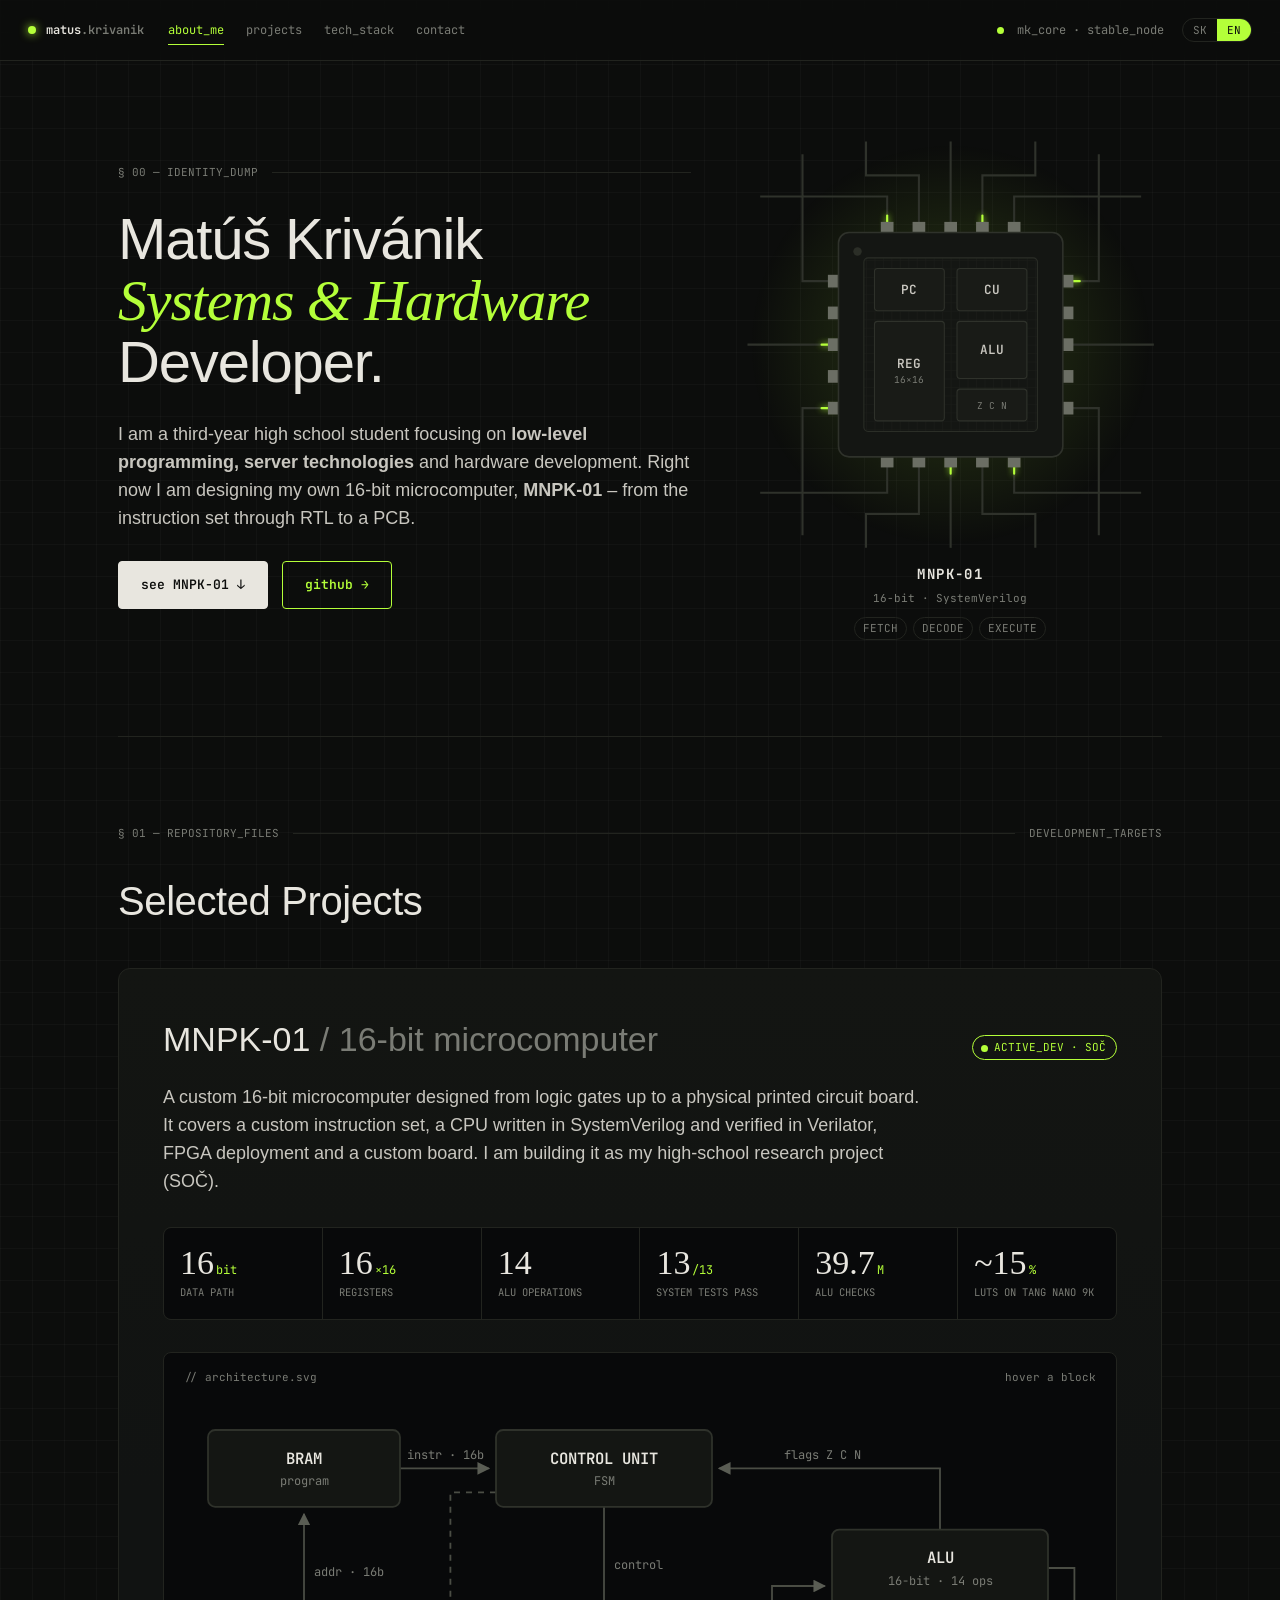
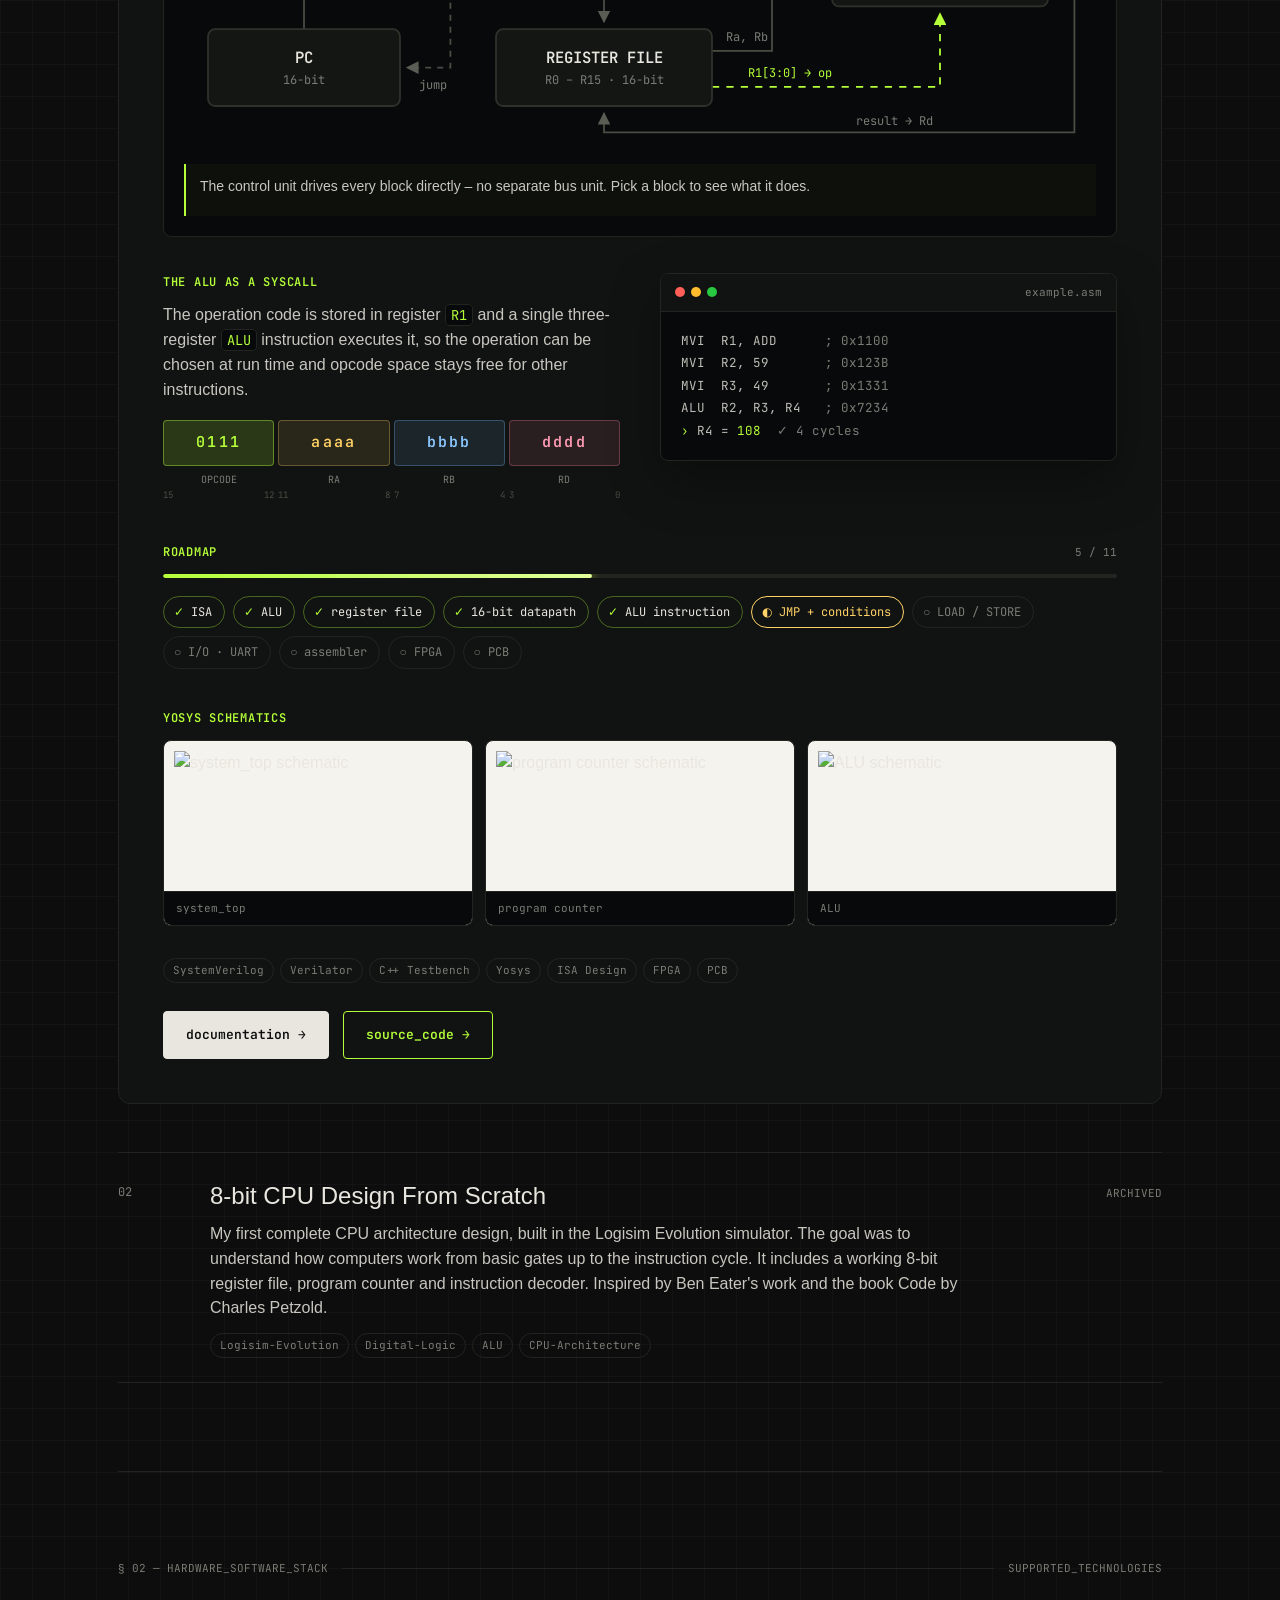
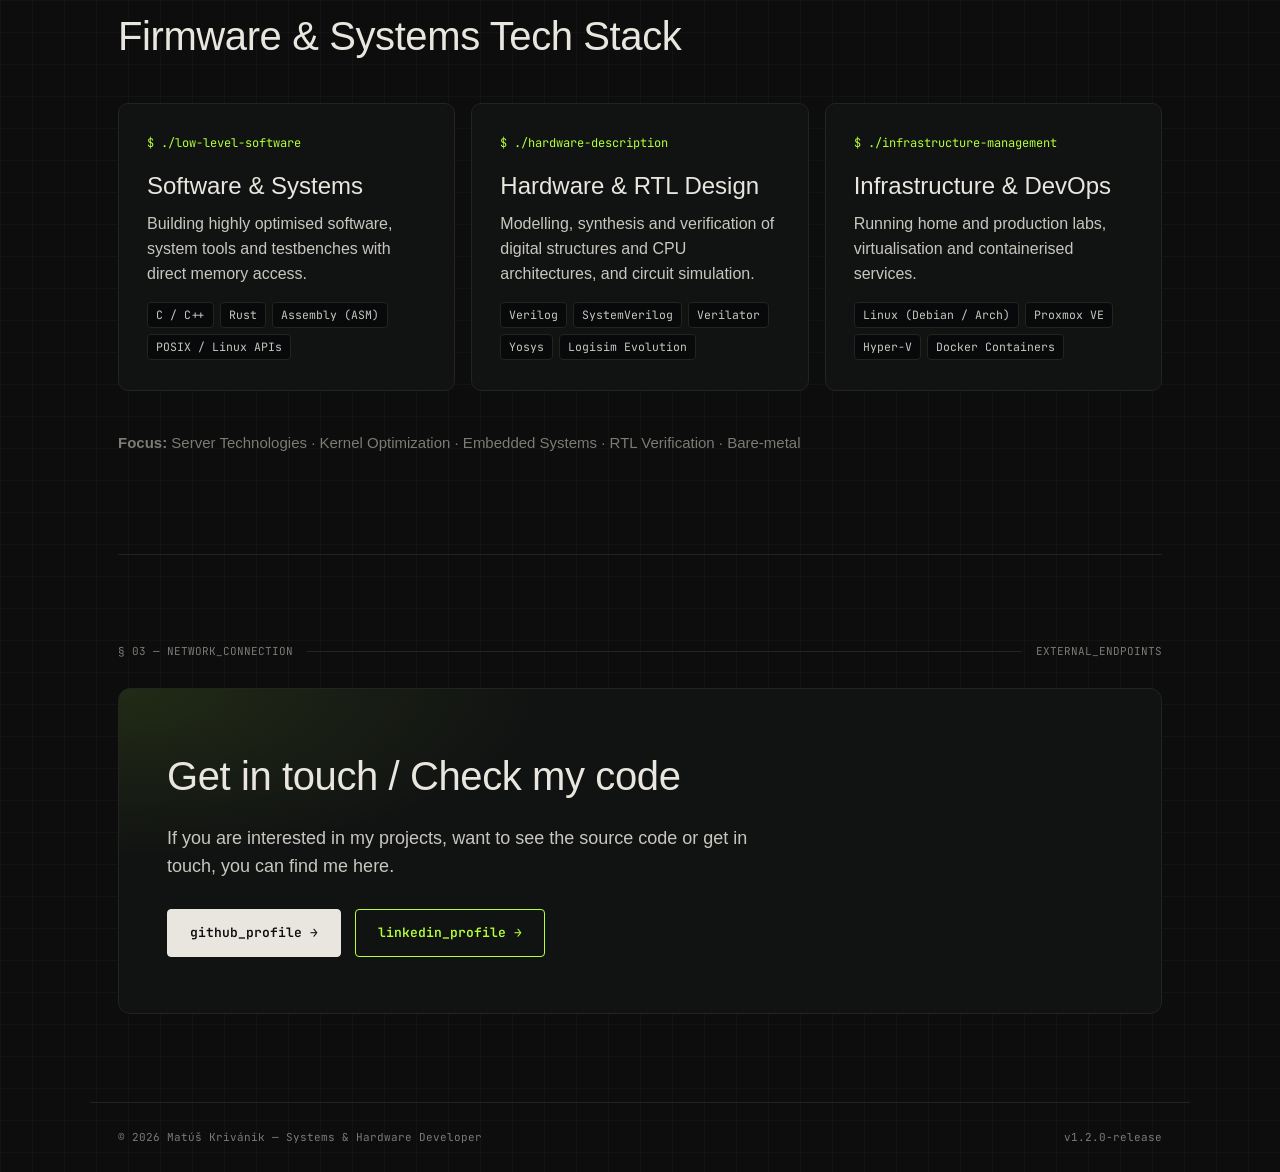
==== index.html @ ee9eac33 "Portfolio redesign: animated chip, MNPK-01 architecture, 16-bit" ====
<!doctype html>
<html lang="en" data-lang="en">
<head>
  <meta charset="utf-8" />
  <meta name="viewport" content="width=device-width, initial-scale=1" />
  <title>Matúš Krivánik — Systems & Hardware Developer</title>
  <meta name="description" content="Portfolio of Matúš Krivánik – low-level programming, RTL design and MNPK-01, a custom 16-bit microcomputer." />
  <meta property="og:title" content="Matúš Krivánik — Systems & Hardware Developer" />
  <meta property="og:description" content="Low-level programming, RTL design and MNPK-01, a custom 16-bit microcomputer." />
  <meta property="og:type" content="website" />
  <script>
    // jazyk: uložená voľba, inak podľa prehliadača (sk/cs -> SK, ostatné -> EN)
    (function () {
      var lang = null;
      try { lang = localStorage.getItem("lang"); } catch (e) {}
      if (lang !== "sk" && lang !== "en") {
        lang = /^(sk|cs)/i.test(navigator.language || "") ? "sk" : "en";
      }
      document.documentElement.setAttribute("data-lang", lang);
      document.documentElement.lang = lang;
      document.documentElement.classList.add("js");
    })();
  </script>
  <link rel="preconnect" href="https://fonts.googleapis.com" />
  <link rel="preconnect" href="https://fonts.gstatic.com" crossorigin />
  <link rel="stylesheet" href="https://fonts.googleapis.com/css2?family=JetBrains+Mono:wght@400;600&display=swap" />
  <link rel="stylesheet" href="css/style.css" />
</head>
<body>

  <header class="nav">
    <a class="brand" href="#top">
      <span class="dot"></span>
      <span>matus<span class="mute">.krivanik</span></span>
    </a>
    <nav>
      <a href="#o-mne">about_me</a>
      <a href="#projekty">projects</a>
      <a href="#tech-stack">tech_stack</a>
      <a href="#kontakt">contact</a>
    </nav>
    <div class="meta">
      <span class="status"><span class="pulse"></span> mk_core · stable_node</span>
    </div>
    <div class="lang-switch" role="group" aria-label="Language">
      <button type="button" data-set="sk">SK</button>
      <button type="button" data-set="en">EN</button>
    </div>
  </header>

  <main id="top">

    <!-- ============ HERO ============ -->
    <section id="o-mne" class="hero">
      <div class="hero-grid">
        <div class="hero-text">
          <div class="kicker">
            <span>§ 00 — identity_dump</span>
            <span class="line"></span>
          </div>

          <h1>
            Matúš Krivánik<br>
            <em>Systems &amp; Hardware</em><br>
            <span lang="sk">Developer.</span><span lang="en">Developer.</span>
          </h1>

          <p class="lede" lang="sk">
            Som študent 3. ročníka strednej školy a špecializujem sa na <strong>nízkoúrovňové programovanie, serverové technológie</strong> a hardvérový vývoj.
            Aktuálne navrhujem vlastný 16-bitový mikropočítač <strong>MNPK-01</strong> – od inštrukčnej sady cez RTL až po plošný spoj.
          </p>
          <p class="lede" lang="en">
            I am a third-year high school student focusing on <strong>low-level programming, server technologies</strong> and hardware development.
            Right now I am designing my own 16-bit microcomputer, <strong>MNPK-01</strong> – from the instruction set through RTL to a PCB.
          </p>

          <div class="cta">
            <a class="btn" href="#projekty"><span lang="sk">pozri MNPK-01 ↓</span><span lang="en">see MNPK-01 ↓</span></a>
            <a class="btn ghost" href="https://github.com/krivanikm" target="_blank" rel="noopener">github →</a>
          </div>
        </div>

        <!-- animovaný čip -->
        <div class="chip-wrap" aria-hidden="true">
          <svg class="chip" viewBox="0 0 400 400">
            <defs>
              <pattern id="dieGrid" width="8" height="8" patternUnits="userSpaceOnUse">
                <path d="M8 0H0V8" fill="none" stroke="#1b1d19" stroke-width="1" />
              </pattern>
              <radialGradient id="glow" cx="50%" cy="50%" r="50%">
                <stop offset="0" stop-color="#b4ff39" stop-opacity=".18" />
                <stop offset="1" stop-color="#b4ff39" stop-opacity="0" />
              </radialGradient>
            </defs>

            <circle cx="200" cy="200" r="190" fill="url(#glow)" />

            <!-- spoje od pinov -->
            <g class="traces">
              <path d="M140 92V60H60V20" /><path d="M170 92V40H120V8" /><path d="M230 92V40H280V8" /><path d="M260 92V60H340V20" />
              <path d="M140 308V340H60V380" /><path d="M170 308V360H120V392" /><path d="M230 308V360H280V392" /><path d="M260 308V340H340V380" />
              <path d="M92 140H60V60H20" /><path d="M92 260H60V340H20" /><path d="M308 140H340V60H380" /><path d="M308 260H340V340H380" />
              <path d="M92 200H8" /><path d="M308 200H392" /><path d="M200 92V8" /><path d="M200 308V392" />
            </g>
            <g class="pulses">
              <path d="M140 92V60H60V20" /><path d="M230 92V40H280V8" /><path d="M260 308V340H340V380" />
              <path d="M92 260H60V340H20" /><path d="M308 140H340V60H380" /><path d="M200 308V392" /><path d="M92 200H8" />
            </g>

            <!-- piny -->
            <g class="pins">
              <rect x="134" y="84" width="12" height="10" /><rect x="164" y="84" width="12" height="10" /><rect x="194" y="84" width="12" height="10" /><rect x="224" y="84" width="12" height="10" /><rect x="254" y="84" width="12" height="10" />
              <rect x="134" y="306" width="12" height="10" /><rect x="164" y="306" width="12" height="10" /><rect x="194" y="306" width="12" height="10" /><rect x="224" y="306" width="12" height="10" /><rect x="254" y="306" width="12" height="10" />
              <rect x="84" y="134" width="10" height="12" /><rect x="84" y="164" width="10" height="12" /><rect x="84" y="194" width="10" height="12" /><rect x="84" y="224" width="10" height="12" /><rect x="84" y="254" width="10" height="12" />
              <rect x="306" y="134" width="10" height="12" /><rect x="306" y="164" width="10" height="12" /><rect x="306" y="194" width="10" height="12" /><rect x="306" y="224" width="10" height="12" /><rect x="306" y="254" width="10" height="12" />
            </g>

            <!-- puzdro a čip -->
            <rect class="pkg" x="94" y="94" width="212" height="212" rx="10" />
            <circle cx="112" cy="112" r="4" fill="#2b2e27" />
            <rect x="118" y="118" width="164" height="164" rx="4" fill="url(#dieGrid)" stroke="#2b2e27" />

            <!-- bloky vo vnútri; svietia postupne ako fázy inštrukcie -->
            <g class="blocks">
              <rect class="b b1" x="128" y="128" width="66" height="40" rx="3" /><text x="161" y="152">PC</text>
              <rect class="b b2" x="206" y="128" width="66" height="40" rx="3" /><text x="239" y="152">CU</text>
              <rect class="b b3" x="128" y="178" width="66" height="94" rx="3" /><text x="161" y="222">REG</text><text class="s" x="161" y="236">16×16</text>
              <rect class="b b4" x="206" y="178" width="66" height="54" rx="3" /><text x="239" y="209">ALU</text>
              <rect class="b b5" x="206" y="242" width="66" height="30" rx="3" /><text class="s" x="239" y="261">Z C N</text>
            </g>
          </svg>
          <div class="chip-label">
            <b>MNPK-01</b>
            <span>16-bit · SystemVerilog</span>
            <span class="phase"><span class="ph p1">FETCH</span><span class="ph p2">DECODE</span><span class="ph p3">EXECUTE</span></span>
          </div>
        </div>
      </div>
    </section>

    <!-- ============ PROJEKTY ============ -->
    <section id="projekty" class="section">
      <div class="kicker reveal">
        <span>§ 01 — repository_files</span>
        <span class="line"></span>
        <span>development_targets</span>
      </div>
      <h2 class="reveal"><span lang="sk">Vybrané projekty</span><span lang="en">Selected Projects</span></h2>

      <article class="feature reveal">
        <div class="feature-head">
          <h3>MNPK-01 <span class="mute">/ <span lang="sk">16-bitový mikropočítač</span><span lang="en">16-bit microcomputer</span></span></h3>
          <span class="badge"><span class="pulse"></span>active_dev · SOČ</span>
        </div>

        <p class="lede wide" lang="sk">
          Vlastný 16-bitový mikropočítač navrhnutý od logických hradiel až po fyzický plošný spoj.
          Obsahuje vlastnú inštrukčnú sadu, procesor v SystemVerilogu overovaný simuláciou vo Verilatore,
          nasadenie na FPGA a vlastnú dosku. Projekt robím ako stredoškolskú odbornú činnosť (SOČ).
        </p>
        <p class="lede wide" lang="en">
          A custom 16-bit microcomputer designed from logic gates up to a physical printed circuit board.
          It covers a custom instruction set, a CPU written in SystemVerilog and verified in Verilator,
          FPGA deployment and a custom board. I am building it as my high-school research project (SOČ).
        </p>

        <!-- čísla -->
        <div class="stats">
          <div><b>16<small>bit</small></b><span lang="sk">dátová cesta</span><span lang="en">data path</span></div>
          <div><b>16<small>×16</small></b><span lang="sk">registrov</span><span lang="en">registers</span></div>
          <div><b>14</b><span lang="sk">ALU operácií</span><span lang="en">ALU operations</span></div>
          <div><b>13<small>/13</small></b><span lang="sk">testov systému</span><span lang="en">system tests pass</span></div>
          <div><b>39.7<small>M</small></b><span lang="sk">kontrol ALU</span><span lang="en">ALU checks</span></div>
          <div><b>~15<small>%</small></b><span lang="sk">LUT na Tang Nano 9K</span><span lang="en">LUTs on Tang Nano 9K</span></div>
        </div>

        <!-- interaktívna architektúra -->
        <div class="arch">
          <div class="arch-head">
            <span class="mono mute">// architecture.svg</span>
            <span class="mono mute" lang="sk">prejdi myšou na blok</span><span class="mono mute" lang="en">hover a block</span>
          </div>
          <svg class="arch-svg" viewBox="0 0 760 300" role="img" aria-label="MNPK-01 block diagram">
            <defs>
              <marker id="ar" viewBox="0 0 10 10" refX="9" refY="5" markerWidth="7" markerHeight="7" orient="auto-start-reverse">
                <path d="M0 0L10 5L0 10z" fill="#5a5d54" />
              </marker>
              <marker id="arA" viewBox="0 0 10 10" refX="9" refY="5" markerWidth="7" markerHeight="7" orient="auto-start-reverse">
                <path d="M0 0L10 5L0 10z" fill="#b4ff39" />
              </marker>
            </defs>

            <g class="wires">
              <path d="M100 196V100" marker-end="url(#ar)" /><text x="108" y="152">addr · 16b</text>
              <path d="M180 62H254" marker-end="url(#ar)" /><text x="186" y="54">instr · 16b</text>
              <path d="M350 94V190" marker-end="url(#ar)" /><text x="358" y="146">control</text>
              <path class="dash" d="M260 82H222V228H186" marker-end="url(#ar)" /><text x="196" y="246">jump</text>
              <path d="M440 214H490V160H534" marker-end="url(#ar)" /><text x="452" y="206">Ra, Rb</text>
              <path d="M720 145H742V282H350V266" marker-end="url(#ar)" /><text x="560" y="276">result → Rd</text>
              <path d="M630 113V62H446" marker-end="url(#ar)" /><text x="500" y="54">flags Z C N</text>
              <path class="acc" d="M440 244H630V183" marker-end="url(#arA)" /><text class="acc" x="470" y="236">R1[3:0] → op</text>
            </g>

            <g class="blk" data-k="bram" tabindex="0"><rect x="20" y="30" width="160" height="64" rx="6" /><text x="100" y="58">BRAM</text><text class="s" x="100" y="76">program</text></g>
            <g class="blk" data-k="pc" tabindex="0"><rect x="20" y="196" width="160" height="64" rx="6" /><text x="100" y="224">PC</text><text class="s" x="100" y="242">16-bit</text></g>
            <g class="blk" data-k="cu" tabindex="0"><rect x="260" y="30" width="180" height="64" rx="6" /><text x="350" y="58">CONTROL UNIT</text><text class="s" x="350" y="76">FSM</text></g>
            <g class="blk" data-k="rf" tabindex="0"><rect x="260" y="196" width="180" height="64" rx="6" /><text x="350" y="224">REGISTER FILE</text><text class="s" x="350" y="242">R0 – R15 · 16-bit</text></g>
            <g class="blk" data-k="alu" tabindex="0"><rect x="540" y="113" width="180" height="64" rx="6" /><text x="630" y="141">ALU</text><text class="s" x="630" y="159">16-bit · 14 ops</text></g>
          </svg>
          <div class="arch-info" aria-live="polite">
            <div data-i="default"><span lang="sk">Control unit riadi všetky bloky priamo – bez samostatnej zbernicovej jednotky. Vyber blok a uvidíš, čo robí.</span><span lang="en">The control unit drives every block directly – no separate bus unit. Pick a block to see what it does.</span></div>
            <div data-i="bram" hidden><b>BRAM</b> — <span lang="sk">pamäť programu vo FPGA. Synchrónna: dáta prídu až takt po adrese, preto má CU pravidlo časovania (každá inštrukcia ≥ 3 takty).</span><span lang="en">program memory inside the FPGA. Synchronous: data arrive one cycle after the address, so the CU follows a timing rule (every instruction ≥ 3 cycles).</span></div>
            <div data-i="pc" hidden><b>Program counter</b> — <span lang="sk">16-bitová adresa aktuálnej inštrukcie. Vie sa posunúť o 1 alebo načítať cieľ skoku (JMP sa práve pripája).</span><span lang="en">16-bit address of the current instruction. It can step by one or load a jump target (JMP is being wired up right now).</span></div>
            <div data-i="cu" hidden><b>Control unit</b> — <span lang="sk">konečný automat FETCH → DECODE → vykonanie. Dekóduje 16-bitovú inštrukciu a ukladá flagy Z, C, N po každej ALU operácii.</span><span lang="en">a finite state machine FETCH → DECODE → execute. Decodes the 16-bit instruction and stores the Z, C, N flags after every ALU operation.</span></div>
            <div data-i="rf" hidden><b>Register file</b> — <span lang="sk">16 registrov po 16 bitoch. Číta celé slovo, zapisuje po bajtoch (MVI/MVIB) alebo celé slovo (MOV, ALU). R1 ide drôtom priamo do ALU.</span><span lang="en">16 registers of 16 bits. Reads a whole word, writes a single byte (MVI/MVIB) or the whole word (MOV, ALU). R1 is wired straight into the ALU.</span></div>
            <div data-i="alu" hidden><b>ALU</b> — <span lang="sk">kombinačná 16-bitová jednotka: ADD, SUB, INC, DEC, AND, OR, XOR, NOT, SHL, SHR, ROL, CMP, PASS, CLR. Kód operácie berie z R1 – ako syscall.</span><span lang="en">a combinational 16-bit unit: ADD, SUB, INC, DEC, AND, OR, XOR, NOT, SHL, SHR, ROL, CMP, PASS, CLR. It takes the operation code from R1 – like a syscall.</span></div>
          </div>
        </div>

        <!-- ALU ako syscall -->
        <div class="feature-grid">
          <div>
            <h4 class="mini"><span lang="sk">ALU ako syscall</span><span lang="en">The ALU as a syscall</span></h4>
            <p lang="sk">
              Kód operácie sa uloží do registra <code>R1</code> a jedna inštrukcia <code>ALU</code> s tromi registrami ju vykoná.
              Operácia sa tak dá zvoliť aj počas behu programu a v opcode ostáva miesto pre ďalšie inštrukcie.
            </p>
            <p lang="en">
              The operation code is stored in register <code>R1</code> and a single three-register <code>ALU</code> instruction executes it,
              so the operation can be chosen at run time and opcode space stays free for other instructions.
            </p>

            <div class="enc">
              <div class="enc-row">
                <span class="f op">0111</span><span class="f ra">aaaa</span><span class="f rb">bbbb</span><span class="f rd">dddd</span>
              </div>
              <div class="enc-row lbl">
                <span>opcode</span><span>Ra</span><span>Rb</span><span>Rd</span>
              </div>
              <div class="enc-bits"><span>15</span><span>12</span><span>11</span><span>8</span><span>7</span><span>4</span><span>3</span><span>0</span></div>
            </div>
          </div>

          <div class="hero-terminal run">
            <div class="term-bar">
              <span></span><span></span><span></span>
              <span class="path">example.asm</span>
            </div>
            <pre><span class="l">MVI  R1, ADD      <span class="c">; 0x1100</span></span>
<span class="l">MVI  R2, 59       <span class="c">; 0x123B</span></span>
<span class="l">MVI  R3, 49       <span class="c">; 0x1331</span></span>
<span class="l">ALU  R2, R3, R4   <span class="c">; 0x7234</span></span>
<span class="l"><span class="green">›</span> R4 = <span class="green">108</span>  <span class="c">✓ 4 cycles</span></span></pre>
          </div>
        </div>

        <!-- roadmap -->
        <div class="road">
          <div class="road-head">
            <h4 class="mini">roadmap</h4>
            <span class="mono mute">5 / 11</span>
          </div>
          <div class="bar"><span style="width: 45%"></span></div>
          <ol class="steps">
            <li class="ok">ISA</li>
            <li class="ok">ALU</li>
            <li class="ok">register file</li>
            <li class="ok">16-bit datapath</li>
            <li class="ok"><span lang="sk">ALU inštrukcia</span><span lang="en">ALU instruction</span></li>
            <li class="wip">JMP + <span lang="sk">podmienky</span><span lang="en">conditions</span></li>
            <li class="todo">LOAD / STORE</li>
            <li class="todo">I/O · UART</li>
            <li class="todo">assembler</li>
            <li class="todo">FPGA</li>
            <li class="todo">PCB</li>
          </ol>
        </div>

        <!-- schémy -->
        <div class="schem">
          <h4 class="mini"><span lang="sk">Schémy z Yosys</span><span lang="en">Yosys schematics</span></h4>
          <div class="schem-grid">
            <a href="/mnpk01-soc/assets/schematics/system_top.svg" target="_blank" rel="noopener">
              <img src="/mnpk01-soc/assets/schematics/system_top.svg" alt="system_top schematic" loading="lazy" />
              <span>system_top</span>
            </a>
            <a href="/mnpk01-soc/assets/schematics/programcounter.svg" target="_blank" rel="noopener">
              <img src="/mnpk01-soc/assets/schematics/programcounter.svg" alt="program counter schematic" loading="lazy" />
              <span>program counter</span>
            </a>
            <a href="/mnpk01-soc/assets/schematics/alu.svg" target="_blank" rel="noopener">
              <img src="/mnpk01-soc/assets/schematics/alu.svg" alt="ALU schematic" loading="lazy" />
              <span>ALU</span>
            </a>
          </div>
        </div>

        <div class="tags"><span>SystemVerilog</span><span>Verilator</span><span>C++ Testbench</span><span>Yosys</span><span>ISA Design</span><span>FPGA</span><span>PCB</span></div>

        <div class="cta">
          <a class="btn" lang="sk" href="/mnpk01-soc/sk/">dokumentácia →</a>
          <a class="btn" lang="en" href="/mnpk01-soc/">documentation →</a>
          <a class="btn ghost" href="https://github.com/krivanikm/mnpk01-soc" target="_blank" rel="noopener">
            <span lang="sk">zdrojový kód →</span><span lang="en">source_code →</span>
          </a>
        </div>
      </article>

      <ul class="work reveal">
        <li>
          <span class="n">02</span>
          <div>
            <h3>8-bit CPU Design From Scratch</h3>
            <p lang="sk">Môj prvý komplexný návrh procesorovej architektúry v simulátore Logisim Evolution. Cieľom bolo pochopiť logiku počítačov od základných hradiel až po inštrukčný cyklus. Obsahuje funkčný 8-bitový register file, program counter a inštrukčný dekodér. Inšpirované prácou Bena Eatera a knihou Code od Charlesa Petzolda.</p>
            <p lang="en">My first complete CPU architecture design, built in the Logisim Evolution simulator. The goal was to understand how computers work from basic gates up to the instruction cycle. It includes a working 8-bit register file, program counter and instruction decoder. Inspired by Ben Eater's work and the book Code by Charles Petzold.</p>
            <div class="tags"><span>Logisim-Evolution</span><span>Digital-Logic</span><span>ALU</span><span>CPU-Architecture</span></div>
          </div>
          <span class="year">archived</span>
        </li>
      </ul>
    </section>

    <!-- ============ TECH STACK ============ -->
    <section id="tech-stack" class="section">
      <div class="kicker reveal">
        <span>§ 02 — hardware_software_stack</span>
        <span class="line"></span>
        <span>supported_technologies</span>
      </div>
      <h2 class="reveal"><span lang="sk">Technológie</span><span lang="en">Firmware &amp; Systems Tech Stack</span></h2>

      <div class="cards">
        <div class="tech-card reveal">
          <div class="svc-cmd">$ ./low-level-software</div>
          <h3>Software &amp; Systems</h3>
          <p lang="sk">Vývoj vysoko optimalizovaného softvéru, systémových nástrojov a testbenchov s priamym prístupom k pamäti.</p>
          <p lang="en">Building highly optimised software, system tools and testbenches with direct memory access.</p>
          <ul>
            <li>C / C++</li>
            <li>Rust</li>
            <li>Assembly (ASM)</li>
            <li>POSIX / Linux APIs</li>
          </ul>
        </div>

        <div class="tech-card reveal">
          <div class="svc-cmd">$ ./hardware-description</div>
          <h3>Hardware &amp; RTL Design</h3>
          <p lang="sk">Modelovanie, syntéza a verifikácia digitálnych štruktúr, architektúr procesorov a simulácia obvodov.</p>
          <p lang="en">Modelling, synthesis and verification of digital structures and CPU architectures, and circuit simulation.</p>
          <ul>
            <li>Verilog</li>
            <li>SystemVerilog</li>
            <li>Verilator</li>
            <li>Yosys</li>
            <li>Logisim Evolution</li>
          </ul>
        </div>

        <div class="tech-card reveal">
          <div class="svc-cmd">$ ./infrastructure-management</div>
          <h3>Infrastructure &amp; DevOps</h3>
          <p lang="sk">Správa domácich alebo produkčných labov, virtualizácia prostredia a kontajnerizácia služieb.</p>
          <p lang="en">Running home and production labs, virtualisation and containerised services.</p>
          <ul>
            <li>Linux (Debian / Arch)</li>
            <li>Proxmox VE</li>
            <li>Hyper-V</li>
            <li>Docker Containers</li>
          </ul>
        </div>
      </div>

      <p class="inspirations reveal">
        <strong lang="sk">Fokus:</strong><strong lang="en">Focus:</strong>
        Server Technologies · Kernel Optimization · Embedded Systems · RTL Verification · Bare-metal
      </p>
    </section>

    <!-- ============ KONTAKT ============ -->
    <section id="kontakt" class="section contact">
      <div class="kicker reveal">
        <span>§ 03 — network_connection</span>
        <span class="line"></span>
        <span>external_endpoints</span>
      </div>
      <div class="contact-box reveal">
        <h2><span lang="sk">Ozvi sa / pozri môj kód</span><span lang="en">Get in touch / Check my code</span></h2>
        <p class="lede" lang="sk">
          Ak ťa zaujímajú moje projekty, chceš vidieť zdrojové kódy alebo ma kontaktovať, môžeš ma nájsť na nasledujúcich platformách.
        </p>
        <p class="lede" lang="en">
          If you are interested in my projects, want to see the source code or get in touch, you can find me here.
        </p>
        <div class="cta">
          <a class="btn" href="https://github.com/krivanikm" target="_blank" rel="noopener">github_profile →</a>
          <a class="btn ghost" href="https://www.linkedin.com/in/mat%C3%BA%C5%A1-kriv%C3%A1nik-5a6368341/" target="_blank" rel="noopener">linkedin_profile →</a>
        </div>
      </div>
    </section>

  </main>

  <footer>
    <div>© 2026 Matúš Krivánik — Systems &amp; Hardware Developer</div>
    <div class="mute">v1.2.0-release</div>
  </footer>

  <script>
    // prepínač jazyka
    document.querySelectorAll(".lang-switch button").forEach(function (b) {
      b.addEventListener("click", function () {
        var lang = b.getAttribute("data-set");
        document.documentElement.setAttribute("data-lang", lang);
        document.documentElement.lang = lang;
        try { localStorage.setItem("lang", lang); } catch (e) {}
      });
    });

    // objavenie sekcií pri scrollovaní
    (function () {
      var els = document.querySelectorAll(".reveal");
      if (!("IntersectionObserver" in window)) {
        els.forEach(function (e) { e.classList.add("in"); });
        return;
      }
      var io = new IntersectionObserver(function (entries) {
        entries.forEach(function (en) {
          if (en.isIntersecting) { en.target.classList.add("in"); io.unobserve(en.target); }
        });
      }, { threshold: 0.12 });
      els.forEach(function (e) { io.observe(e); });
    })();

    // zvýraznenie aktuálnej sekcie v navigácii
    (function () {
      var links = document.querySelectorAll(".nav nav a");
      var secs = Array.prototype.map.call(links, function (a) { return document.querySelector(a.getAttribute("href")); });
      function onScroll() {
        var y = window.scrollY + 120, cur = 0;
        secs.forEach(function (s, i) { if (s && s.offsetTop <= y) cur = i; });
        links.forEach(function (a, i) { a.classList.toggle("active", i === cur); });
      }
      window.addEventListener("scroll", onScroll, { passive: true });
      onScroll();
    })();

    // interaktívna architektúra
    (function () {
      var info = document.querySelectorAll(".arch-info [data-i]");
      function show(k) {
        info.forEach(function (d) { d.hidden = d.getAttribute("data-i") !== k; });
        document.querySelectorAll(".blk").forEach(function (b) { b.classList.toggle("on", b.getAttribute("data-k") === k); });
      }
      document.querySelectorAll(".blk").forEach(function (b) {
        var k = b.getAttribute("data-k");
        b.addEventListener("mouseenter", function () { show(k); });
        b.addEventListener("focus", function () { show(k); });
        b.addEventListener("click", function () { show(k); });
      });
    })();
  </script>

</body>
</html>
---- css/style.css ----
/* --- ZÁKLAD --- */

:root {
  --bg: #0c0d0c;
  --bg-2: #111312;
  --bg-3: #08090a;
  --line: #22241f;
  --line-2: #2f322b;
  --text: #e8e6df;
  --soft: #c8c6bf;
  --mute: #7a7c75;
  --accent: #b4ff39;
  --warn: #ffd166;
  --mono: "JetBrains Mono", ui-monospace, monospace;
}

* {
  box-sizing: border-box;
}

html {
  scroll-behavior: smooth;
}

body {
  margin: 0;
  background-color: var(--bg);
  /* jemná mriežka ako milimetrový papier */
  background-image:
    linear-gradient(rgba(255, 255, 255, 0.025) 1px, transparent 1px),
    linear-gradient(90deg, rgba(255, 255, 255, 0.025) 1px, transparent 1px);
  background-size: 32px 32px;
  color: var(--text);
  font-family: -apple-system, BlinkMacSystemFont, "Segoe UI", Roboto, sans-serif;
  line-height: 1.55;
  overflow-x: hidden;
}

main {
  max-width: 1100px;
  margin: 0 auto;
  padding: 0 28px;
}

a {
  color: inherit;
  text-decoration: none;
}

em {
  font-style: italic;
  font-family: Georgia, serif;
  color: var(--accent);
}

.mute {
  color: var(--mute);
}

.mono {
  font-family: var(--mono);
  font-size: 11px;
}

h1, h2, h3, h4 {
  font-weight: 500;
  color: var(--text);
  margin: 0;
}

h1 {
  font-size: 58px;
  line-height: 1.05;
  letter-spacing: -0.02em;
  margin-bottom: 28px;
}

h2 {
  font-size: 40px;
  letter-spacing: -0.01em;
  margin-bottom: 36px;
}

h3 {
  font-size: 24px;
  margin-bottom: 8px;
}

h4.mini {
  font-family: var(--mono);
  font-size: 12px;
  font-weight: 600;
  text-transform: uppercase;
  letter-spacing: 0.06em;
  color: var(--accent);
  margin-bottom: 12px;
}

p {
  color: var(--soft);
  margin: 0 0 12px;
}

.lede {
  font-size: 18px;
  max-width: 600px;
}

.lede.wide {
  max-width: 760px;
}

code {
  font-family: var(--mono);
  font-size: 0.85em;
  color: var(--accent);
  background: var(--bg-3);
  border: 1px solid var(--line);
  border-radius: 4px;
  padding: 1px 5px;
}

a:focus-visible,
button:focus-visible,
.blk:focus-visible {
  outline: 2px solid var(--accent);
  outline-offset: 3px;
}

.kicker {
  display: flex;
  align-items: center;
  gap: 14px;
  font-family: var(--mono);
  font-size: 11px;
  text-transform: uppercase;
  color: var(--mute);
  margin-bottom: 28px;
}

.kicker .line {
  flex: 1;
  height: 1px;
  background: var(--line);
}


/* --- NAVIGÁCIA --- */

.nav {
  position: sticky;
  top: 0;
  z-index: 10;
  display: flex;
  align-items: center;
  padding: 18px 28px;
  border-bottom: 1px solid var(--line);
  background: rgba(12, 13, 12, 0.85);
  backdrop-filter: blur(10px);
  font-family: var(--mono);
  font-size: 12px;
}

.brand {
  display: flex;
  align-items: center;
  gap: 10px;
  font-weight: 600;
}

.brand .dot {
  width: 8px;
  height: 8px;
  background: var(--accent);
  border-radius: 50%;
  box-shadow: 0 0 10px var(--accent);
}

.nav nav {
  display: flex;
  gap: 22px;
  margin-left: 24px;
}

.nav nav a {
  color: var(--mute);
  position: relative;
  transition: color 0.2s;
}

.nav nav a:hover,
.nav nav a.active {
  color: var(--accent);
}

.nav nav a.active::after {
  content: "";
  position: absolute;
  left: 0;
  right: 0;
  bottom: -6px;
  height: 1px;
  background: var(--accent);
}

.nav .meta {
  margin-left: auto;
  color: var(--mute);
}

.pulse {
  width: 7px;
  height: 7px;
  border-radius: 50%;
  background: var(--accent);
  display: inline-block;
  margin-right: 6px;
  vertical-align: middle;
  animation: pulse 2s ease-in-out infinite;
}

@keyframes pulse {
  0%, 100% { box-shadow: 0 0 0 0 rgba(180, 255, 57, 0.6); }
  50% { box-shadow: 0 0 0 5px rgba(180, 255, 57, 0); }
}

.lang-switch {
  display: inline-flex;
  margin-left: 18px;
  border: 1px solid var(--line);
  border-radius: 999px;
  overflow: hidden;
}

.lang-switch button {
  background: transparent;
  border: 0;
  color: var(--mute);
  font-family: var(--mono);
  font-size: 11px;
  padding: 4px 10px;
  cursor: pointer;
}

.lang-switch button:hover {
  color: var(--accent);
}

html[data-lang="sk"] .lang-switch [data-set="sk"],
html[data-lang="en"] .lang-switch [data-set="en"] {
  background: var(--accent);
  color: var(--bg);
}

/* jazyk (SK / EN) */
html[data-lang="en"] body [lang="sk"],
html[data-lang="sk"] body [lang="en"] {
  display: none !important;
}


/* --- TLAČIDLÁ --- */

.cta {
  display: flex;
  flex-wrap: wrap;
  gap: 14px;
  margin-top: 28px;
}

.btn {
  display: inline-block;
  padding: 13px 22px;
  background: var(--text);
  color: var(--bg);
  font-family: var(--mono);
  font-size: 13px;
  font-weight: 600;
  border: 1px solid var(--text);
  border-radius: 4px;
  transition: background 0.2s, color 0.2s, transform 0.2s, box-shadow 0.2s;
}

.btn:hover {
  background: var(--accent);
  border-color: var(--accent);
  transform: translateY(-2px);
  box-shadow: 0 8px 24px rgba(180, 255, 57, 0.18);
}

.btn.ghost {
  background: transparent;
  color: var(--accent);
  border-color: var(--accent);
}

.btn.ghost:hover {
  background: var(--accent);
  color: var(--bg);
}


/* --- HERO --- */

.hero {
  padding: 72px 0 96px;
  position: relative;
}

.hero-grid {
  display: grid;
  grid-template-columns: 1.15fr 0.85fr;
  gap: 48px;
  align-items: center;
}

.hero-text > * {
  animation: rise 0.8s cubic-bezier(0.2, 0.7, 0.2, 1) both;
}

.hero-text > *:nth-child(2) { animation-delay: 0.08s; }
.hero-text > *:nth-child(3),
.hero-text > *:nth-child(4) { animation-delay: 0.16s; }
.hero-text > *:nth-child(5) { animation-delay: 0.24s; }

@keyframes rise {
  from { opacity: 0; transform: translateY(18px); }
  to { opacity: 1; transform: none; }
}

/* čip */

.chip-wrap {
  position: relative;
  animation: rise 1s 0.2s cubic-bezier(0.2, 0.7, 0.2, 1) both;
}

.chip {
  width: 100%;
  max-width: 440px;
  display: block;
  margin: 0 auto;
  animation: float 6s ease-in-out infinite;
}

@keyframes float {
  0%, 100% { transform: translateY(0); }
  50% { transform: translateY(-8px); }
}

.chip .traces path {
  fill: none;
  stroke: var(--line-2);
  stroke-width: 2;
}

.chip .pulses path {
  fill: none;
  stroke: var(--accent);
  stroke-width: 2;
  stroke-linecap: round;
  stroke-dasharray: 14 400;
  stroke-dashoffset: 0;
  filter: drop-shadow(0 0 3px var(--accent));
  animation: flow 3.2s linear infinite;
}

.chip .pulses path:nth-child(2) { animation-delay: -0.5s; }
.chip .pulses path:nth-child(3) { animation-delay: -1.1s; }
.chip .pulses path:nth-child(4) { animation-delay: -1.6s; }
.chip .pulses path:nth-child(5) { animation-delay: -2.2s; }
.chip .pulses path:nth-child(6) { animation-delay: -2.6s; }
.chip .pulses path:nth-child(7) { animation-delay: -0.8s; }

@keyframes flow {
  from { stroke-dashoffset: 414; }
  to { stroke-dashoffset: 0; }
}

.chip .pins rect {
  fill: #6b6e64;
}

.chip .pkg {
  fill: #141613;
  stroke: var(--line-2);
  stroke-width: 1.5;
}

.chip .blocks .b {
  fill: #191b17;
  stroke: var(--line-2);
  transition: fill 0.3s;
  animation: phase 3s steps(1) infinite;
}

.chip .blocks text {
  font-family: var(--mono);
  font-size: 12px;
  font-weight: 600;
  fill: var(--soft);
  text-anchor: middle;
  pointer-events: none;
}

.chip .blocks text.s {
  font-size: 9px;
  font-weight: 400;
  fill: var(--mute);
}

/* fázy: PC+CU (fetch) -> CU (decode) -> REG+ALU+flagy (execute) */
.chip .blocks .b1 { animation-name: ph1; }
.chip .blocks .b2 { animation-name: ph12; }
.chip .blocks .b3,
.chip .blocks .b4,
.chip .blocks .b5 { animation-name: ph3; }

@keyframes ph1 {
  0% { fill: rgba(180, 255, 57, 0.28); stroke: var(--accent); }
  33.3%, 100% { fill: #191b17; stroke: var(--line-2); }
}

@keyframes ph12 {
  0% { fill: rgba(180, 255, 57, 0.28); stroke: var(--accent); }
  66.6%, 100% { fill: #191b17; stroke: var(--line-2); }
}

@keyframes ph3 {
  0% { fill: #191b17; stroke: var(--line-2); }
  66.6% { fill: rgba(180, 255, 57, 0.28); stroke: var(--accent); }
}

.chip-label {
  display: flex;
  flex-direction: column;
  align-items: center;
  gap: 4px;
  margin-top: 8px;
  font-family: var(--mono);
  font-size: 11px;
  color: var(--mute);
}

.chip-label b {
  font-size: 14px;
  color: var(--text);
  letter-spacing: 0.1em;
}

.phase {
  display: flex;
  gap: 6px;
  margin-top: 6px;
}

.ph {
  padding: 2px 8px;
  border: 1px solid var(--line);
  border-radius: 999px;
  animation: 3s steps(1) infinite;
}

.ph.p1 { animation-name: tag1; }
.ph.p2 { animation-name: tag2; }
.ph.p3 { animation-name: tag3; }

@keyframes tag1 {
  0% { color: var(--bg); background: var(--accent); border-color: var(--accent); }
  33.3%, 100% { color: var(--mute); background: transparent; border-color: var(--line); }
}

@keyframes tag2 {
  0% { color: var(--mute); background: transparent; border-color: var(--line); }
  33.3% { color: var(--bg); background: var(--accent); border-color: var(--accent); }
  66.6%, 100% { color: var(--mute); background: transparent; border-color: var(--line); }
}

@keyframes tag3 {
  0% { color: var(--mute); background: transparent; border-color: var(--line); }
  66.6% { color: var(--bg); background: var(--accent); border-color: var(--accent); }
}


/* --- SEKCIE --- */

.section {
  padding: 88px 0;
  border-top: 1px solid var(--line);
}

/* objavenie pri scrollovaní (len keď beží JS) */
.js .reveal {
  opacity: 0;
  transform: translateY(24px);
  transition: opacity 0.7s ease, transform 0.7s cubic-bezier(0.2, 0.7, 0.2, 1);
}

.js .reveal.in {
  opacity: 1;
  transform: none;
}


/* --- FEATURED PROJEKT (MNPK-01) --- */

.feature {
  position: relative;
  border: 1px solid var(--line);
  border-radius: 12px;
  background: linear-gradient(180deg, #131512, var(--bg-2) 30%);
  padding: 44px;
  margin-bottom: 48px;
  overflow: hidden;
}

.feature::before {
  content: "";
  position: absolute;
  top: -1px;
  left: 44px;
  right: 44px;
  height: 1px;
  background: linear-gradient(90deg, transparent, var(--accent), transparent);
}

.feature-head {
  display: flex;
  align-items: baseline;
  justify-content: space-between;
  gap: 16px;
  flex-wrap: wrap;
  margin-bottom: 18px;
}

.feature-head h3 {
  font-size: 34px;
  margin: 0;
}

.badge {
  font-family: var(--mono);
  font-size: 11px;
  text-transform: uppercase;
  color: var(--accent);
  border: 1px solid var(--accent);
  border-radius: 999px;
  padding: 3px 10px 3px 8px;
}

/* čísla */

.stats {
  display: grid;
  grid-template-columns: repeat(6, 1fr);
  gap: 1px;
  background: var(--line);
  border: 1px solid var(--line);
  border-radius: 8px;
  overflow: hidden;
  margin: 32px 0;
}

.stats div {
  background: var(--bg-3);
  padding: 18px 16px;
  display: flex;
  flex-direction: column;
  gap: 4px;
  transition: background 0.2s;
}

.stats div:hover {
  background: #0f110d;
}

.stats b {
  font-family: Georgia, serif;
  font-weight: 400;
  font-size: 34px;
  line-height: 1;
  color: var(--text);
}

.stats small {
  font-family: var(--mono);
  font-size: 12px;
  color: var(--accent);
  margin-left: 2px;
}

.stats span {
  font-family: var(--mono);
  font-size: 10.5px;
  text-transform: uppercase;
  color: var(--mute);
}

/* architektúra */

.arch {
  border: 1px solid var(--line);
  border-radius: 8px;
  background: var(--bg-3);
  padding: 16px 20px 20px;
  margin-bottom: 36px;
}

.arch-head {
  display: flex;
  justify-content: space-between;
  gap: 12px;
  margin-bottom: 8px;
}

.arch-svg {
  width: 100%;
  display: block;
}

.arch-svg .wires path {
  fill: none;
  stroke: #4a4d44;
  stroke-width: 1.5;
}

.arch-svg .wires path.dash {
  stroke-dasharray: 5 5;
}

.arch-svg .wires path.acc {
  stroke: var(--accent);
  stroke-dasharray: 6 6;
  animation: march 1s linear infinite;
}

@keyframes march {
  to { stroke-dashoffset: -12; }
}

.arch-svg .wires text {
  font-family: var(--mono);
  font-size: 10px;
  fill: var(--mute);
}

.arch-svg .wires text.acc {
  fill: var(--accent);
}

.blk {
  cursor: pointer;
  outline: none;
}

.blk rect {
  fill: #141613;
  stroke: var(--line-2);
  stroke-width: 1.5;
  transition: fill 0.2s, stroke 0.2s;
}

.blk text {
  font-family: var(--mono);
  font-size: 13px;
  font-weight: 600;
  fill: var(--text);
  text-anchor: middle;
  pointer-events: none;
}

.blk text.s {
  font-size: 10px;
  font-weight: 400;
  fill: var(--mute);
}

.blk:hover rect,
.blk.on rect {
  fill: rgba(180, 255, 57, 0.1);
  stroke: var(--accent);
}

.arch-info {
  min-height: 52px;
  margin-top: 10px;
  padding: 12px 14px;
  border-left: 2px solid var(--accent);
  background: #0e100c;
  font-size: 14px;
  color: var(--soft);
}

.arch-info b {
  color: var(--accent);
  font-weight: 600;
}

/* ALU syscall + kódovanie */

.feature-grid {
  display: grid;
  grid-template-columns: 1fr 1fr;
  gap: 40px;
  align-items: start;
}

.enc {
  margin-top: 18px;
  font-family: var(--mono);
}

.enc-row,
.enc-bits {
  display: grid;
  grid-template-columns: repeat(4, 1fr);
  gap: 4px;
}

.enc-row .f {
  text-align: center;
  padding: 10px 0;
  font-size: 15px;
  font-weight: 600;
  border-radius: 4px;
  letter-spacing: 0.15em;
}

.f.op { background: rgba(180, 255, 57, 0.16); color: var(--accent); border: 1px solid rgba(180, 255, 57, 0.4); }
.f.ra { background: rgba(255, 209, 102, 0.1); color: var(--warn); border: 1px solid rgba(255, 209, 102, 0.3); }
.f.rb { background: rgba(120, 190, 255, 0.1); color: #8cc8ff; border: 1px solid rgba(120, 190, 255, 0.3); }
.f.rd { background: rgba(255, 130, 160, 0.1); color: #ff9cb4; border: 1px solid rgba(255, 130, 160, 0.3); }

.enc-row.lbl span {
  text-align: center;
  font-size: 10px;
  text-transform: uppercase;
  color: var(--mute);
  padding-top: 6px;
}

.enc-bits {
  grid-template-columns: repeat(8, 1fr);
  margin-top: 2px;
}

.enc-bits span {
  font-size: 9px;
  color: #4a4d44;
}

.enc-bits span:nth-child(odd) { text-align: left; }
.enc-bits span:nth-child(even) { text-align: right; }

/* terminál */

.hero-terminal {
  background: var(--bg-3);
  border: 1px solid var(--line);
  border-radius: 8px;
  font-family: var(--mono);
  font-size: 13px;
  color: #bdbcb6;
  overflow: hidden;
  box-shadow: 0 20px 50px rgba(0, 0, 0, 0.35);
}

.term-bar {
  display: flex;
  align-items: center;
  gap: 6px;
  padding: 10px 14px;
  background: var(--bg-2);
  border-bottom: 1px solid var(--line);
  font-size: 11px;
  color: var(--mute);
}

.term-bar span {
  width: 10px;
  height: 10px;
  border-radius: 50%;
  background: var(--line);
}

.term-bar span:nth-child(1) { background: #ff5f57; }
.term-bar span:nth-child(2) { background: #febc2e; }
.term-bar span:nth-child(3) { background: #28c840; }

.term-bar .path {
  margin-left: auto;
  width: auto;
  height: auto;
  background: none;
  border-radius: 0;
}

.hero-terminal pre {
  margin: 0;
  padding: 18px 20px;
  line-height: 1.8;
  overflow-x: auto;
  font-family: var(--mono);
  font-size: 12.5px;
}

.hero-terminal .green { color: var(--accent); }
.hero-terminal .c { color: var(--mute); }

/* riadky programu sa „vykonajú“ postupne, keď sa terminál objaví */
.js .run .l {
  opacity: 0;
  transition: opacity 0.3s;
}

.js .feature.in .run .l { opacity: 1; }
.js .feature.in .run .l:nth-child(1) { transition-delay: 0.5s; }
.js .feature.in .run .l:nth-child(2) { transition-delay: 0.8s; }
.js .feature.in .run .l:nth-child(3) { transition-delay: 1.1s; }
.js .feature.in .run .l:nth-child(4) { transition-delay: 1.4s; }
.js .feature.in .run .l:nth-child(5) { transition-delay: 2s; }

/* roadmap */

.road {
  margin-top: 40px;
}

.road-head {
  display: flex;
  justify-content: space-between;
  align-items: baseline;
}

.bar {
  height: 4px;
  background: var(--line);
  border-radius: 99px;
  overflow: hidden;
  margin-bottom: 18px;
}

.bar span {
  display: block;
  height: 100%;
  background: linear-gradient(90deg, var(--accent), #e0ff9a);
  border-radius: 99px;
  box-shadow: 0 0 12px var(--accent);
}

.steps {
  list-style: none;
  margin: 0;
  padding: 0;
  display: flex;
  flex-wrap: wrap;
  gap: 8px;
  font-family: var(--mono);
  font-size: 12px;
}

.steps li {
  padding: 6px 12px 6px 10px;
  border: 1px solid var(--line);
  border-radius: 999px;
  color: var(--mute);
}

.steps li::before {
  content: "○ ";
}

.steps li.ok {
  color: var(--text);
  border-color: rgba(180, 255, 57, 0.35);
}

.steps li.ok::before {
  content: "✓ ";
  color: var(--accent);
}

.steps li.wip {
  color: var(--warn);
  border-color: var(--warn);
}

.steps li.wip::before {
  content: "◐ ";
}

/* schémy */

.schem {
  margin-top: 40px;
}

.schem-grid {
  display: grid;
  grid-template-columns: repeat(3, 1fr);
  gap: 12px;
}

.schem-grid a {
  display: flex;
  flex-direction: column;
  border: 1px solid var(--line);
  border-radius: 8px;
  overflow: hidden;
  background: #f4f3ee;
  transition: transform 0.2s, border-color 0.2s, box-shadow 0.2s;
}

.schem-grid a:hover {
  transform: translateY(-3px);
  border-color: var(--accent);
  box-shadow: 0 10px 30px rgba(0, 0, 0, 0.4);
}

.schem-grid img {
  width: 100%;
  height: 150px;
  object-fit: contain;
  padding: 10px;
  display: block;
}

.schem-grid span {
  font-family: var(--mono);
  font-size: 11px;
  color: var(--mute);
  background: var(--bg-3);
  padding: 8px 12px;
  border-top: 1px solid var(--line);
}

.feature > .tags {
  margin-top: 32px;
}


/* --- ĎALŠIE PRÁCE --- */

.work {
  list-style: none;
  margin: 0;
  padding: 0;
}

.work li {
  display: grid;
  grid-template-columns: 60px 1fr 160px;
  gap: 32px;
  align-items: start;
  padding: 24px 0;
  border-top: 1px solid var(--line);
  border-bottom: 1px solid var(--line);
}

.work .n {
  font-family: var(--mono);
  font-size: 12px;
  color: var(--mute);
  padding-top: 6px;
}

.work .year {
  font-family: var(--mono);
  font-size: 11px;
  text-transform: uppercase;
  color: var(--mute);
  text-align: right;
  padding-top: 8px;
}

.tags {
  margin-top: 10px;
  display: flex;
  flex-wrap: wrap;
  gap: 6px;
}

.tags span {
  font-family: var(--mono);
  font-size: 11px;
  padding: 3px 9px;
  border: 1px solid var(--line);
  border-radius: 999px;
  color: var(--mute);
}


/* --- TECH STACK --- */

.cards {
  display: grid;
  grid-template-columns: repeat(3, 1fr);
  gap: 16px;
}

.tech-card {
  background: var(--bg-2);
  border: 1px solid var(--line);
  border-radius: 10px;
  padding: 30px 28px;
  transition: border-color 0.25s, transform 0.25s, box-shadow 0.25s;
}

.tech-card:hover {
  border-color: rgba(180, 255, 57, 0.5);
  transform: translateY(-4px);
  box-shadow: 0 14px 40px rgba(0, 0, 0, 0.35);
}

.svc-cmd {
  font-family: var(--mono);
  font-size: 12px;
  color: var(--accent);
  margin-bottom: 14px;
}

.tech-card ul {
  list-style: none;
  padding: 0;
  margin: 16px 0 0;
  display: flex;
  flex-wrap: wrap;
  gap: 6px;
}

.tech-card li {
  font-family: var(--mono);
  font-size: 11.5px;
  color: var(--soft);
  background: var(--bg-3);
  border: 1px solid var(--line);
  border-radius: 4px;
  padding: 3px 8px;
}

.inspirations {
  margin-top: 40px;
  font-size: 15px;
  color: var(--mute);
}


/* --- KONTAKT --- */

.contact-box {
  position: relative;
  border: 1px solid var(--line);
  border-radius: 12px;
  padding: 56px 48px;
  background:
    radial-gradient(600px 240px at 0% 0%, rgba(180, 255, 57, 0.1), transparent 70%),
    var(--bg-2);
}

.contact-box h2 {
  margin-bottom: 18px;
}


/* --- FOOTER --- */

footer {
  max-width: 1100px;
  margin: 0 auto;
  padding: 26px 28px;
  border-top: 1px solid var(--line);
  display: flex;
  justify-content: space-between;
  flex-wrap: wrap;
  gap: 16px;
  font-family: var(--mono);
  font-size: 11px;
  color: var(--mute);
}


/* --- RESPONZÍVNE --- */

@media (max-width: 900px) {
  .stats {
    grid-template-columns: repeat(3, 1fr);
  }

  .cards {
    grid-template-columns: 1fr;
  }
}

@media (max-width: 800px) {
  main {
    padding: 0 16px;
  }

  .nav {
    padding: 14px 16px;
  }

  .nav nav {
    margin-left: 0;
    gap: 14px;
    overflow-x: auto;
  }

  .nav .meta,
  .brand {
    display: none;
  }

  .lang-switch {
    margin-left: auto;
    flex-shrink: 0;
  }

  .hero {
    padding: 40px 0 64px;
  }

  .hero-grid,
  .feature-grid {
    grid-template-columns: 1fr;
    gap: 32px;
  }

  .chip {
    max-width: 300px;
  }

  h1 {
    font-size: 40px;
  }

  h2 {
    font-size: 30px;
  }

  .lede {
    font-size: 16px;
  }

  .feature {
    padding: 24px 18px;
  }

  .feature-head h3 {
    font-size: 26px;
  }

  .stats {
    grid-template-columns: repeat(2, 1fr);
  }

  .stats b {
    font-size: 28px;
  }

  .arch {
    padding: 12px;
    overflow-x: auto;
  }

  .arch-svg {
    min-width: 620px;
  }

  .arch-head .mono:last-child {
    display: none;
  }

  .schem-grid {
    grid-template-columns: 1fr;
  }

  .work li {
    grid-template-columns: 36px 1fr;
    gap: 16px;
  }

  .work .year {
    grid-column: 2;
    text-align: left;
    padding-top: 0;
  }

  .contact-box {
    padding: 32px 20px;
  }

  footer {
    padding: 22px 16px;
  }
}

/* menej pohybu pre tých, čo si to nastavili v systéme */
@media (prefers-reduced-motion: reduce) {
  *,
  *::before,
  *::after {
    animation: none !important;
    transition: none !important;
  }

  .js .reveal,
  .js .run .l {
    opacity: 1;
    transform: none;
  }
}
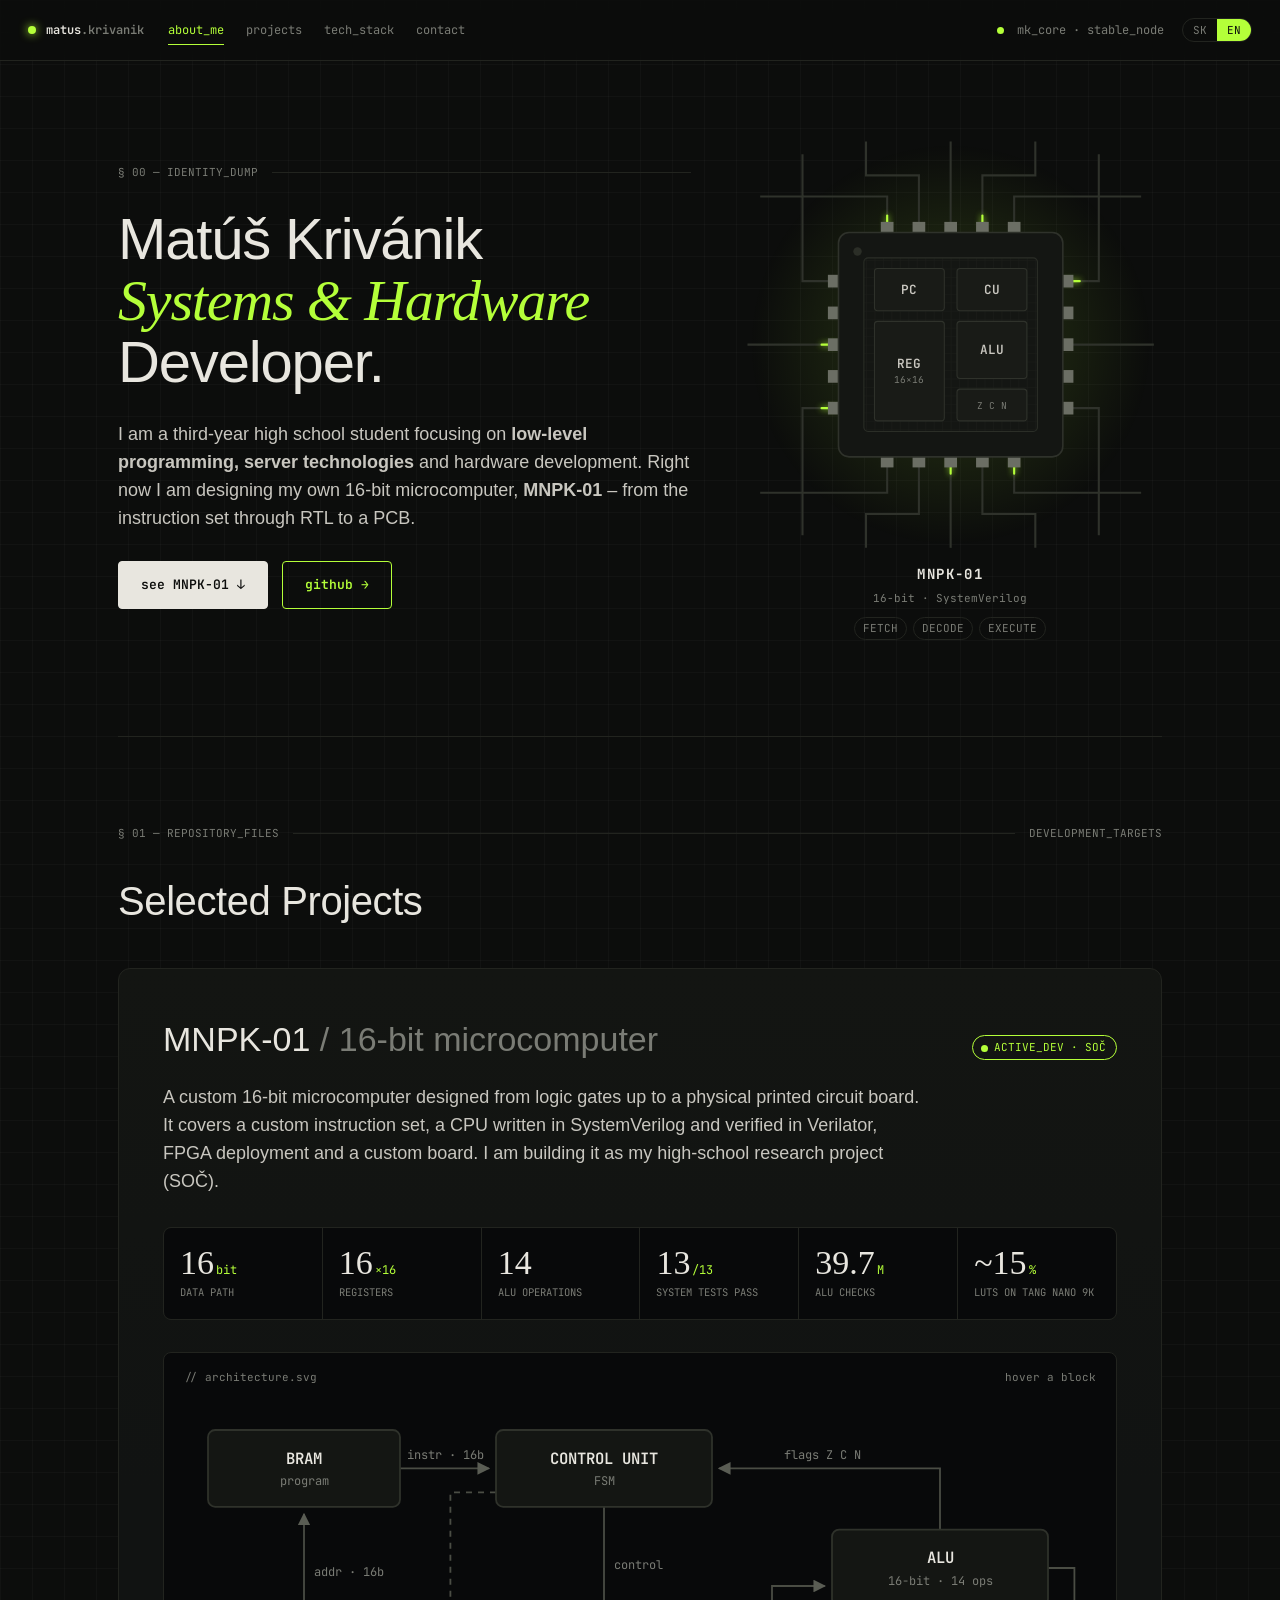
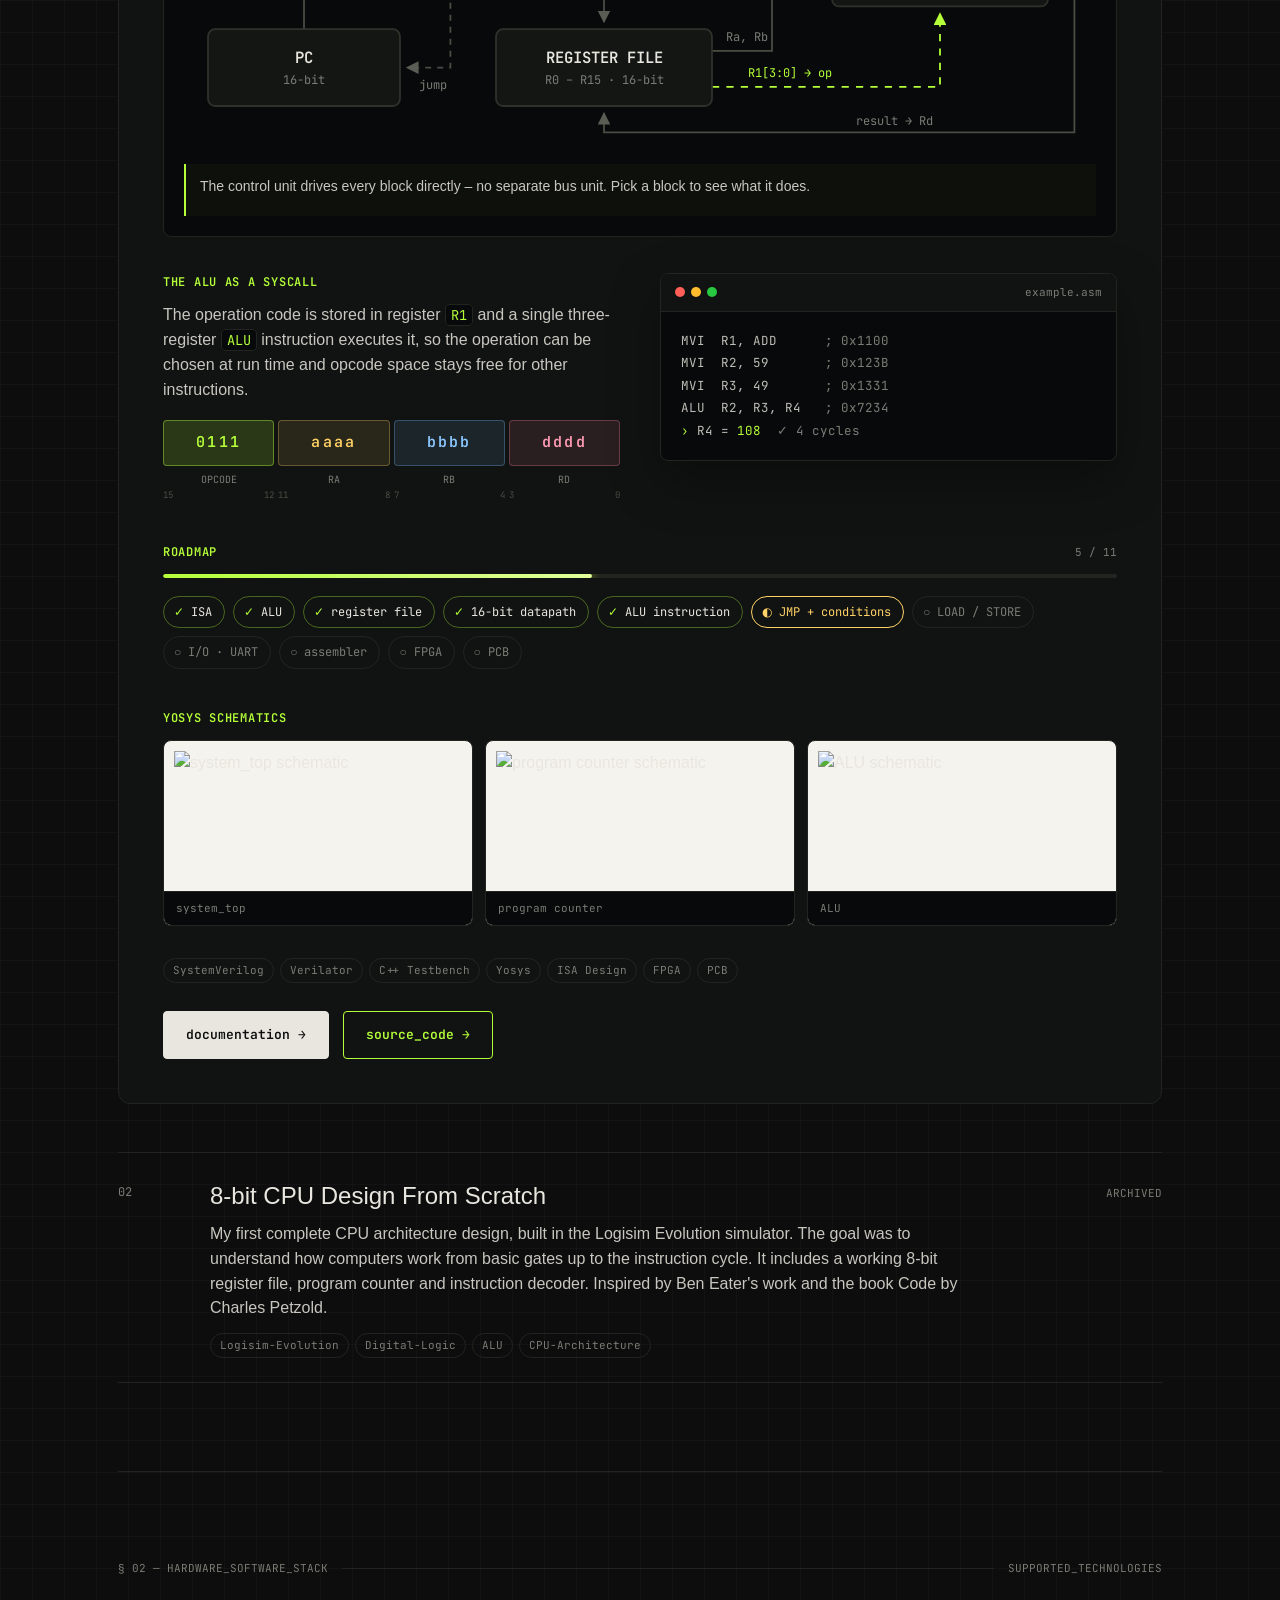
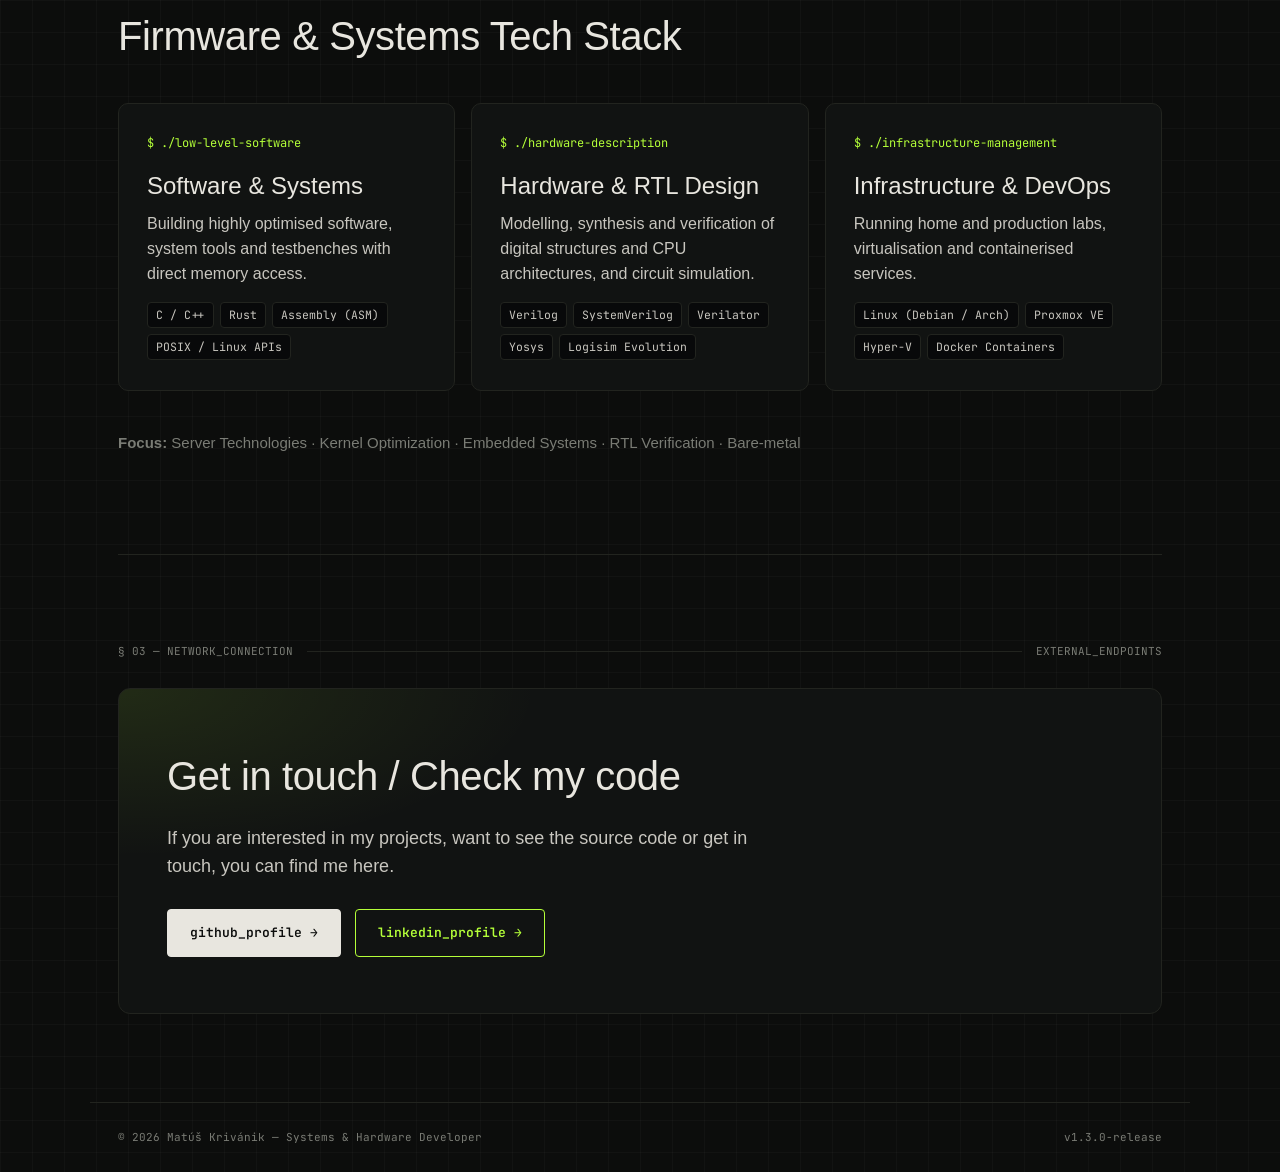
==== commit ecfa06f5: "Fullscreen zoomable schematics, cache-busting" ====
--- a/index.html
+++ b/index.html
@@ -24,7 +24,7 @@
   <link rel="preconnect" href="https://fonts.googleapis.com" />
   <link rel="preconnect" href="https://fonts.gstatic.com" crossorigin />
   <link rel="stylesheet" href="https://fonts.googleapis.com/css2?family=JetBrains+Mono:wght@400;600&display=swap" />
-  <link rel="stylesheet" href="css/style.css" />
+  <link rel="stylesheet" href="css/style.css?v=1.3" />
 </head>
 <body>
 
@@ -280,15 +280,15 @@
         <div class="schem">
           <h4 class="mini"><span lang="sk">Schémy z Yosys</span><span lang="en">Yosys schematics</span></h4>
           <div class="schem-grid">
-            <a href="/mnpk01-soc/assets/schematics/system_top.svg" target="_blank" rel="noopener">
+            <a href="/mnpk01-soc/assets/schematics/system_top.svg" class="sv-open" data-src="/mnpk01-soc/assets/schematics/system_top.svg">
               <img src="/mnpk01-soc/assets/schematics/system_top.svg" alt="system_top schematic" loading="lazy" />
               <span>system_top</span>
             </a>
-            <a href="/mnpk01-soc/assets/schematics/programcounter.svg" target="_blank" rel="noopener">
+            <a href="/mnpk01-soc/assets/schematics/programcounter.svg" class="sv-open" data-src="/mnpk01-soc/assets/schematics/programcounter.svg">
               <img src="/mnpk01-soc/assets/schematics/programcounter.svg" alt="program counter schematic" loading="lazy" />
               <span>program counter</span>
             </a>
-            <a href="/mnpk01-soc/assets/schematics/alu.svg" target="_blank" rel="noopener">
+            <a href="/mnpk01-soc/assets/schematics/alu.svg" class="sv-open" data-src="/mnpk01-soc/assets/schematics/alu.svg">
               <img src="/mnpk01-soc/assets/schematics/alu.svg" alt="ALU schematic" loading="lazy" />
               <span>ALU</span>
             </a>
@@ -403,9 +403,40 @@
 
   <footer>
     <div>© 2026 Matúš Krivánik — Systems &amp; Hardware Developer</div>
-    <div class="mute">v1.2.0-release</div>
+    <div class="mute">v1.3.0-release</div>
   </footer>
 
+  <script src="js/schem.js?v=1.3"></script>
+  <script>
+    // schéma cez celú obrazovku so zoomom
+    (function () {
+      var modal = null;
+      function close() {
+        if (!modal) return;
+        modal.remove();
+        modal = null;
+        document.body.style.overflow = "";
+      }
+      document.querySelectorAll(".sv-open").forEach(function (a) {
+        a.addEventListener("click", function (e) {
+          e.preventDefault();
+          close();
+          modal = document.createElement("div");
+          modal.className = "sv-modal";
+          modal.innerHTML = '<div class="sv" data-src="' + a.getAttribute("data-src") + '"></div>' +
+            '<button type="button" class="sv-close" aria-label="Close">✕</button>' +
+            '<div class="sv-help"><span lang="sk">ťahaj = posun · koliesko / + − = zoom · Esc = zavrieť</span><span lang="en">drag = move · wheel / + − = zoom · Esc = close</span></div>';
+          document.body.appendChild(modal);
+          document.body.style.overflow = "hidden";
+          var box = modal.querySelector(".sv");
+          box.classList.add("sv-max");
+          window.SchemViewer(box);
+          modal.querySelector(".sv-close").addEventListener("click", close);
+        });
+      });
+      document.addEventListener("keydown", function (e) { if (e.key === "Escape") close(); });
+    })();
+  </script>
   <script>
     // prepínač jazyka
     document.querySelectorAll(".lang-switch button").forEach(function (b) {
--- a/css/style.css
+++ b/css/style.css
@@ -1210,3 +1210,108 @@
     transform: none;
   }
 }
+
+
+/* --- PREHLIADAČ SCHÉM (cez celú obrazovku) --- */
+
+.schem-grid a {
+  cursor: zoom-in;
+}
+
+.sv-modal {
+  position: fixed;
+  inset: 0;
+  z-index: 100;
+  background: #f4f3ee;
+  animation: rise 0.25s ease both;
+}
+
+.sv {
+  position: absolute;
+  inset: 0;
+}
+
+.sv-stage {
+  position: absolute;
+  inset: 0;
+  overflow: hidden;
+  cursor: grab;
+  touch-action: none;
+  user-select: none;
+}
+
+.sv-stage.drag {
+  cursor: grabbing;
+}
+
+.sv-stage img {
+  position: absolute;
+  top: 0;
+  left: 0;
+  max-width: none;
+  transform-origin: 0 0;
+}
+
+.sv-bar {
+  position: absolute;
+  right: 64px;
+  top: 14px;
+  display: flex;
+  gap: 4px;
+  align-items: center;
+}
+
+.sv-bar [data-a="full"] {
+  display: none;
+}
+
+.sv-bar button,
+.sv-close {
+  width: 36px;
+  height: 36px;
+  border: 1px solid var(--line);
+  border-radius: 6px;
+  background: rgba(12, 13, 12, 0.9);
+  color: var(--text);
+  font-size: 16px;
+  line-height: 1;
+  cursor: pointer;
+}
+
+.sv-bar button:hover,
+.sv-close:hover {
+  color: var(--bg);
+  background: var(--accent);
+  border-color: var(--accent);
+}
+
+.sv-close {
+  position: absolute;
+  right: 14px;
+  top: 14px;
+}
+
+.sv-zoom {
+  order: -1;
+  min-width: 56px;
+  padding: 0 8px;
+  font-family: var(--mono);
+  font-size: 11px;
+  color: #555;
+  text-align: right;
+}
+
+.sv-help {
+  position: absolute;
+  left: 50%;
+  bottom: 16px;
+  transform: translateX(-50%);
+  padding: 6px 14px;
+  border-radius: 999px;
+  background: rgba(12, 13, 12, 0.85);
+  color: var(--soft);
+  font-family: var(--mono);
+  font-size: 11px;
+  white-space: nowrap;
+  pointer-events: none;
+}
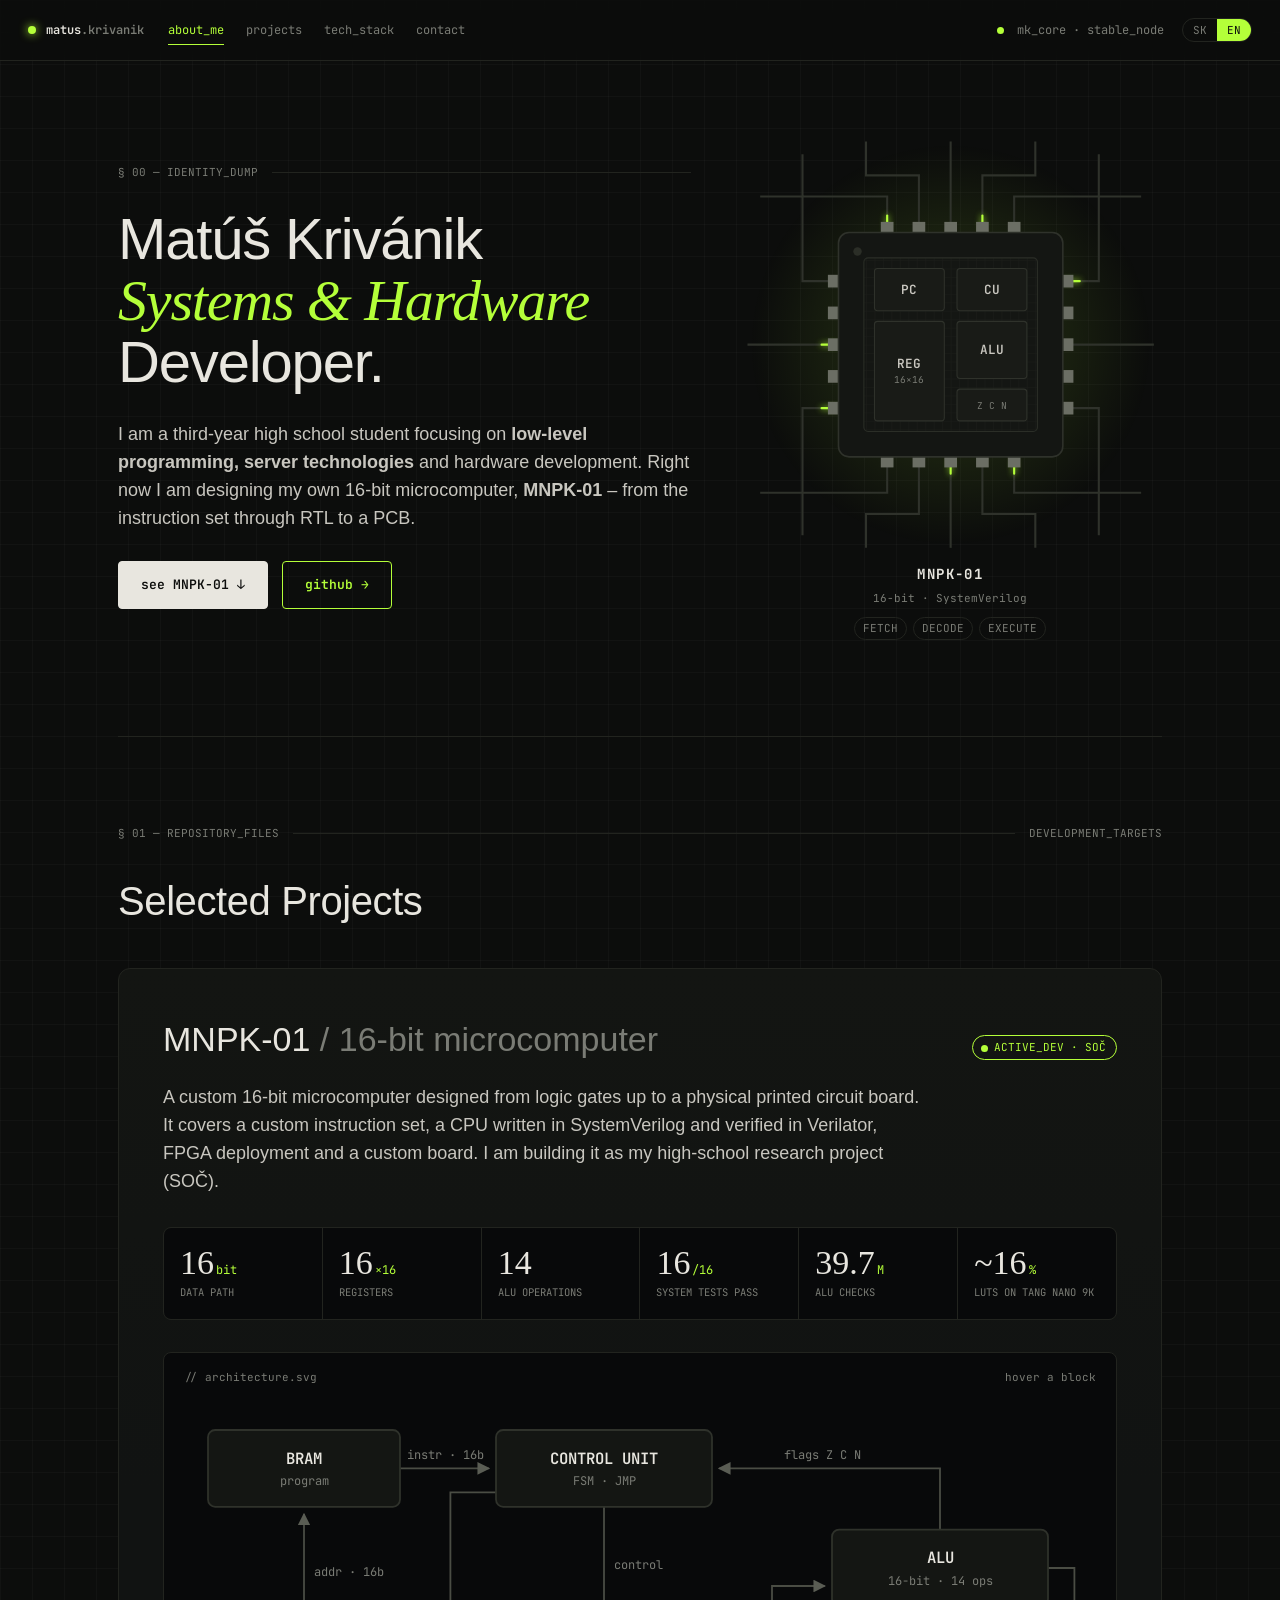
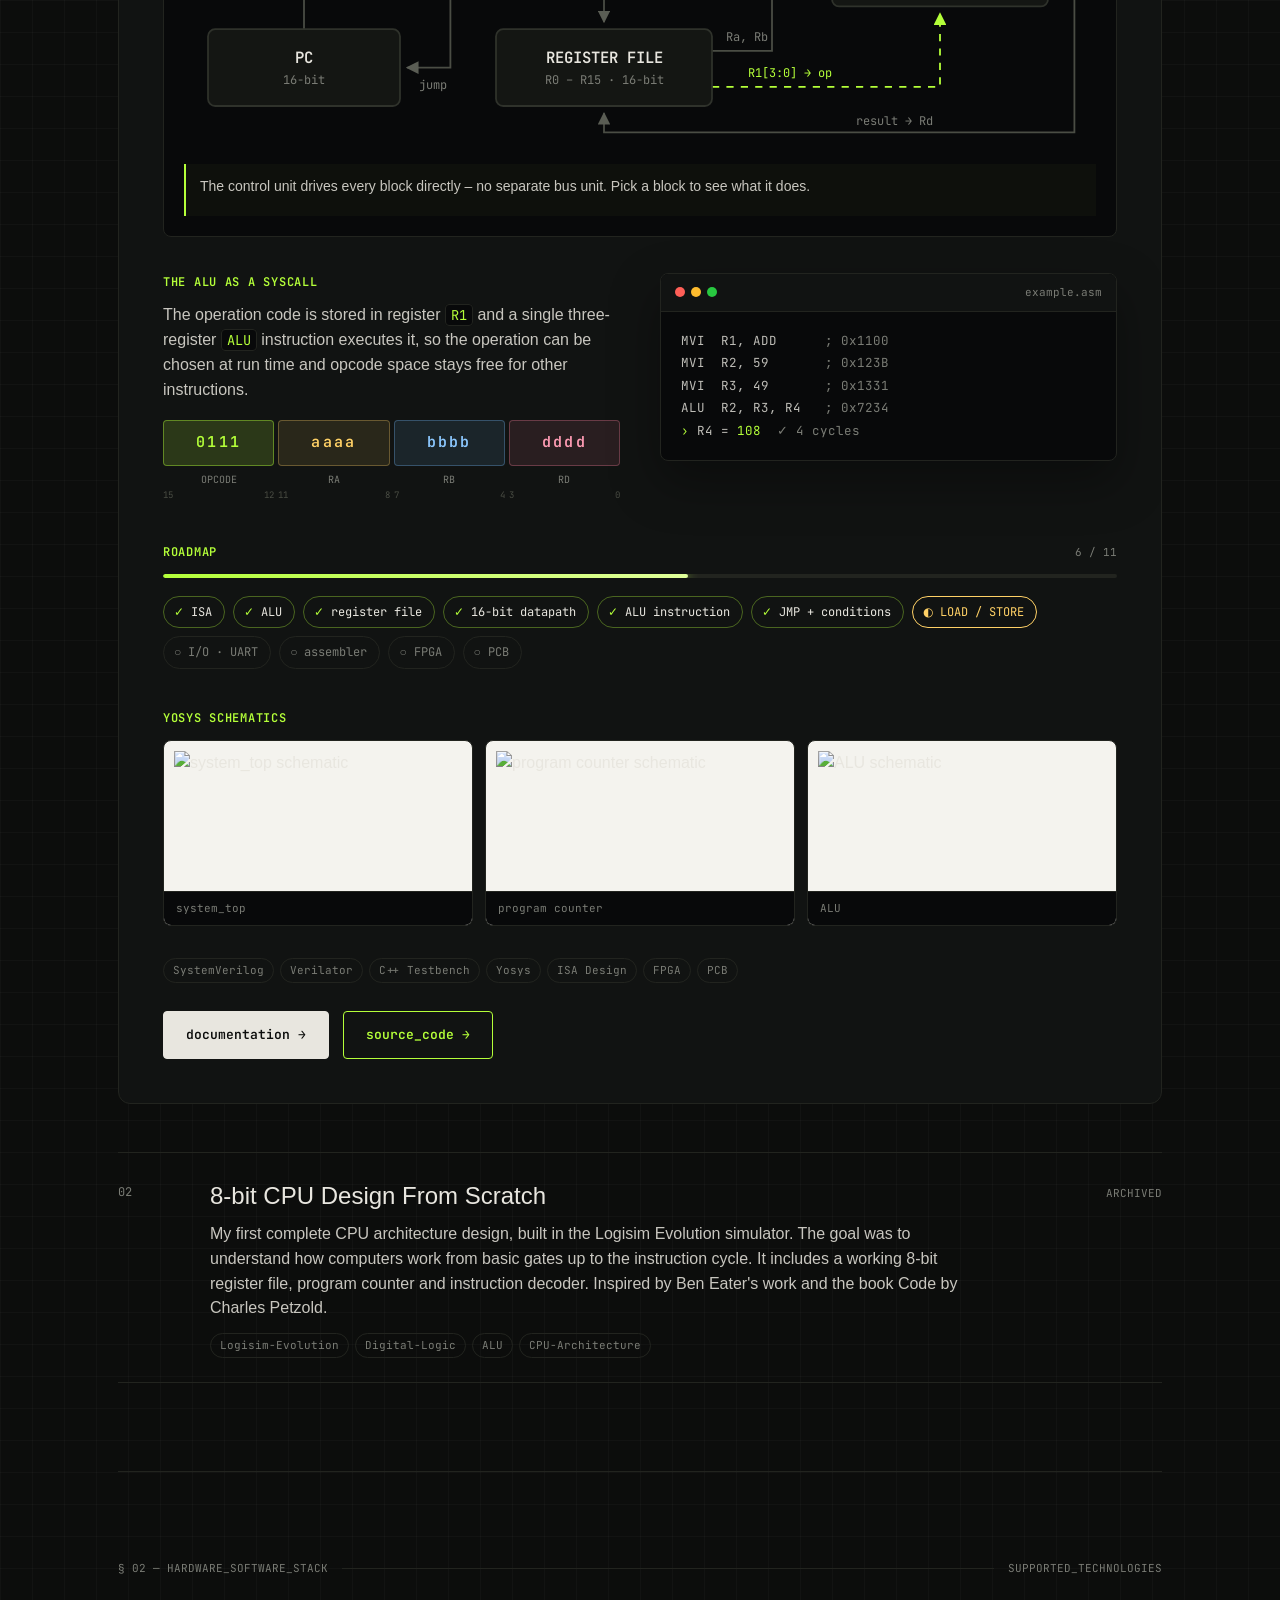
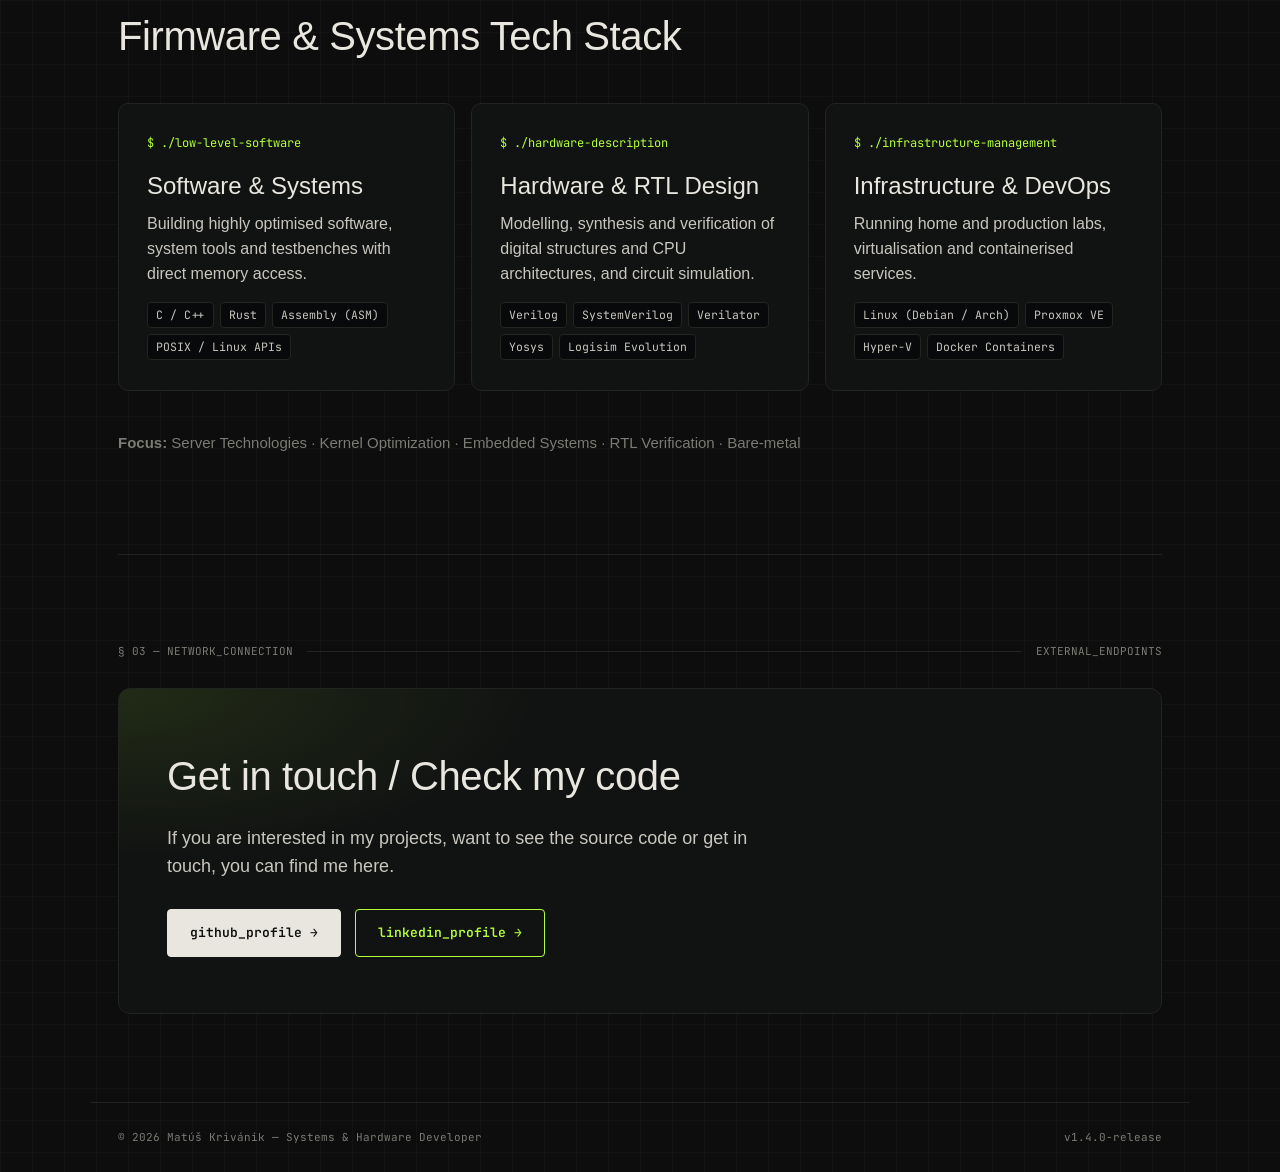
==== commit cc3e8cc7: "MNPK-01: JMP done, 16/16 tests" ====
--- a/index.html
+++ b/index.html
@@ -24,7 +24,7 @@
   <link rel="preconnect" href="https://fonts.googleapis.com" />
   <link rel="preconnect" href="https://fonts.gstatic.com" crossorigin />
   <link rel="stylesheet" href="https://fonts.googleapis.com/css2?family=JetBrains+Mono:wght@400;600&display=swap" />
-  <link rel="stylesheet" href="css/style.css?v=1.3" />
+  <link rel="stylesheet" href="css/style.css?v=1.4" />
 </head>
 <body>
 
@@ -169,9 +169,9 @@
           <div><b>16<small>bit</small></b><span lang="sk">dátová cesta</span><span lang="en">data path</span></div>
           <div><b>16<small>×16</small></b><span lang="sk">registrov</span><span lang="en">registers</span></div>
           <div><b>14</b><span lang="sk">ALU operácií</span><span lang="en">ALU operations</span></div>
-          <div><b>13<small>/13</small></b><span lang="sk">testov systému</span><span lang="en">system tests pass</span></div>
+          <div><b>16<small>/16</small></b><span lang="sk">testov systému</span><span lang="en">system tests pass</span></div>
           <div><b>39.7<small>M</small></b><span lang="sk">kontrol ALU</span><span lang="en">ALU checks</span></div>
-          <div><b>~15<small>%</small></b><span lang="sk">LUT na Tang Nano 9K</span><span lang="en">LUTs on Tang Nano 9K</span></div>
+          <div><b>~16<small>%</small></b><span lang="sk">LUT na Tang Nano 9K</span><span lang="en">LUTs on Tang Nano 9K</span></div>
         </div>
 
         <!-- interaktívna architektúra -->
@@ -194,7 +194,7 @@
               <path d="M100 196V100" marker-end="url(#ar)" /><text x="108" y="152">addr · 16b</text>
               <path d="M180 62H254" marker-end="url(#ar)" /><text x="186" y="54">instr · 16b</text>
               <path d="M350 94V190" marker-end="url(#ar)" /><text x="358" y="146">control</text>
-              <path class="dash" d="M260 82H222V228H186" marker-end="url(#ar)" /><text x="196" y="246">jump</text>
+              <path d="M260 82H222V228H186" marker-end="url(#ar)" /><text x="196" y="246">jump</text>
               <path d="M440 214H490V160H534" marker-end="url(#ar)" /><text x="452" y="206">Ra, Rb</text>
               <path d="M720 145H742V282H350V266" marker-end="url(#ar)" /><text x="560" y="276">result → Rd</text>
               <path d="M630 113V62H446" marker-end="url(#ar)" /><text x="500" y="54">flags Z C N</text>
@@ -203,14 +203,14 @@
 
             <g class="blk" data-k="bram" tabindex="0"><rect x="20" y="30" width="160" height="64" rx="6" /><text x="100" y="58">BRAM</text><text class="s" x="100" y="76">program</text></g>
             <g class="blk" data-k="pc" tabindex="0"><rect x="20" y="196" width="160" height="64" rx="6" /><text x="100" y="224">PC</text><text class="s" x="100" y="242">16-bit</text></g>
-            <g class="blk" data-k="cu" tabindex="0"><rect x="260" y="30" width="180" height="64" rx="6" /><text x="350" y="58">CONTROL UNIT</text><text class="s" x="350" y="76">FSM</text></g>
+            <g class="blk" data-k="cu" tabindex="0"><rect x="260" y="30" width="180" height="64" rx="6" /><text x="350" y="58">CONTROL UNIT</text><text class="s" x="350" y="76">FSM · JMP</text></g>
             <g class="blk" data-k="rf" tabindex="0"><rect x="260" y="196" width="180" height="64" rx="6" /><text x="350" y="224">REGISTER FILE</text><text class="s" x="350" y="242">R0 – R15 · 16-bit</text></g>
             <g class="blk" data-k="alu" tabindex="0"><rect x="540" y="113" width="180" height="64" rx="6" /><text x="630" y="141">ALU</text><text class="s" x="630" y="159">16-bit · 14 ops</text></g>
           </svg>
           <div class="arch-info" aria-live="polite">
             <div data-i="default"><span lang="sk">Control unit riadi všetky bloky priamo – bez samostatnej zbernicovej jednotky. Vyber blok a uvidíš, čo robí.</span><span lang="en">The control unit drives every block directly – no separate bus unit. Pick a block to see what it does.</span></div>
             <div data-i="bram" hidden><b>BRAM</b> — <span lang="sk">pamäť programu vo FPGA. Synchrónna: dáta prídu až takt po adrese, preto má CU pravidlo časovania (každá inštrukcia ≥ 3 takty).</span><span lang="en">program memory inside the FPGA. Synchronous: data arrive one cycle after the address, so the CU follows a timing rule (every instruction ≥ 3 cycles).</span></div>
-            <div data-i="pc" hidden><b>Program counter</b> — <span lang="sk">16-bitová adresa aktuálnej inštrukcie. Vie sa posunúť o 1 alebo načítať cieľ skoku (JMP sa práve pripája).</span><span lang="en">16-bit address of the current instruction. It can step by one or load a jump target (JMP is being wired up right now).</span></div>
+            <div data-i="pc" hidden><b>Program counter</b> — <span lang="sk">16-bitová adresa aktuálnej inštrukcie. Posunie sa o 1, alebo pri skoku (JMP so 6 podmienkami) načíta cieľovú adresu z registra.</span><span lang="en">16-bit address of the current instruction. It steps by one, or on a jump (JMP with 6 conditions) loads the target address from a register.</span></div>
             <div data-i="cu" hidden><b>Control unit</b> — <span lang="sk">konečný automat FETCH → DECODE → vykonanie. Dekóduje 16-bitovú inštrukciu a ukladá flagy Z, C, N po každej ALU operácii.</span><span lang="en">a finite state machine FETCH → DECODE → execute. Decodes the 16-bit instruction and stores the Z, C, N flags after every ALU operation.</span></div>
             <div data-i="rf" hidden><b>Register file</b> — <span lang="sk">16 registrov po 16 bitoch. Číta celé slovo, zapisuje po bajtoch (MVI/MVIB) alebo celé slovo (MOV, ALU). R1 ide drôtom priamo do ALU.</span><span lang="en">16 registers of 16 bits. Reads a whole word, writes a single byte (MVI/MVIB) or the whole word (MOV, ALU). R1 is wired straight into the ALU.</span></div>
             <div data-i="alu" hidden><b>ALU</b> — <span lang="sk">kombinačná 16-bitová jednotka: ADD, SUB, INC, DEC, AND, OR, XOR, NOT, SHL, SHR, ROL, CMP, PASS, CLR. Kód operácie berie z R1 – ako syscall.</span><span lang="en">a combinational 16-bit unit: ADD, SUB, INC, DEC, AND, OR, XOR, NOT, SHL, SHR, ROL, CMP, PASS, CLR. It takes the operation code from R1 – like a syscall.</span></div>
@@ -258,17 +258,17 @@
         <div class="road">
           <div class="road-head">
             <h4 class="mini">roadmap</h4>
-            <span class="mono mute">5 / 11</span>
-          </div>
-          <div class="bar"><span style="width: 45%"></span></div>
+            <span class="mono mute">6 / 11</span>
+          </div>
+          <div class="bar"><span style="width: 55%"></span></div>
           <ol class="steps">
             <li class="ok">ISA</li>
             <li class="ok">ALU</li>
             <li class="ok">register file</li>
             <li class="ok">16-bit datapath</li>
             <li class="ok"><span lang="sk">ALU inštrukcia</span><span lang="en">ALU instruction</span></li>
-            <li class="wip">JMP + <span lang="sk">podmienky</span><span lang="en">conditions</span></li>
-            <li class="todo">LOAD / STORE</li>
+            <li class="ok">JMP + <span lang="sk">podmienky</span><span lang="en">conditions</span></li>
+            <li class="wip">LOAD / STORE</li>
             <li class="todo">I/O · UART</li>
             <li class="todo">assembler</li>
             <li class="todo">FPGA</li>
@@ -403,10 +403,10 @@
 
   <footer>
     <div>© 2026 Matúš Krivánik — Systems &amp; Hardware Developer</div>
-    <div class="mute">v1.3.0-release</div>
+    <div class="mute">v1.4.0-release</div>
   </footer>
 
-  <script src="js/schem.js?v=1.3"></script>
+  <script src="js/schem.js?v=1.4"></script>
   <script>
     // schéma cez celú obrazovku so zoomom
     (function () {
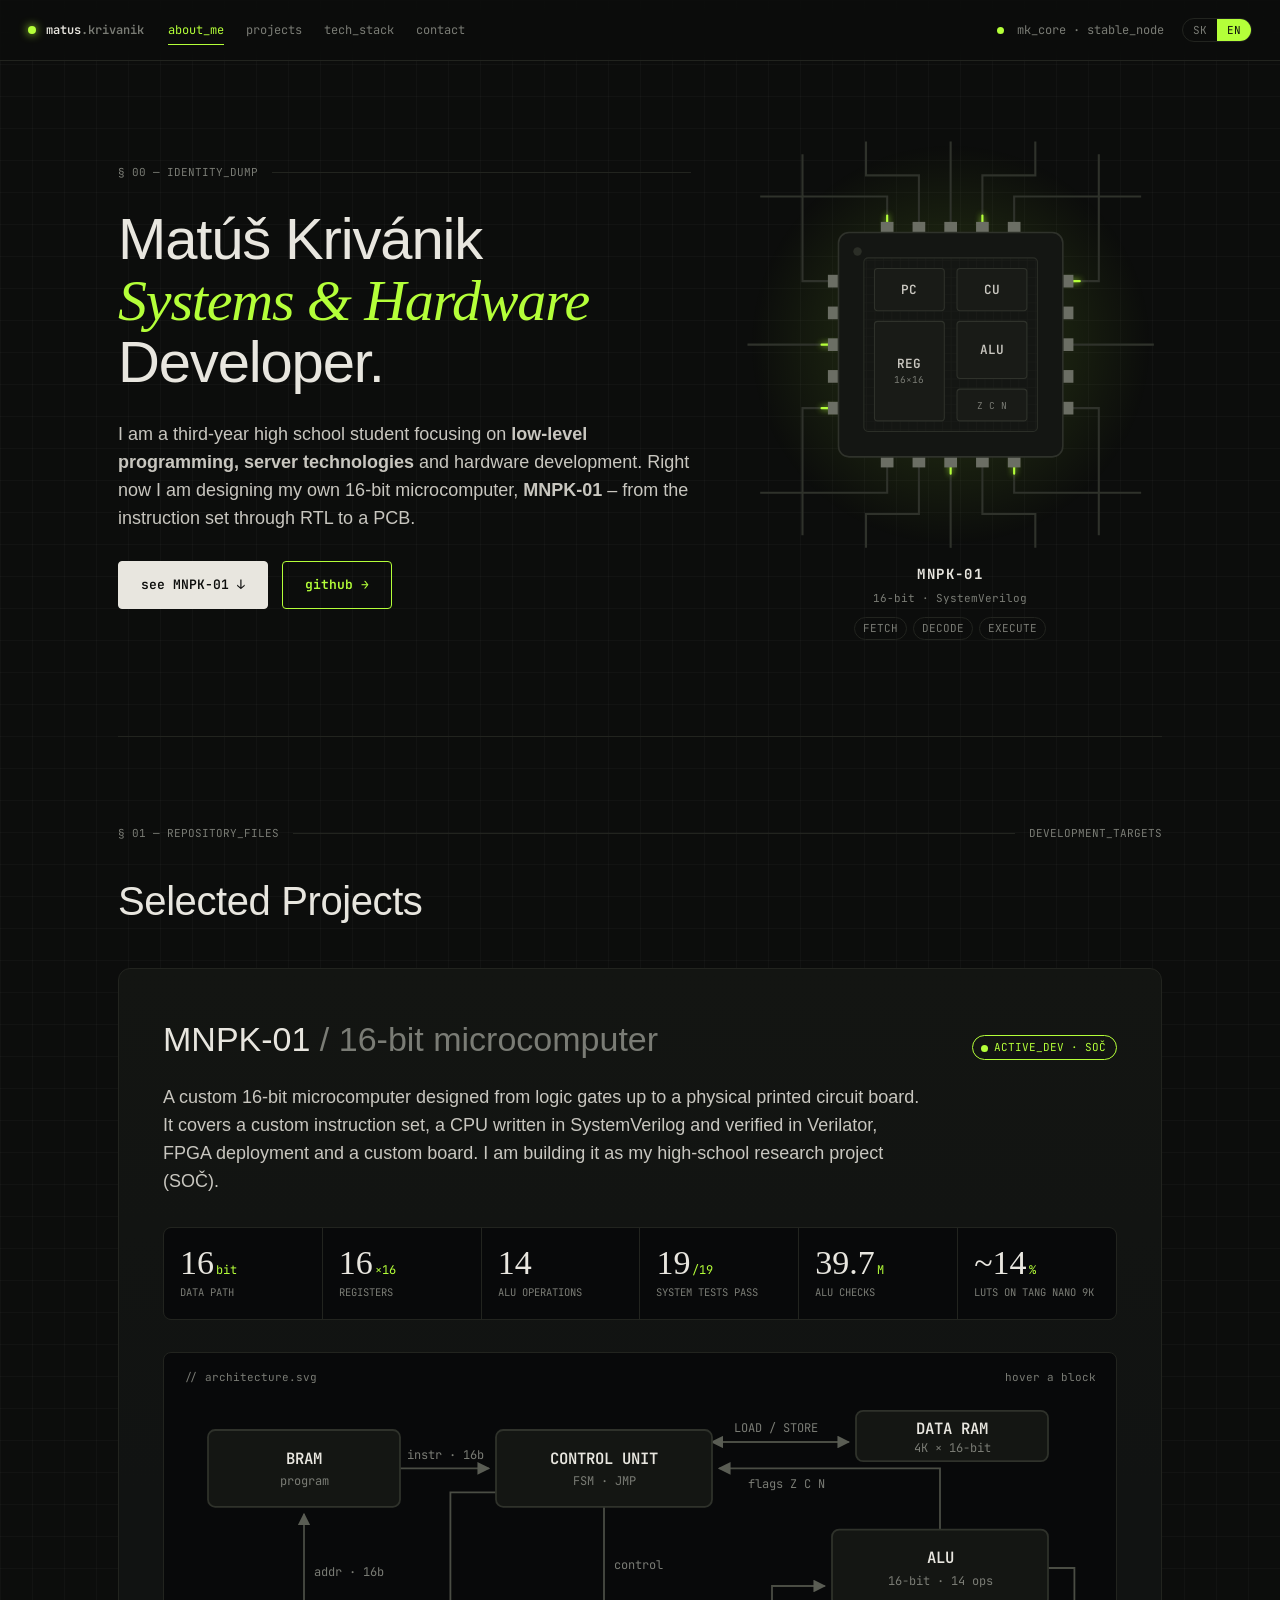
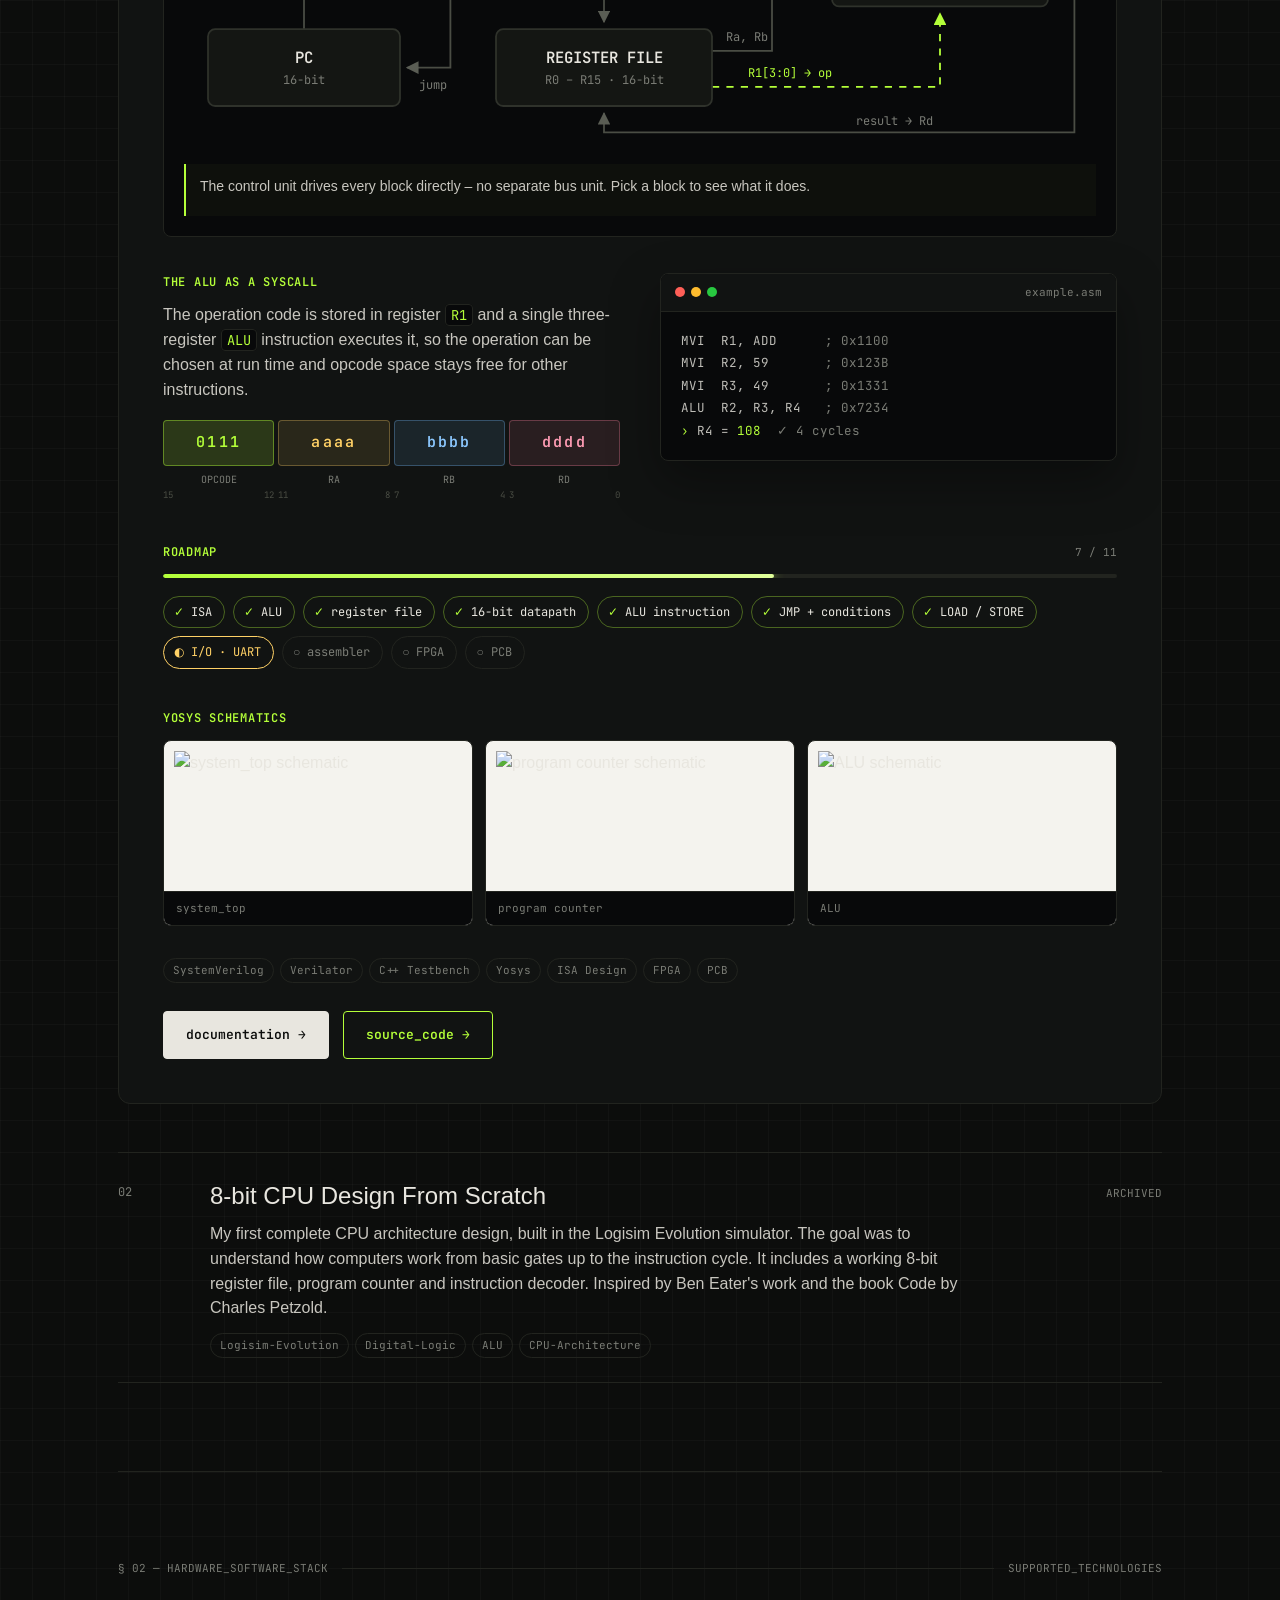
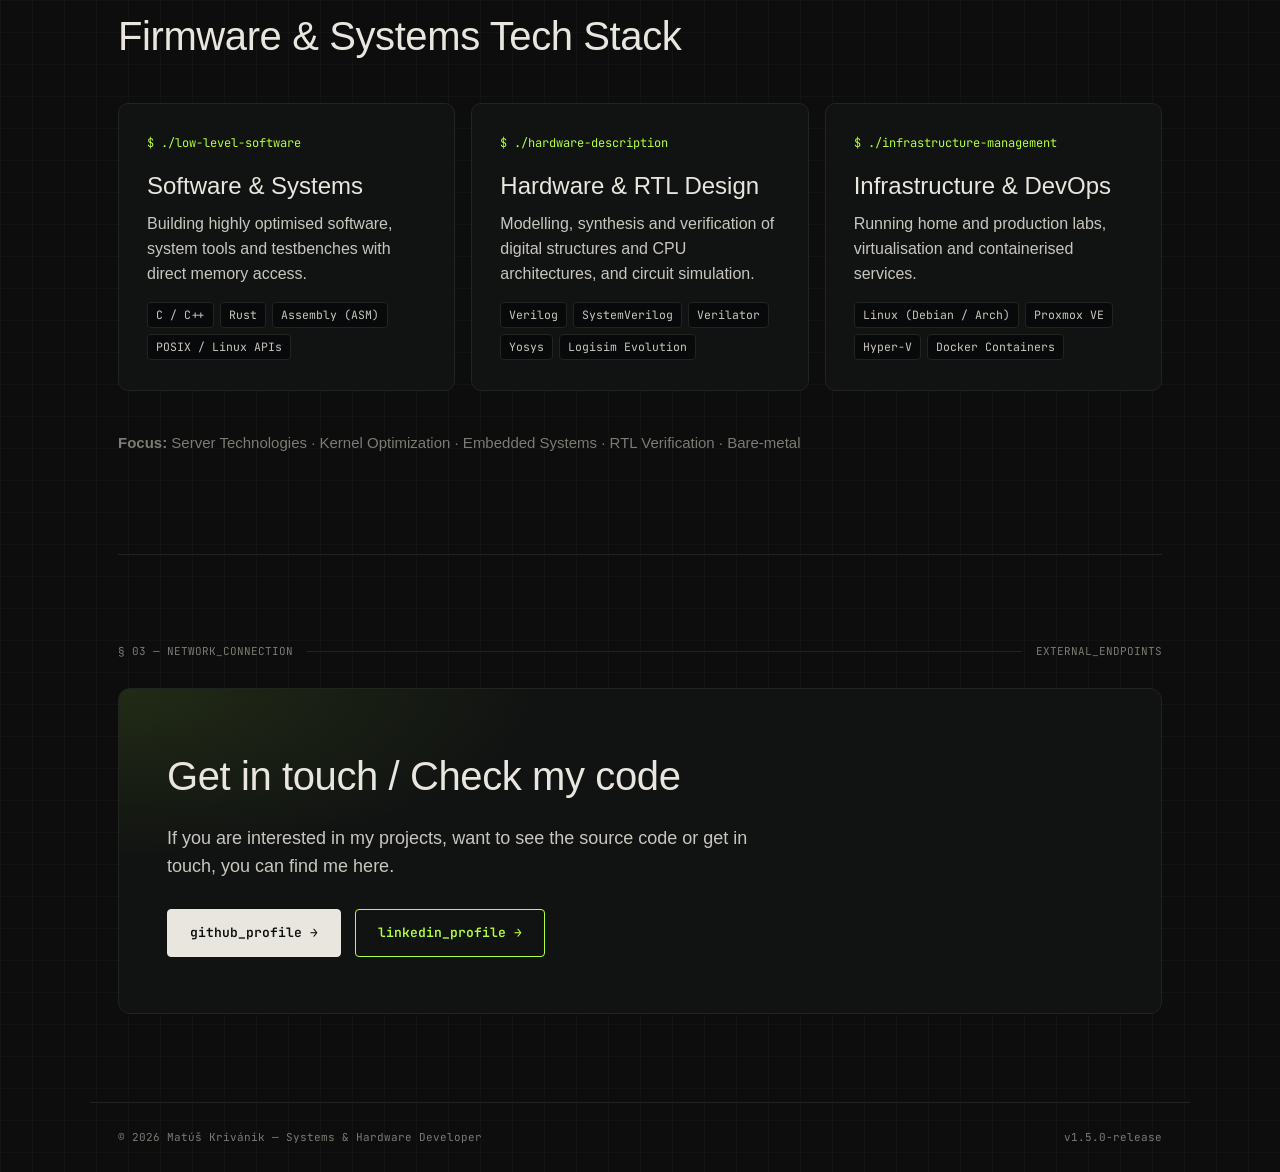
==== commit 845b55aa: "MNPK-01: LOAD/STORE done, data RAM in diagram" ====
--- a/index.html
+++ b/index.html
@@ -24,7 +24,7 @@
   <link rel="preconnect" href="https://fonts.googleapis.com" />
   <link rel="preconnect" href="https://fonts.gstatic.com" crossorigin />
   <link rel="stylesheet" href="https://fonts.googleapis.com/css2?family=JetBrains+Mono:wght@400;600&display=swap" />
-  <link rel="stylesheet" href="css/style.css?v=1.4" />
+  <link rel="stylesheet" href="css/style.css?v=1.5" />
 </head>
 <body>
 
@@ -169,9 +169,9 @@
           <div><b>16<small>bit</small></b><span lang="sk">dátová cesta</span><span lang="en">data path</span></div>
           <div><b>16<small>×16</small></b><span lang="sk">registrov</span><span lang="en">registers</span></div>
           <div><b>14</b><span lang="sk">ALU operácií</span><span lang="en">ALU operations</span></div>
-          <div><b>16<small>/16</small></b><span lang="sk">testov systému</span><span lang="en">system tests pass</span></div>
+          <div><b>19<small>/19</small></b><span lang="sk">testov systému</span><span lang="en">system tests pass</span></div>
           <div><b>39.7<small>M</small></b><span lang="sk">kontrol ALU</span><span lang="en">ALU checks</span></div>
-          <div><b>~16<small>%</small></b><span lang="sk">LUT na Tang Nano 9K</span><span lang="en">LUTs on Tang Nano 9K</span></div>
+          <div><b>~14<small>%</small></b><span lang="sk">LUT na Tang Nano 9K</span><span lang="en">LUTs on Tang Nano 9K</span></div>
         </div>
 
         <!-- interaktívna architektúra -->
@@ -197,7 +197,8 @@
               <path d="M260 82H222V228H186" marker-end="url(#ar)" /><text x="196" y="246">jump</text>
               <path d="M440 214H490V160H534" marker-end="url(#ar)" /><text x="452" y="206">Ra, Rb</text>
               <path d="M720 145H742V282H350V266" marker-end="url(#ar)" /><text x="560" y="276">result → Rd</text>
-              <path d="M630 113V62H446" marker-end="url(#ar)" /><text x="500" y="54">flags Z C N</text>
+              <path d="M630 113V62H446" marker-end="url(#ar)" /><text x="470" y="78">flags Z C N</text>
+              <path d="M440 40H554" marker-start="url(#ar)" marker-end="url(#ar)" /><text x="458" y="32">LOAD / STORE</text>
               <path class="acc" d="M440 244H630V183" marker-end="url(#arA)" /><text class="acc" x="470" y="236">R1[3:0] → op</text>
             </g>
 
@@ -205,6 +206,7 @@
             <g class="blk" data-k="pc" tabindex="0"><rect x="20" y="196" width="160" height="64" rx="6" /><text x="100" y="224">PC</text><text class="s" x="100" y="242">16-bit</text></g>
             <g class="blk" data-k="cu" tabindex="0"><rect x="260" y="30" width="180" height="64" rx="6" /><text x="350" y="58">CONTROL UNIT</text><text class="s" x="350" y="76">FSM · JMP</text></g>
             <g class="blk" data-k="rf" tabindex="0"><rect x="260" y="196" width="180" height="64" rx="6" /><text x="350" y="224">REGISTER FILE</text><text class="s" x="350" y="242">R0 – R15 · 16-bit</text></g>
+            <g class="blk" data-k="ram" tabindex="0"><rect x="560" y="14" width="160" height="42" rx="6" /><text x="640" y="33">DATA RAM</text><text class="s" x="640" y="48">4K × 16-bit</text></g>
             <g class="blk" data-k="alu" tabindex="0"><rect x="540" y="113" width="180" height="64" rx="6" /><text x="630" y="141">ALU</text><text class="s" x="630" y="159">16-bit · 14 ops</text></g>
           </svg>
           <div class="arch-info" aria-live="polite">
@@ -213,6 +215,7 @@
             <div data-i="pc" hidden><b>Program counter</b> — <span lang="sk">16-bitová adresa aktuálnej inštrukcie. Posunie sa o 1, alebo pri skoku (JMP so 6 podmienkami) načíta cieľovú adresu z registra.</span><span lang="en">16-bit address of the current instruction. It steps by one, or on a jump (JMP with 6 conditions) loads the target address from a register.</span></div>
             <div data-i="cu" hidden><b>Control unit</b> — <span lang="sk">konečný automat FETCH → DECODE → vykonanie. Dekóduje 16-bitovú inštrukciu a ukladá flagy Z, C, N po každej ALU operácii.</span><span lang="en">a finite state machine FETCH → DECODE → execute. Decodes the 16-bit instruction and stores the Z, C, N flags after every ALU operation.</span></div>
             <div data-i="rf" hidden><b>Register file</b> — <span lang="sk">16 registrov po 16 bitoch. Číta celé slovo, zapisuje po bajtoch (MVI/MVIB) alebo celé slovo (MOV, ALU). R1 ide drôtom priamo do ALU.</span><span lang="en">16 registers of 16 bits. Reads a whole word, writes a single byte (MVI/MVIB) or the whole word (MOV, ALU). R1 is wired straight into the ALU.</span></div>
+            <div data-i="ram" hidden><b>Data RAM</b> — <span lang="sk">4096 slov po 16 bitoch v blokovej pamäti FPGA. Pristupujú k nej iba LOAD a STORE (load/store architektúra ako pri RISC); adresa je v registri.</span><span lang="en">4096 words of 16 bits in FPGA block RAM. Only LOAD and STORE access it (a load/store architecture, as in RISC); the address comes from a register.</span></div>
             <div data-i="alu" hidden><b>ALU</b> — <span lang="sk">kombinačná 16-bitová jednotka: ADD, SUB, INC, DEC, AND, OR, XOR, NOT, SHL, SHR, ROL, CMP, PASS, CLR. Kód operácie berie z R1 – ako syscall.</span><span lang="en">a combinational 16-bit unit: ADD, SUB, INC, DEC, AND, OR, XOR, NOT, SHL, SHR, ROL, CMP, PASS, CLR. It takes the operation code from R1 – like a syscall.</span></div>
           </div>
         </div>
@@ -258,9 +261,9 @@
         <div class="road">
           <div class="road-head">
             <h4 class="mini">roadmap</h4>
-            <span class="mono mute">6 / 11</span>
-          </div>
-          <div class="bar"><span style="width: 55%"></span></div>
+            <span class="mono mute">7 / 11</span>
+          </div>
+          <div class="bar"><span style="width: 64%"></span></div>
           <ol class="steps">
             <li class="ok">ISA</li>
             <li class="ok">ALU</li>
@@ -268,8 +271,8 @@
             <li class="ok">16-bit datapath</li>
             <li class="ok"><span lang="sk">ALU inštrukcia</span><span lang="en">ALU instruction</span></li>
             <li class="ok">JMP + <span lang="sk">podmienky</span><span lang="en">conditions</span></li>
-            <li class="wip">LOAD / STORE</li>
-            <li class="todo">I/O · UART</li>
+            <li class="ok">LOAD / STORE</li>
+            <li class="wip">I/O · UART</li>
             <li class="todo">assembler</li>
             <li class="todo">FPGA</li>
             <li class="todo">PCB</li>
@@ -403,10 +406,10 @@
 
   <footer>
     <div>© 2026 Matúš Krivánik — Systems &amp; Hardware Developer</div>
-    <div class="mute">v1.4.0-release</div>
+    <div class="mute">v1.5.0-release</div>
   </footer>
 
-  <script src="js/schem.js?v=1.4"></script>
+  <script src="js/schem.js?v=1.5"></script>
   <script>
     // schéma cez celú obrazovku so zoomom
     (function () {
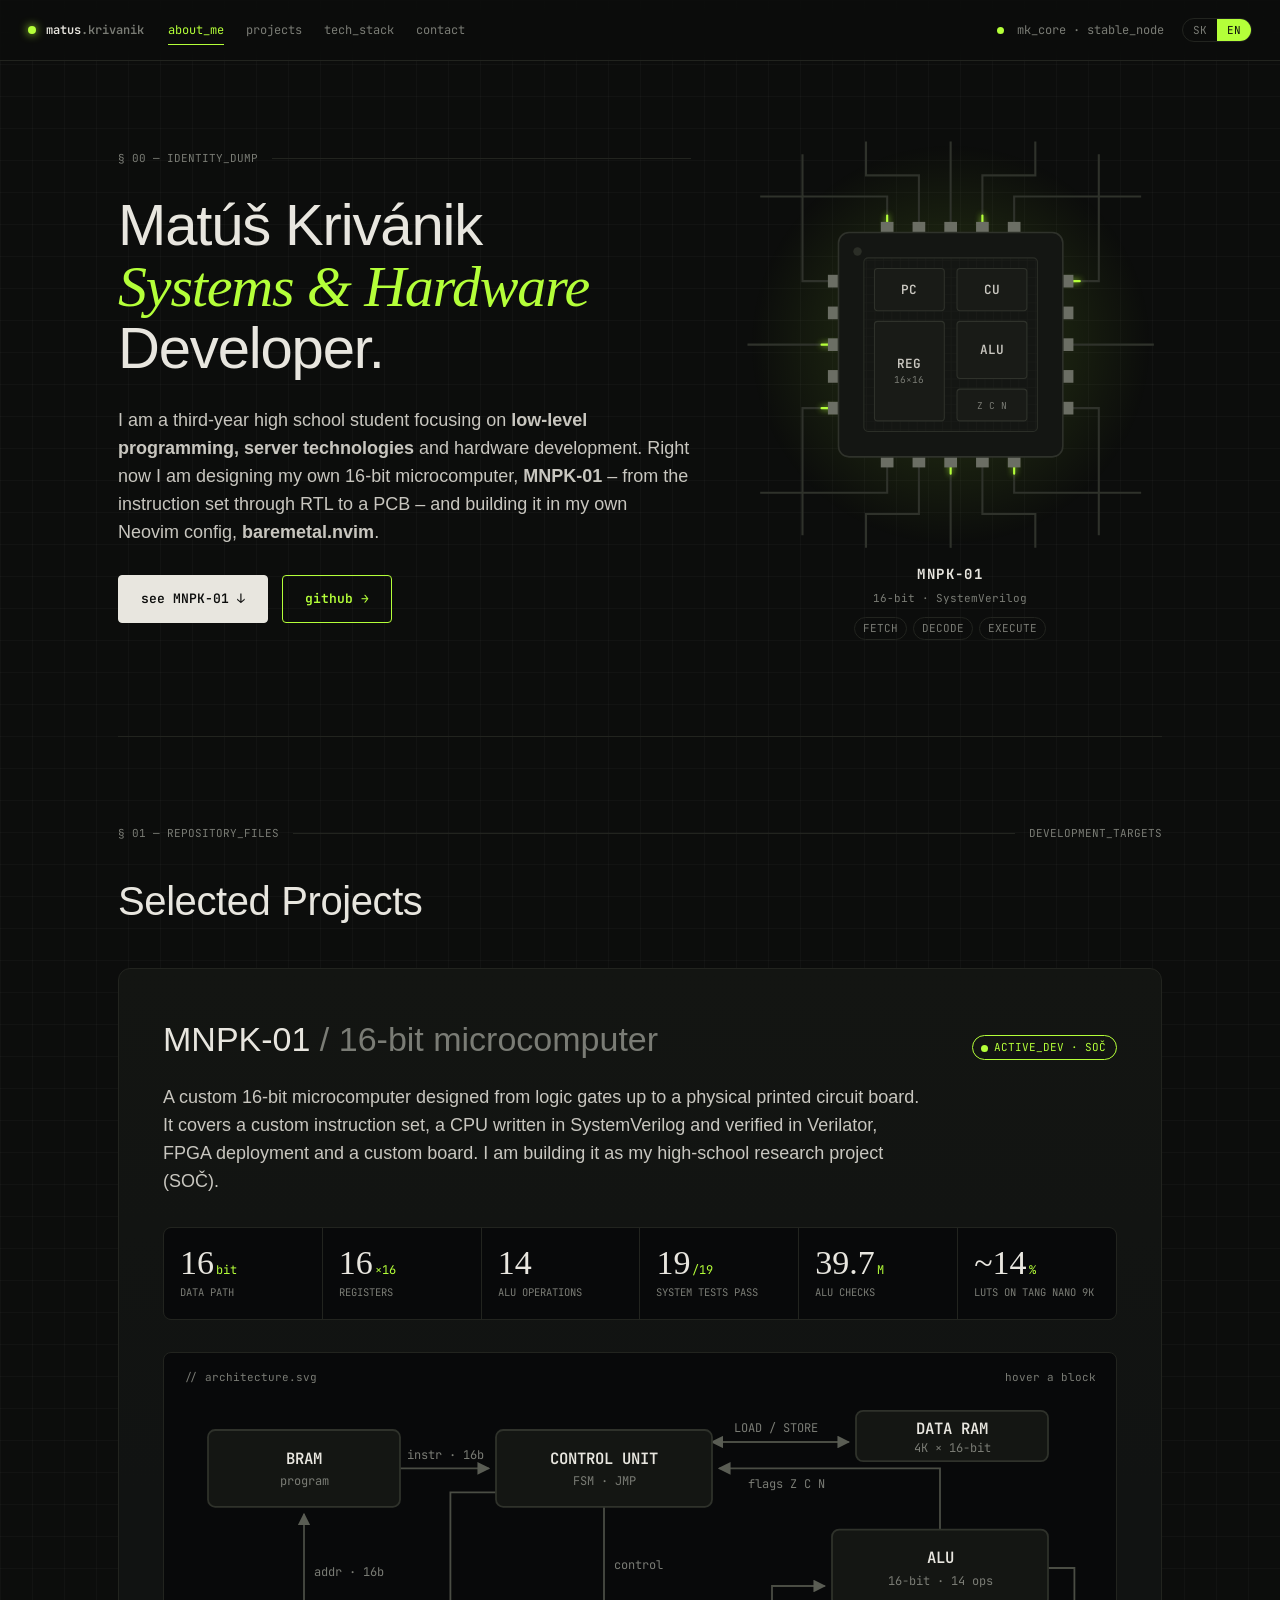
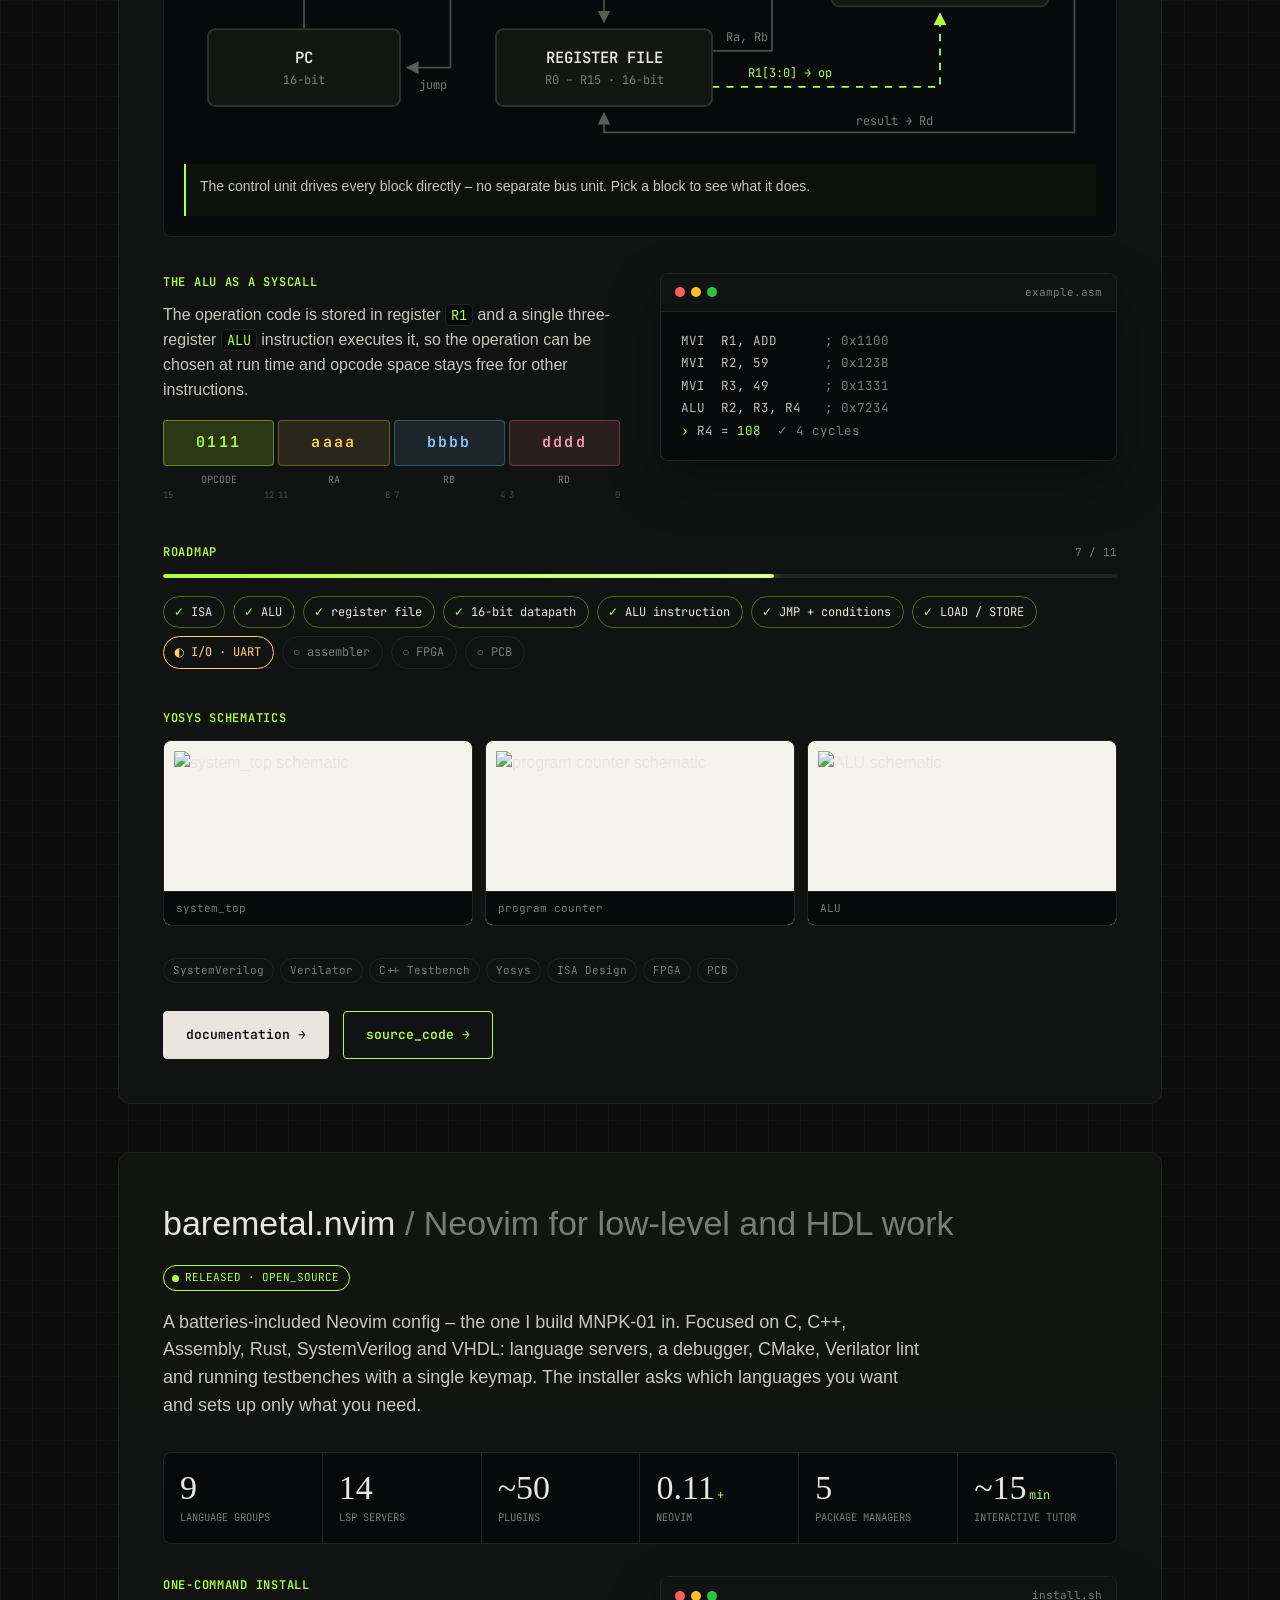
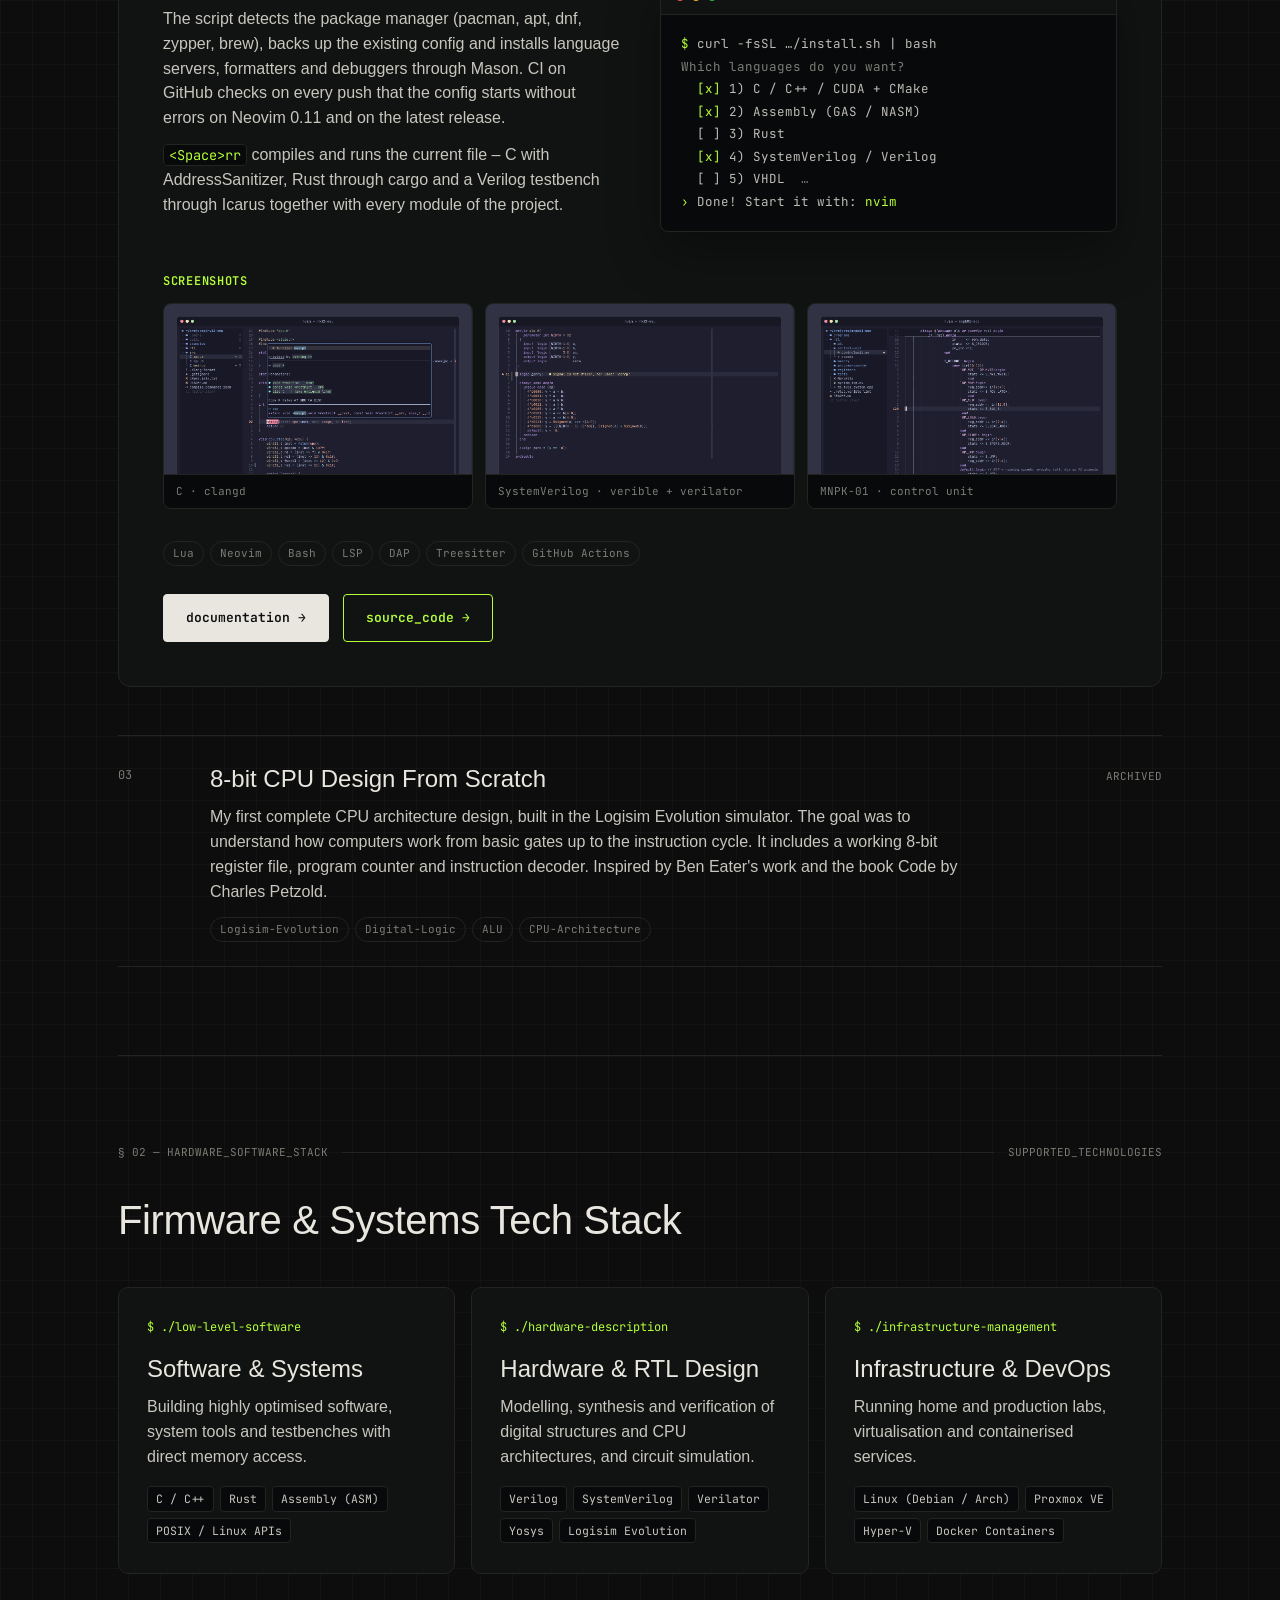
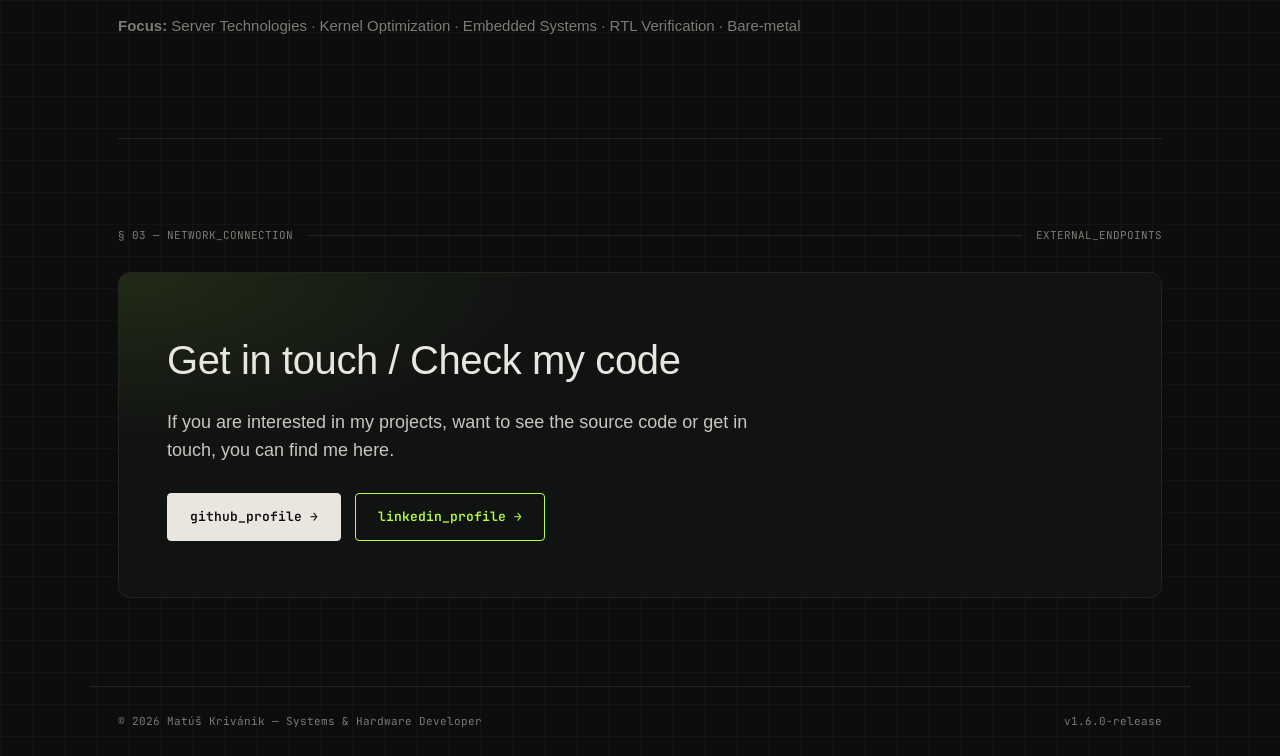
==== commit 4c98c9e3: "Add baremetal.nvim project" ====
--- a/index.html
+++ b/index.html
@@ -4,9 +4,9 @@
   <meta charset="utf-8" />
   <meta name="viewport" content="width=device-width, initial-scale=1" />
   <title>Matúš Krivánik — Systems & Hardware Developer</title>
-  <meta name="description" content="Portfolio of Matúš Krivánik – low-level programming, RTL design and MNPK-01, a custom 16-bit microcomputer." />
+  <meta name="description" content="Portfolio of Matúš Krivánik – low-level programming, RTL design, MNPK-01 (a custom 16-bit microcomputer) and baremetal.nvim." />
   <meta property="og:title" content="Matúš Krivánik — Systems & Hardware Developer" />
-  <meta property="og:description" content="Low-level programming, RTL design and MNPK-01, a custom 16-bit microcomputer." />
+  <meta property="og:description" content="Low-level programming, RTL design, MNPK-01 (a custom 16-bit microcomputer) and baremetal.nvim." />
   <meta property="og:type" content="website" />
   <script>
     // jazyk: uložená voľba, inak podľa prehliadača (sk/cs -> SK, ostatné -> EN)
@@ -24,7 +24,7 @@
   <link rel="preconnect" href="https://fonts.googleapis.com" />
   <link rel="preconnect" href="https://fonts.gstatic.com" crossorigin />
   <link rel="stylesheet" href="https://fonts.googleapis.com/css2?family=JetBrains+Mono:wght@400;600&display=swap" />
-  <link rel="stylesheet" href="css/style.css?v=1.5" />
+  <link rel="stylesheet" href="css/style.css?v=1.6" />
 </head>
 <body>
 
@@ -67,11 +67,13 @@
 
           <p class="lede" lang="sk">
             Som študent 3. ročníka strednej školy a špecializujem sa na <strong>nízkoúrovňové programovanie, serverové technológie</strong> a hardvérový vývoj.
-            Aktuálne navrhujem vlastný 16-bitový mikropočítač <strong>MNPK-01</strong> – od inštrukčnej sady cez RTL až po plošný spoj.
+            Aktuálne navrhujem vlastný 16-bitový mikropočítač <strong>MNPK-01</strong> – od inštrukčnej sady cez RTL až po plošný spoj –
+            a vyvíjam ho v mojom vlastnom Neovim configu <strong>baremetal.nvim</strong>.
           </p>
           <p class="lede" lang="en">
             I am a third-year high school student focusing on <strong>low-level programming, server technologies</strong> and hardware development.
-            Right now I am designing my own 16-bit microcomputer, <strong>MNPK-01</strong> – from the instruction set through RTL to a PCB.
+            Right now I am designing my own 16-bit microcomputer, <strong>MNPK-01</strong> – from the instruction set through RTL to a PCB –
+            and building it in my own Neovim config, <strong>baremetal.nvim</strong>.
           </p>
 
           <div class="cta">
@@ -309,9 +311,103 @@
         </div>
       </article>
 
+      <article class="feature reveal">
+        <div class="feature-head">
+          <h3>baremetal.nvim <span class="mute">/ <span lang="sk">Neovim pre low-level a HDL</span><span lang="en">Neovim for low-level and HDL work</span></span></h3>
+          <span class="badge"><span class="pulse"></span>released · open_source</span>
+        </div>
+
+        <p class="lede wide" lang="sk">
+          Kompletný Neovim config, v ktorom vyvíjam aj MNPK-01. Zameraný na C, C++, Assembly, Rust, SystemVerilog a VHDL:
+          jazykové servery, debugger, CMake, Verilator lint a spúšťanie testbenchov jednou skratkou.
+          Inštalátor sa opýta, ktoré jazyky chceš, a nastaví len to, čo potrebuješ.
+        </p>
+        <p class="lede wide" lang="en">
+          A batteries-included Neovim config – the one I build MNPK-01 in. Focused on C, C++, Assembly, Rust, SystemVerilog and VHDL:
+          language servers, a debugger, CMake, Verilator lint and running testbenches with a single keymap.
+          The installer asks which languages you want and sets up only what you need.
+        </p>
+
+        <div class="stats">
+          <div><b>9</b><span lang="sk">jazykových skupín</span><span lang="en">language groups</span></div>
+          <div><b>14</b><span lang="sk">LSP serverov</span><span lang="en">LSP servers</span></div>
+          <div><b>~50</b><span lang="sk">pluginov</span><span lang="en">plugins</span></div>
+          <div><b>0.11<small>+</small></b><span lang="sk">Neovim</span><span lang="en">Neovim</span></div>
+          <div><b>5</b><span lang="sk">správcov balíkov</span><span lang="en">package managers</span></div>
+          <div><b>~15<small>min</small></b><span lang="sk">interaktívny tutor</span><span lang="en">interactive tutor</span></div>
+        </div>
+
+        <div class="feature-grid">
+          <div>
+            <h4 class="mini"><span lang="sk">Inštalácia jedným príkazom</span><span lang="en">One-command install</span></h4>
+            <p lang="sk">
+              Skript zistí správcu balíkov (pacman, apt, dnf, zypper, brew), zálohuje pôvodný config a cez Mason
+              doinštaluje jazykové servery, formattery a debuggery. CI na GitHube pri každom pushi overí, že config
+              naštartuje bez chýb na Neovime 0.11 aj na najnovšej verzii.
+            </p>
+            <p lang="en">
+              The script detects the package manager (pacman, apt, dnf, zypper, brew), backs up the existing config and
+              installs language servers, formatters and debuggers through Mason. CI on GitHub checks on every push that the
+              config starts without errors on Neovim 0.11 and on the latest release.
+            </p>
+            <p lang="sk">
+              <code>&lt;Space&gt;rr</code> skompiluje a spustí aktuálny súbor – C s AddressSanitizerom, Rust cez cargo
+              a Verilog testbench cez Icarus spolu so všetkými modulmi projektu.
+            </p>
+            <p lang="en">
+              <code>&lt;Space&gt;rr</code> compiles and runs the current file – C with AddressSanitizer, Rust through cargo
+              and a Verilog testbench through Icarus together with every module of the project.
+            </p>
+          </div>
+
+          <div class="hero-terminal run">
+            <div class="term-bar">
+              <span></span><span></span><span></span>
+              <span class="path">install.sh</span>
+            </div>
+            <pre><span class="l"><span class="green">$</span> curl -fsSL …/install.sh | bash</span>
+<span class="l"><span class="c">Which languages do you want?</span></span>
+<span class="l">  <span class="green">[x]</span> 1) C / C++ / CUDA + CMake</span>
+<span class="l">  <span class="green">[x]</span> 2) Assembly (GAS / NASM)</span>
+<span class="l">  [ ] 3) Rust</span>
+<span class="l">  <span class="green">[x]</span> 4) SystemVerilog / Verilog</span>
+<span class="l">  [ ] 5) VHDL  <span class="c">…</span></span>
+<span class="l"><span class="green">›</span> Done! Start it with: <span class="green">nvim</span></span></pre>
+          </div>
+        </div>
+
+        <div class="schem shots">
+          <h4 class="mini"><span lang="sk">Screenshoty</span><span lang="en">Screenshots</span></h4>
+          <div class="schem-grid">
+            <a href="assets/baremetal/lsp.png" class="sv-open" data-src="assets/baremetal/lsp.png">
+              <img src="assets/baremetal/lsp.png" alt="C with clangd hover docs in Neovim" loading="lazy" />
+              <span>C · clangd</span>
+            </a>
+            <a href="assets/baremetal/hdl.png" class="sv-open" data-src="assets/baremetal/hdl.png">
+              <img src="assets/baremetal/hdl.png" alt="SystemVerilog with verible and verilator lint" loading="lazy" />
+              <span>SystemVerilog · verible + verilator</span>
+            </a>
+            <a href="assets/baremetal/cpu.png" class="sv-open" data-src="assets/baremetal/cpu.png">
+              <img src="assets/baremetal/cpu.png" alt="MNPK-01 control unit in Neovim" loading="lazy" />
+              <span>MNPK-01 · control unit</span>
+            </a>
+          </div>
+        </div>
+
+        <div class="tags"><span>Lua</span><span>Neovim</span><span>Bash</span><span>LSP</span><span>DAP</span><span>Treesitter</span><span>GitHub Actions</span></div>
+
+        <div class="cta">
+          <a class="btn" lang="sk" href="https://github.com/krivanikm/baremetal.nvim/blob/main/README.sk.md" target="_blank" rel="noopener">dokumentácia →</a>
+          <a class="btn" lang="en" href="https://github.com/krivanikm/baremetal.nvim#readme" target="_blank" rel="noopener">documentation →</a>
+          <a class="btn ghost" href="https://github.com/krivanikm/baremetal.nvim" target="_blank" rel="noopener">
+            <span lang="sk">zdrojový kód →</span><span lang="en">source_code →</span>
+          </a>
+        </div>
+      </article>
+
       <ul class="work reveal">
         <li>
-          <span class="n">02</span>
+          <span class="n">03</span>
           <div>
             <h3>8-bit CPU Design From Scratch</h3>
             <p lang="sk">Môj prvý komplexný návrh procesorovej architektúry v simulátore Logisim Evolution. Cieľom bolo pochopiť logiku počítačov od základných hradiel až po inštrukčný cyklus. Obsahuje funkčný 8-bitový register file, program counter a inštrukčný dekodér. Inšpirované prácou Bena Eatera a knihou Code od Charlesa Petzolda.</p>
@@ -406,10 +502,10 @@
 
   <footer>
     <div>© 2026 Matúš Krivánik — Systems &amp; Hardware Developer</div>
-    <div class="mute">v1.5.0-release</div>
+    <div class="mute">v1.6.0-release</div>
   </footer>
 
-  <script src="js/schem.js?v=1.5"></script>
+  <script src="js/schem.js?v=1.6"></script>
   <script>
     // schéma cez celú obrazovku so zoomom
     (function () {
--- a/css/style.css
+++ b/css/style.css
@@ -1315,3 +1315,14 @@
   white-space: nowrap;
   pointer-events: none;
 }
+
+.shots .schem-grid a {
+  background: #1e1e2e;
+}
+
+.shots .schem-grid img {
+  height: 170px;
+  padding: 0;
+  object-fit: cover;
+  object-position: left top;
+}
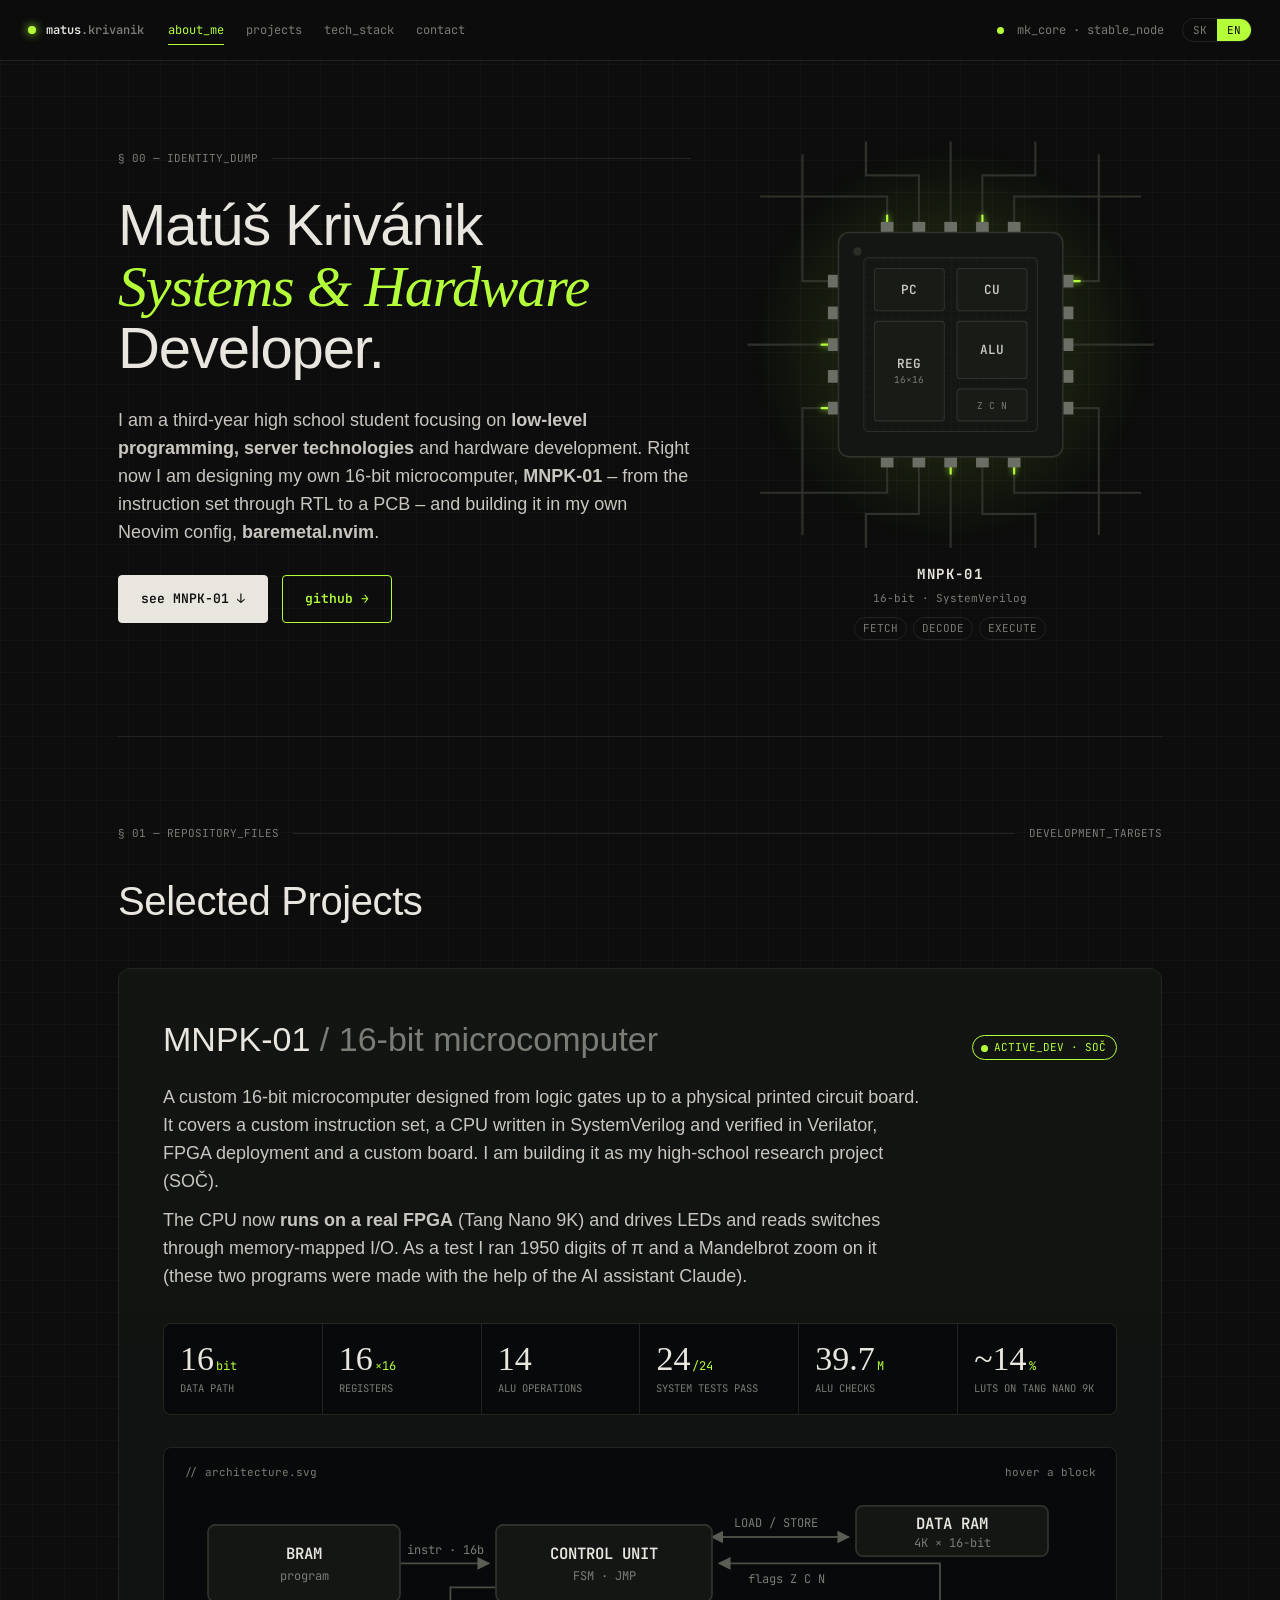
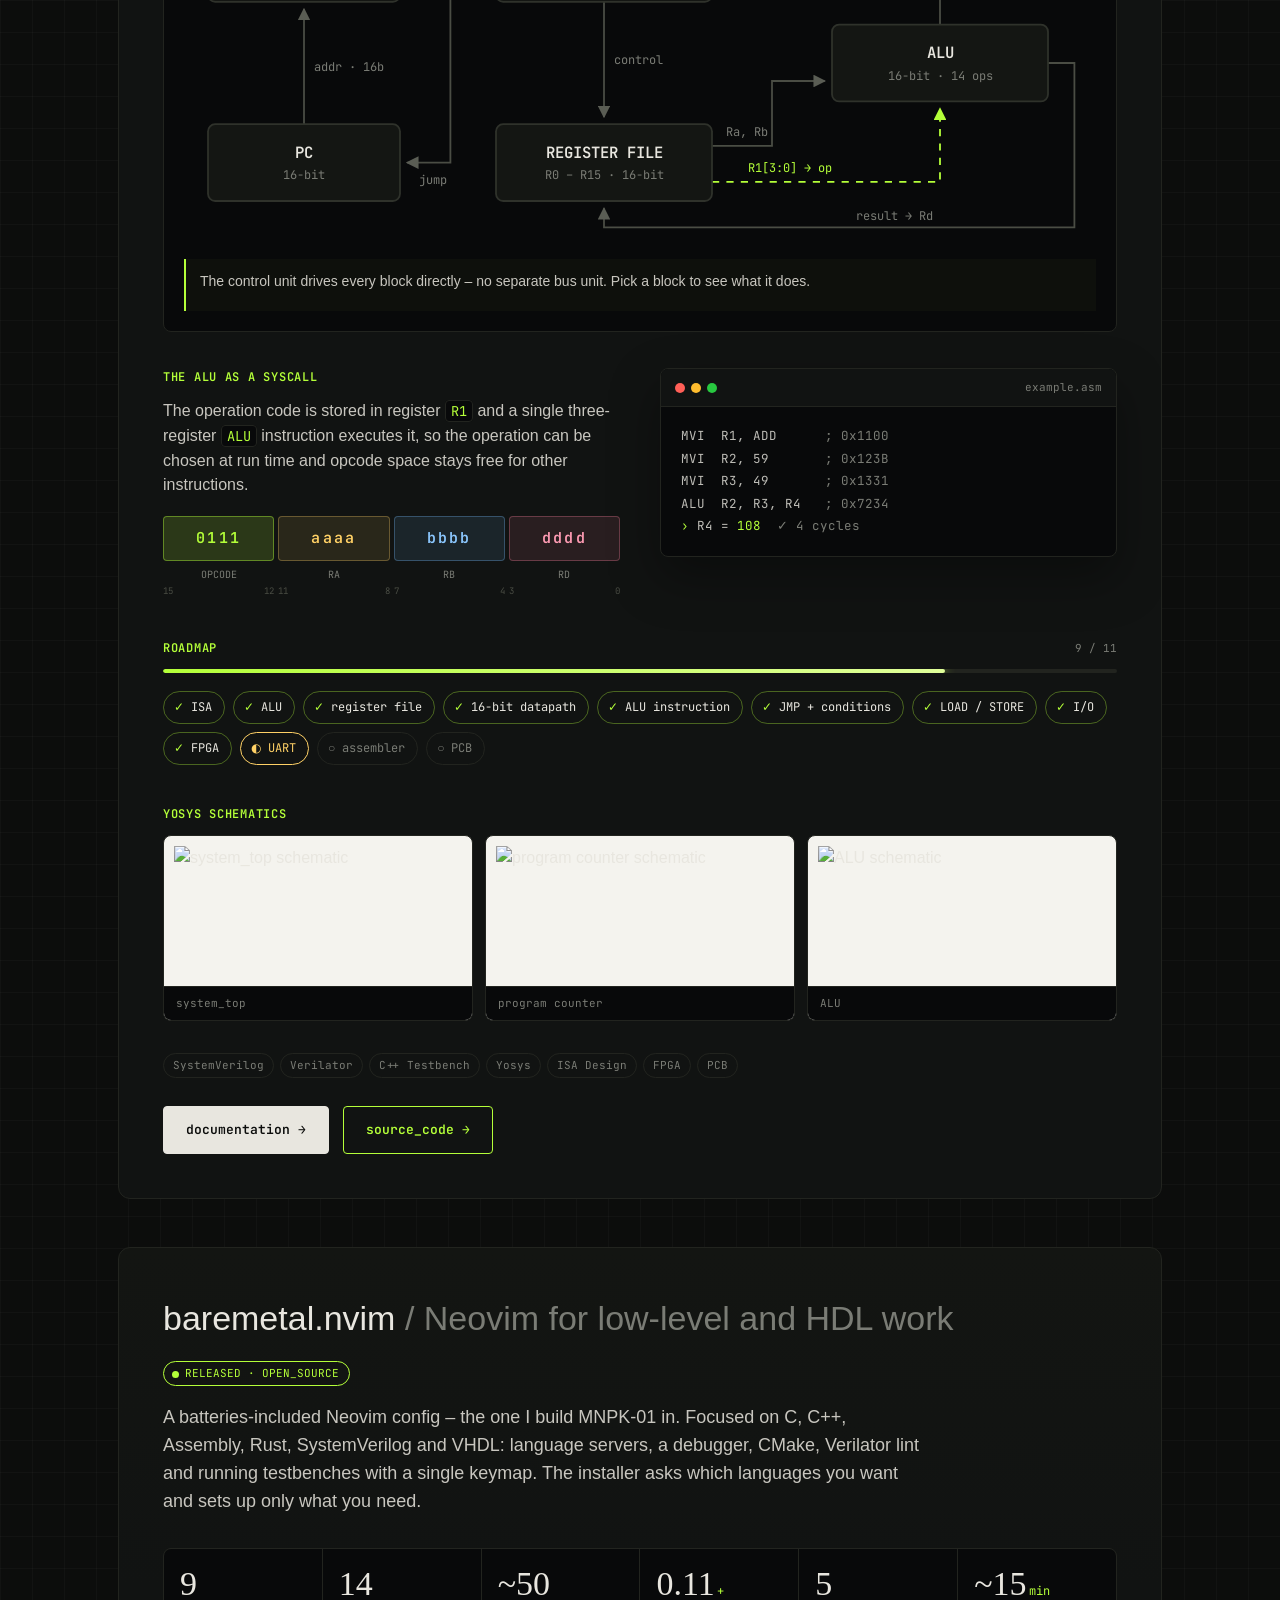
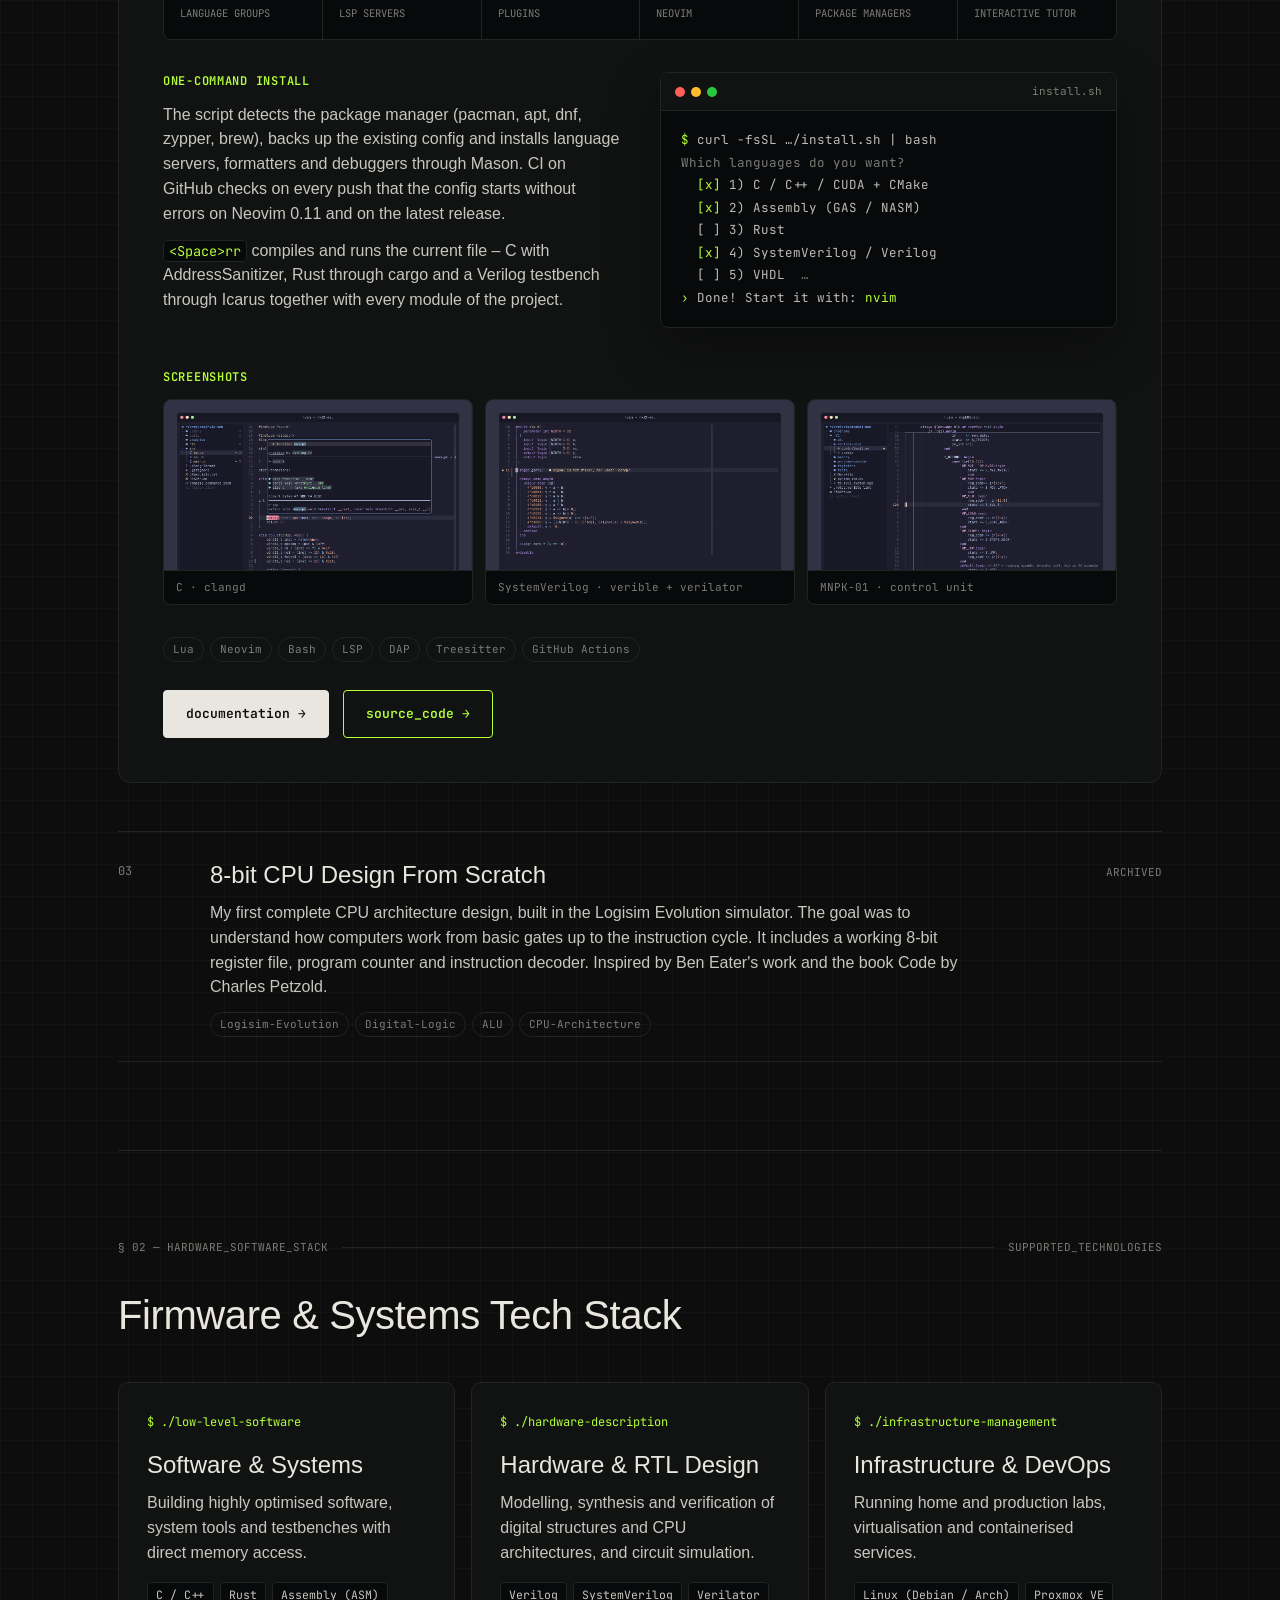
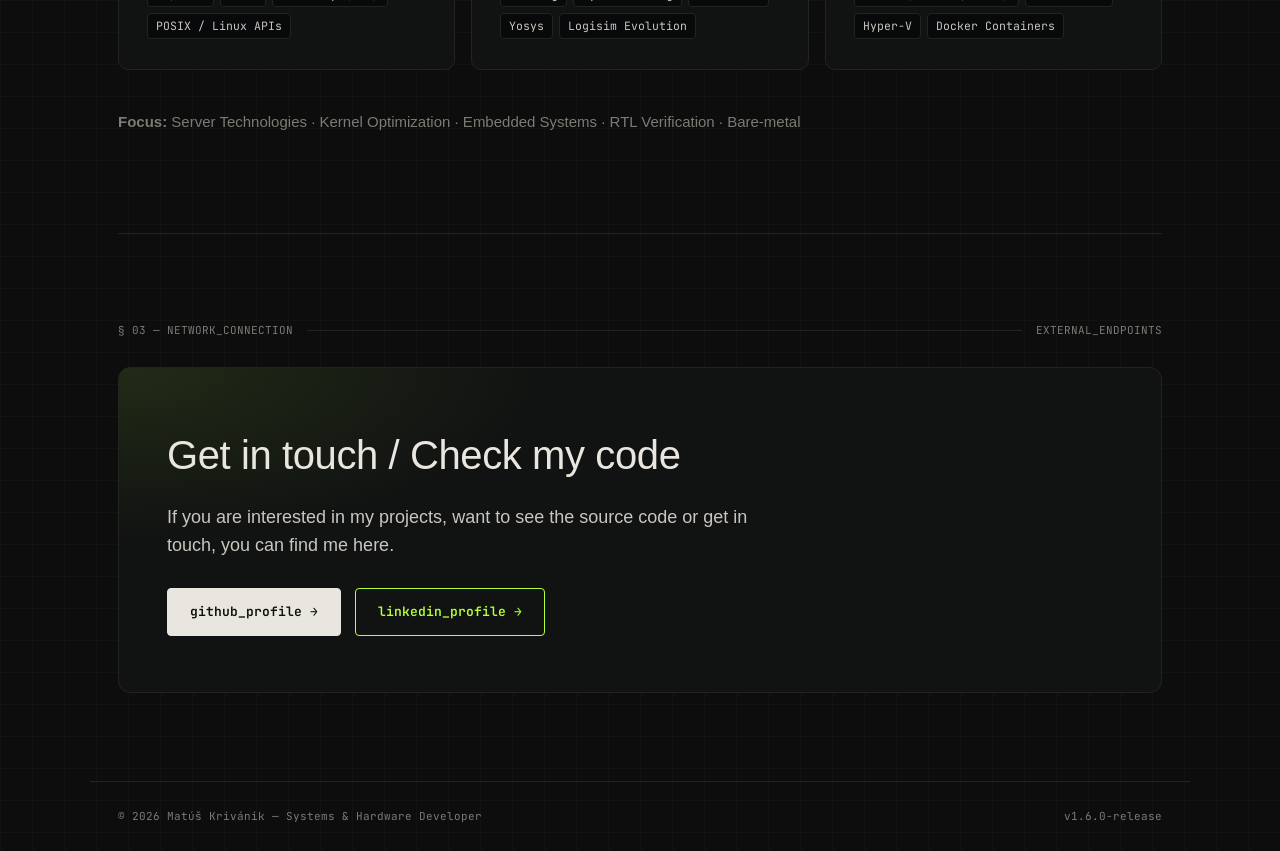
==== commit dcdc819e: "MNPK-01: runs on FPGA, I/O done, 24/24 tests" ====
--- a/index.html
+++ b/index.html
@@ -160,10 +160,18 @@
           Obsahuje vlastnú inštrukčnú sadu, procesor v SystemVerilogu overovaný simuláciou vo Verilatore,
           nasadenie na FPGA a vlastnú dosku. Projekt robím ako stredoškolskú odbornú činnosť (SOČ).
         </p>
+        <p class="lede wide" lang="sk">
+          Procesor už <strong>beží na reálnom FPGA</strong> (Tang Nano 9K) a cez I/O mapované do pamäte ovláda LED a číta spínače.
+          Ako skúšku som na ňom spustil výpočet π na 1950 číslic a Mandelbrotovu množinu (tieto dva programy som vytvoril s pomocou AI asistenta Claude).
+        </p>
         <p class="lede wide" lang="en">
           A custom 16-bit microcomputer designed from logic gates up to a physical printed circuit board.
           It covers a custom instruction set, a CPU written in SystemVerilog and verified in Verilator,
           FPGA deployment and a custom board. I am building it as my high-school research project (SOČ).
+        </p>
+        <p class="lede wide" lang="en">
+          The CPU now <strong>runs on a real FPGA</strong> (Tang Nano 9K) and drives LEDs and reads switches through memory-mapped I/O.
+          As a test I ran 1950 digits of π and a Mandelbrot zoom on it (these two programs were made with the help of the AI assistant Claude).
         </p>
 
         <!-- čísla -->
@@ -171,7 +179,7 @@
           <div><b>16<small>bit</small></b><span lang="sk">dátová cesta</span><span lang="en">data path</span></div>
           <div><b>16<small>×16</small></b><span lang="sk">registrov</span><span lang="en">registers</span></div>
           <div><b>14</b><span lang="sk">ALU operácií</span><span lang="en">ALU operations</span></div>
-          <div><b>19<small>/19</small></b><span lang="sk">testov systému</span><span lang="en">system tests pass</span></div>
+          <div><b>24<small>/24</small></b><span lang="sk">testov systému</span><span lang="en">system tests pass</span></div>
           <div><b>39.7<small>M</small></b><span lang="sk">kontrol ALU</span><span lang="en">ALU checks</span></div>
           <div><b>~14<small>%</small></b><span lang="sk">LUT na Tang Nano 9K</span><span lang="en">LUTs on Tang Nano 9K</span></div>
         </div>
@@ -263,9 +271,9 @@
         <div class="road">
           <div class="road-head">
             <h4 class="mini">roadmap</h4>
-            <span class="mono mute">7 / 11</span>
-          </div>
-          <div class="bar"><span style="width: 64%"></span></div>
+            <span class="mono mute">9 / 11</span>
+          </div>
+          <div class="bar"><span style="width: 82%"></span></div>
           <ol class="steps">
             <li class="ok">ISA</li>
             <li class="ok">ALU</li>
@@ -274,9 +282,10 @@
             <li class="ok"><span lang="sk">ALU inštrukcia</span><span lang="en">ALU instruction</span></li>
             <li class="ok">JMP + <span lang="sk">podmienky</span><span lang="en">conditions</span></li>
             <li class="ok">LOAD / STORE</li>
-            <li class="wip">I/O · UART</li>
+            <li class="ok">I/O</li>
+            <li class="ok">FPGA</li>
+            <li class="wip">UART</li>
             <li class="todo">assembler</li>
-            <li class="todo">FPGA</li>
             <li class="todo">PCB</li>
           </ol>
         </div>
@@ -397,8 +406,8 @@
         <div class="tags"><span>Lua</span><span>Neovim</span><span>Bash</span><span>LSP</span><span>DAP</span><span>Treesitter</span><span>GitHub Actions</span></div>
 
         <div class="cta">
-          <a class="btn" lang="sk" href="https://github.com/krivanikm/baremetal.nvim/blob/main/README.sk.md" target="_blank" rel="noopener">dokumentácia →</a>
-          <a class="btn" lang="en" href="https://github.com/krivanikm/baremetal.nvim#readme" target="_blank" rel="noopener">documentation →</a>
+          <a class="btn" lang="sk" href="/baremetal.nvim/sk/">dokumentácia →</a>
+          <a class="btn" lang="en" href="/baremetal.nvim/">documentation →</a>
           <a class="btn ghost" href="https://github.com/krivanikm/baremetal.nvim" target="_blank" rel="noopener">
             <span lang="sk">zdrojový kód →</span><span lang="en">source_code →</span>
           </a>
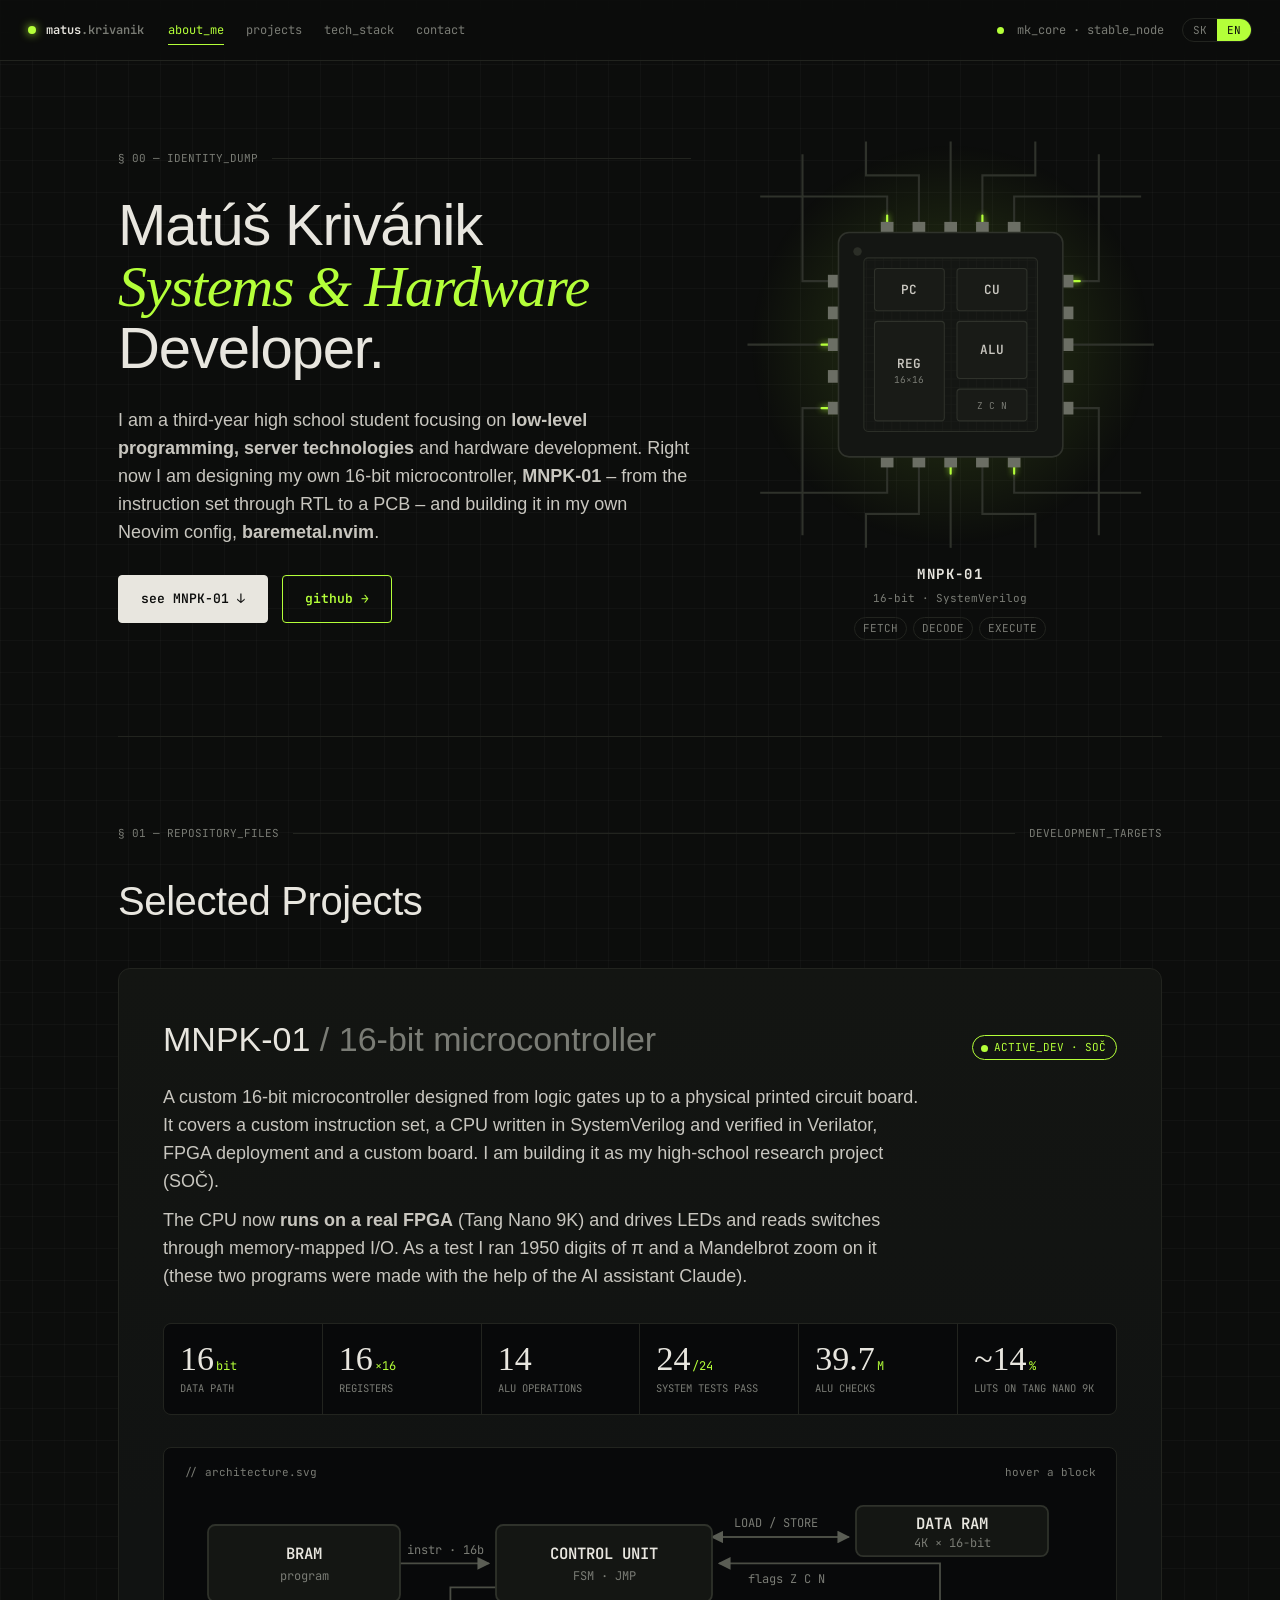
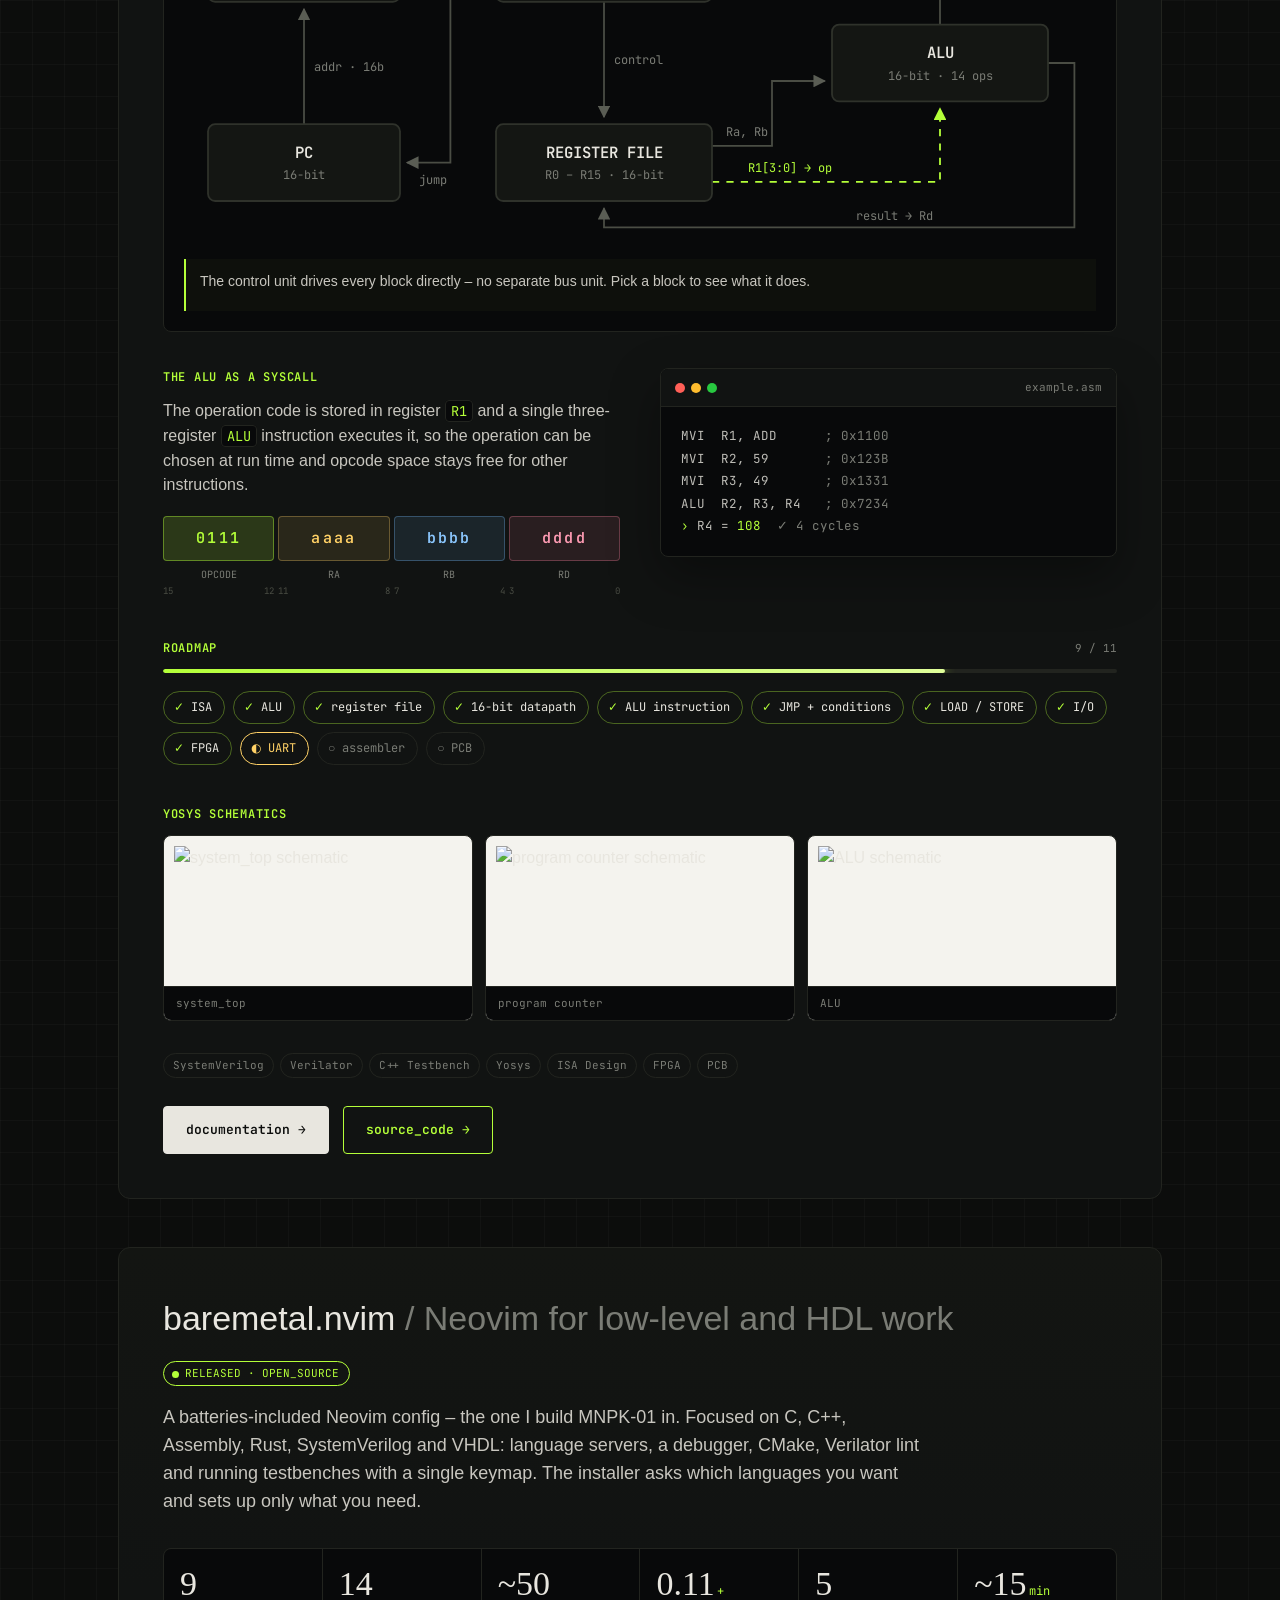
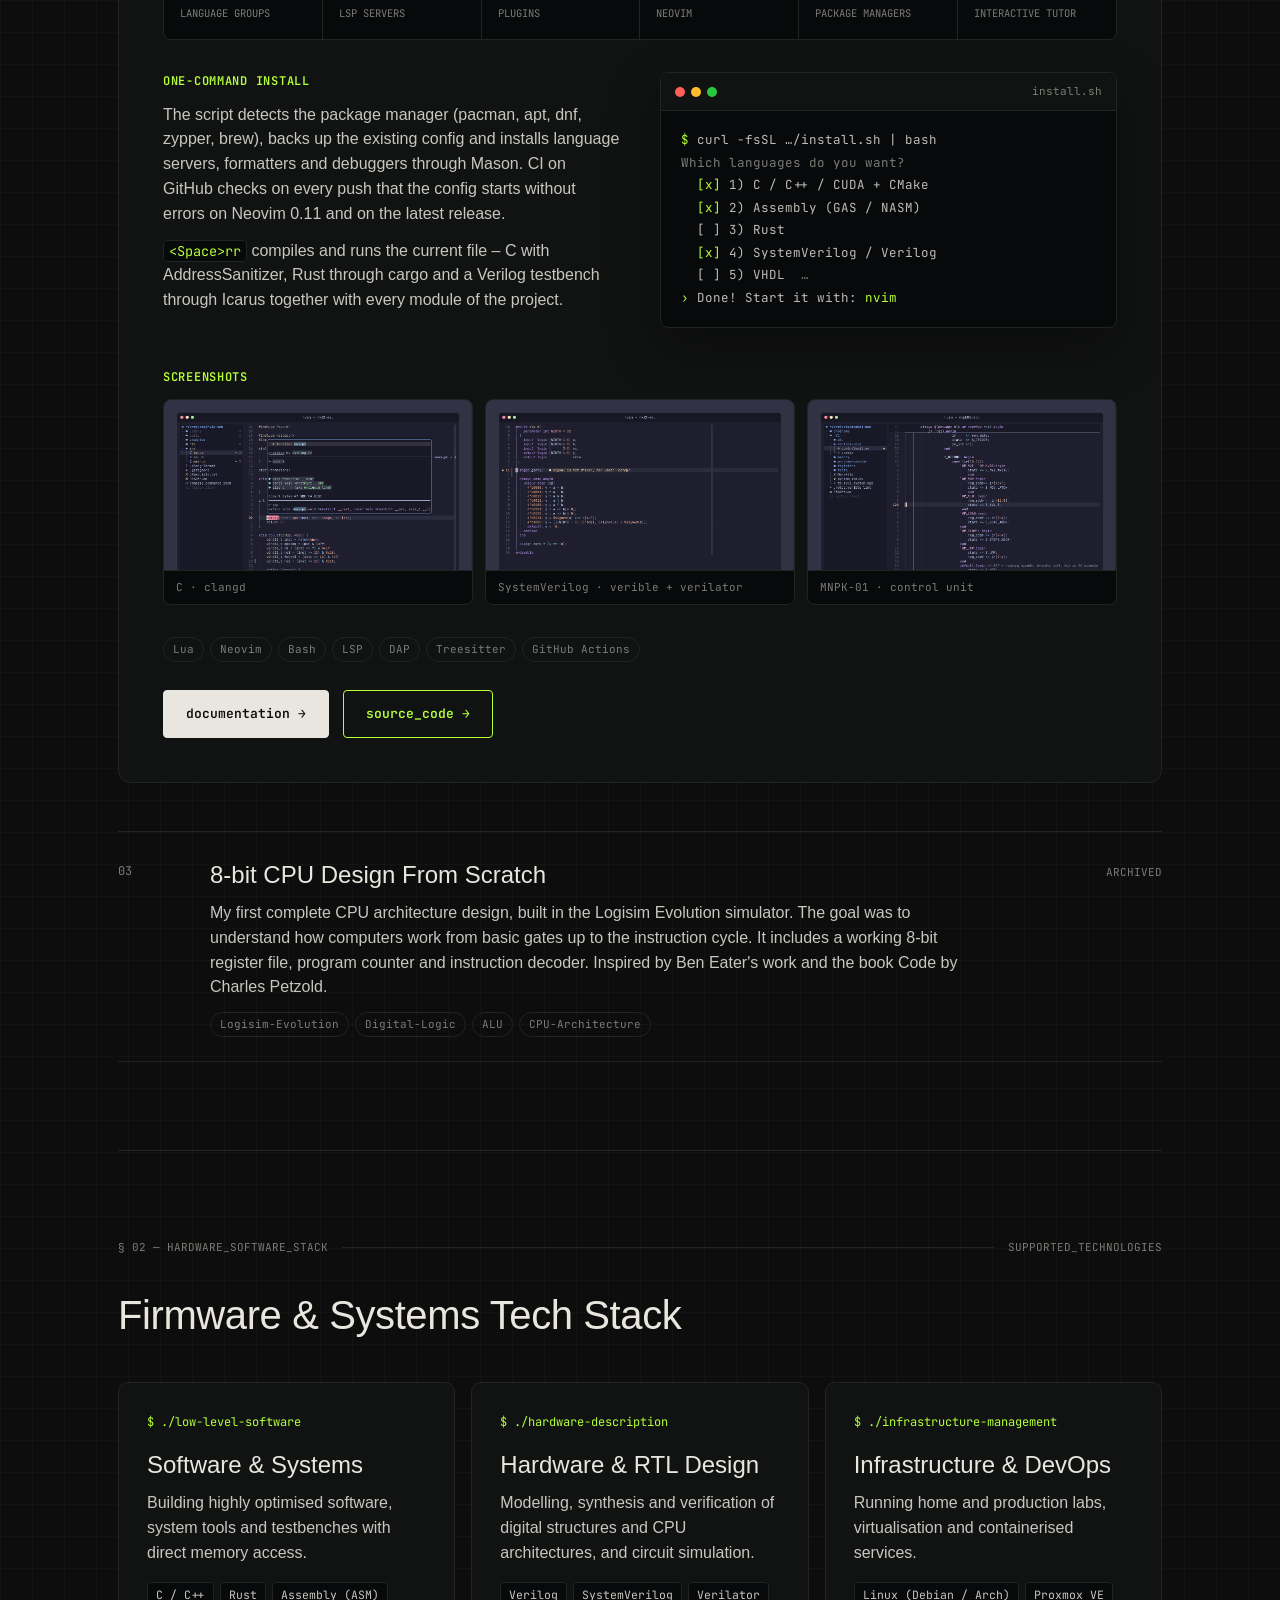
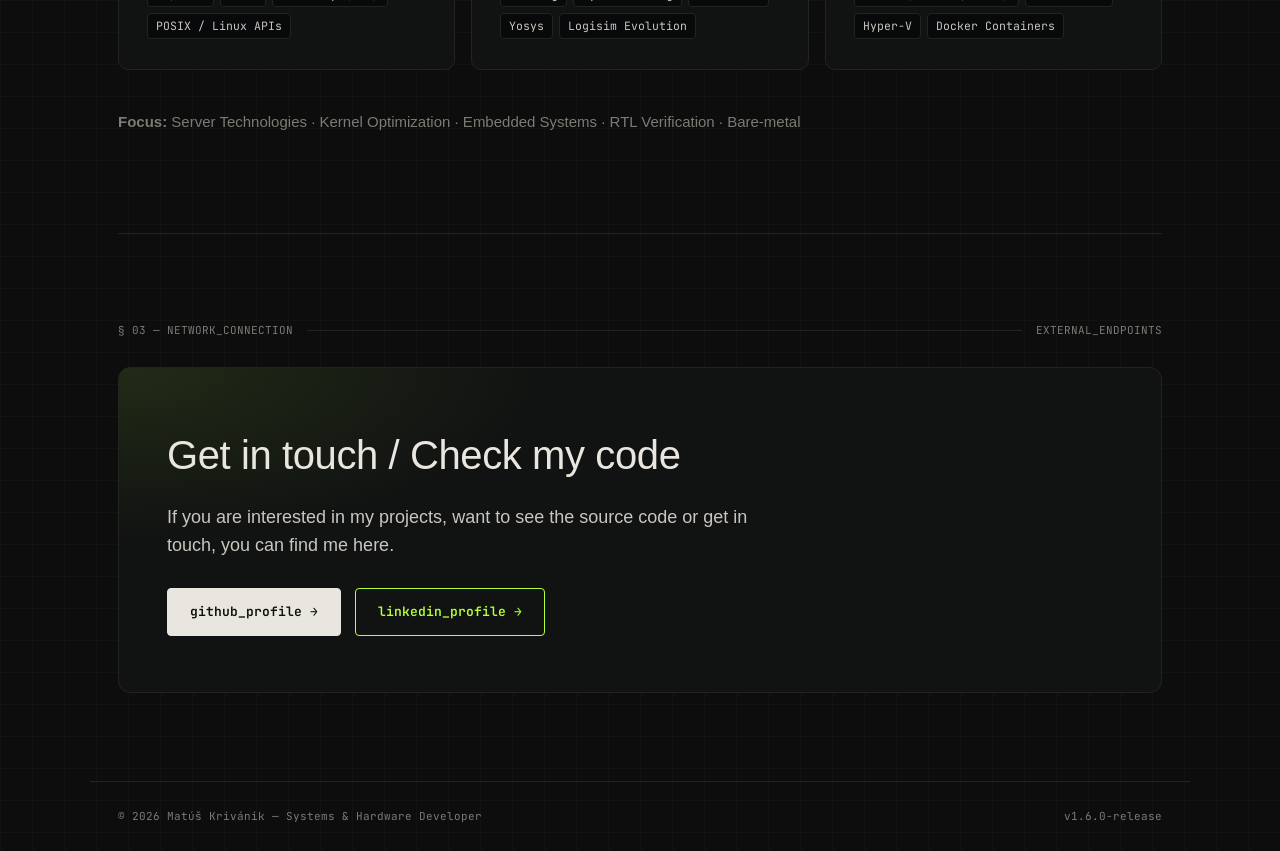
==== commit 47132b49: "MNPK-01: microcomputer -> microcontroller" ====
--- a/index.html
+++ b/index.html
@@ -4,9 +4,9 @@
   <meta charset="utf-8" />
   <meta name="viewport" content="width=device-width, initial-scale=1" />
   <title>Matúš Krivánik — Systems & Hardware Developer</title>
-  <meta name="description" content="Portfolio of Matúš Krivánik – low-level programming, RTL design, MNPK-01 (a custom 16-bit microcomputer) and baremetal.nvim." />
+  <meta name="description" content="Portfolio of Matúš Krivánik – low-level programming, RTL design, MNPK-01 (a custom 16-bit microcontroller) and baremetal.nvim." />
   <meta property="og:title" content="Matúš Krivánik — Systems & Hardware Developer" />
-  <meta property="og:description" content="Low-level programming, RTL design, MNPK-01 (a custom 16-bit microcomputer) and baremetal.nvim." />
+  <meta property="og:description" content="Low-level programming, RTL design, MNPK-01 (a custom 16-bit microcontroller) and baremetal.nvim." />
   <meta property="og:type" content="website" />
   <script>
     // jazyk: uložená voľba, inak podľa prehliadača (sk/cs -> SK, ostatné -> EN)
@@ -67,12 +67,12 @@
 
           <p class="lede" lang="sk">
             Som študent 3. ročníka strednej školy a špecializujem sa na <strong>nízkoúrovňové programovanie, serverové technológie</strong> a hardvérový vývoj.
-            Aktuálne navrhujem vlastný 16-bitový mikropočítač <strong>MNPK-01</strong> – od inštrukčnej sady cez RTL až po plošný spoj –
+            Aktuálne navrhujem vlastný 16-bitový mikrokontrolér <strong>MNPK-01</strong> – od inštrukčnej sady cez RTL až po plošný spoj –
             a vyvíjam ho v mojom vlastnom Neovim configu <strong>baremetal.nvim</strong>.
           </p>
           <p class="lede" lang="en">
             I am a third-year high school student focusing on <strong>low-level programming, server technologies</strong> and hardware development.
-            Right now I am designing my own 16-bit microcomputer, <strong>MNPK-01</strong> – from the instruction set through RTL to a PCB –
+            Right now I am designing my own 16-bit microcontroller, <strong>MNPK-01</strong> – from the instruction set through RTL to a PCB –
             and building it in my own Neovim config, <strong>baremetal.nvim</strong>.
           </p>
 
@@ -151,12 +151,12 @@
 
       <article class="feature reveal">
         <div class="feature-head">
-          <h3>MNPK-01 <span class="mute">/ <span lang="sk">16-bitový mikropočítač</span><span lang="en">16-bit microcomputer</span></span></h3>
+          <h3>MNPK-01 <span class="mute">/ <span lang="sk">16-bitový mikrokontrolér</span><span lang="en">16-bit microcontroller</span></span></h3>
           <span class="badge"><span class="pulse"></span>active_dev · SOČ</span>
         </div>
 
         <p class="lede wide" lang="sk">
-          Vlastný 16-bitový mikropočítač navrhnutý od logických hradiel až po fyzický plošný spoj.
+          Vlastný 16-bitový mikrokontrolér navrhnutý od logických hradiel až po fyzický plošný spoj.
           Obsahuje vlastnú inštrukčnú sadu, procesor v SystemVerilogu overovaný simuláciou vo Verilatore,
           nasadenie na FPGA a vlastnú dosku. Projekt robím ako stredoškolskú odbornú činnosť (SOČ).
         </p>
@@ -165,7 +165,7 @@
           Ako skúšku som na ňom spustil výpočet π na 1950 číslic a Mandelbrotovu množinu (tieto dva programy som vytvoril s pomocou AI asistenta Claude).
         </p>
         <p class="lede wide" lang="en">
-          A custom 16-bit microcomputer designed from logic gates up to a physical printed circuit board.
+          A custom 16-bit microcontroller designed from logic gates up to a physical printed circuit board.
           It covers a custom instruction set, a CPU written in SystemVerilog and verified in Verilator,
           FPGA deployment and a custom board. I am building it as my high-school research project (SOČ).
         </p>
